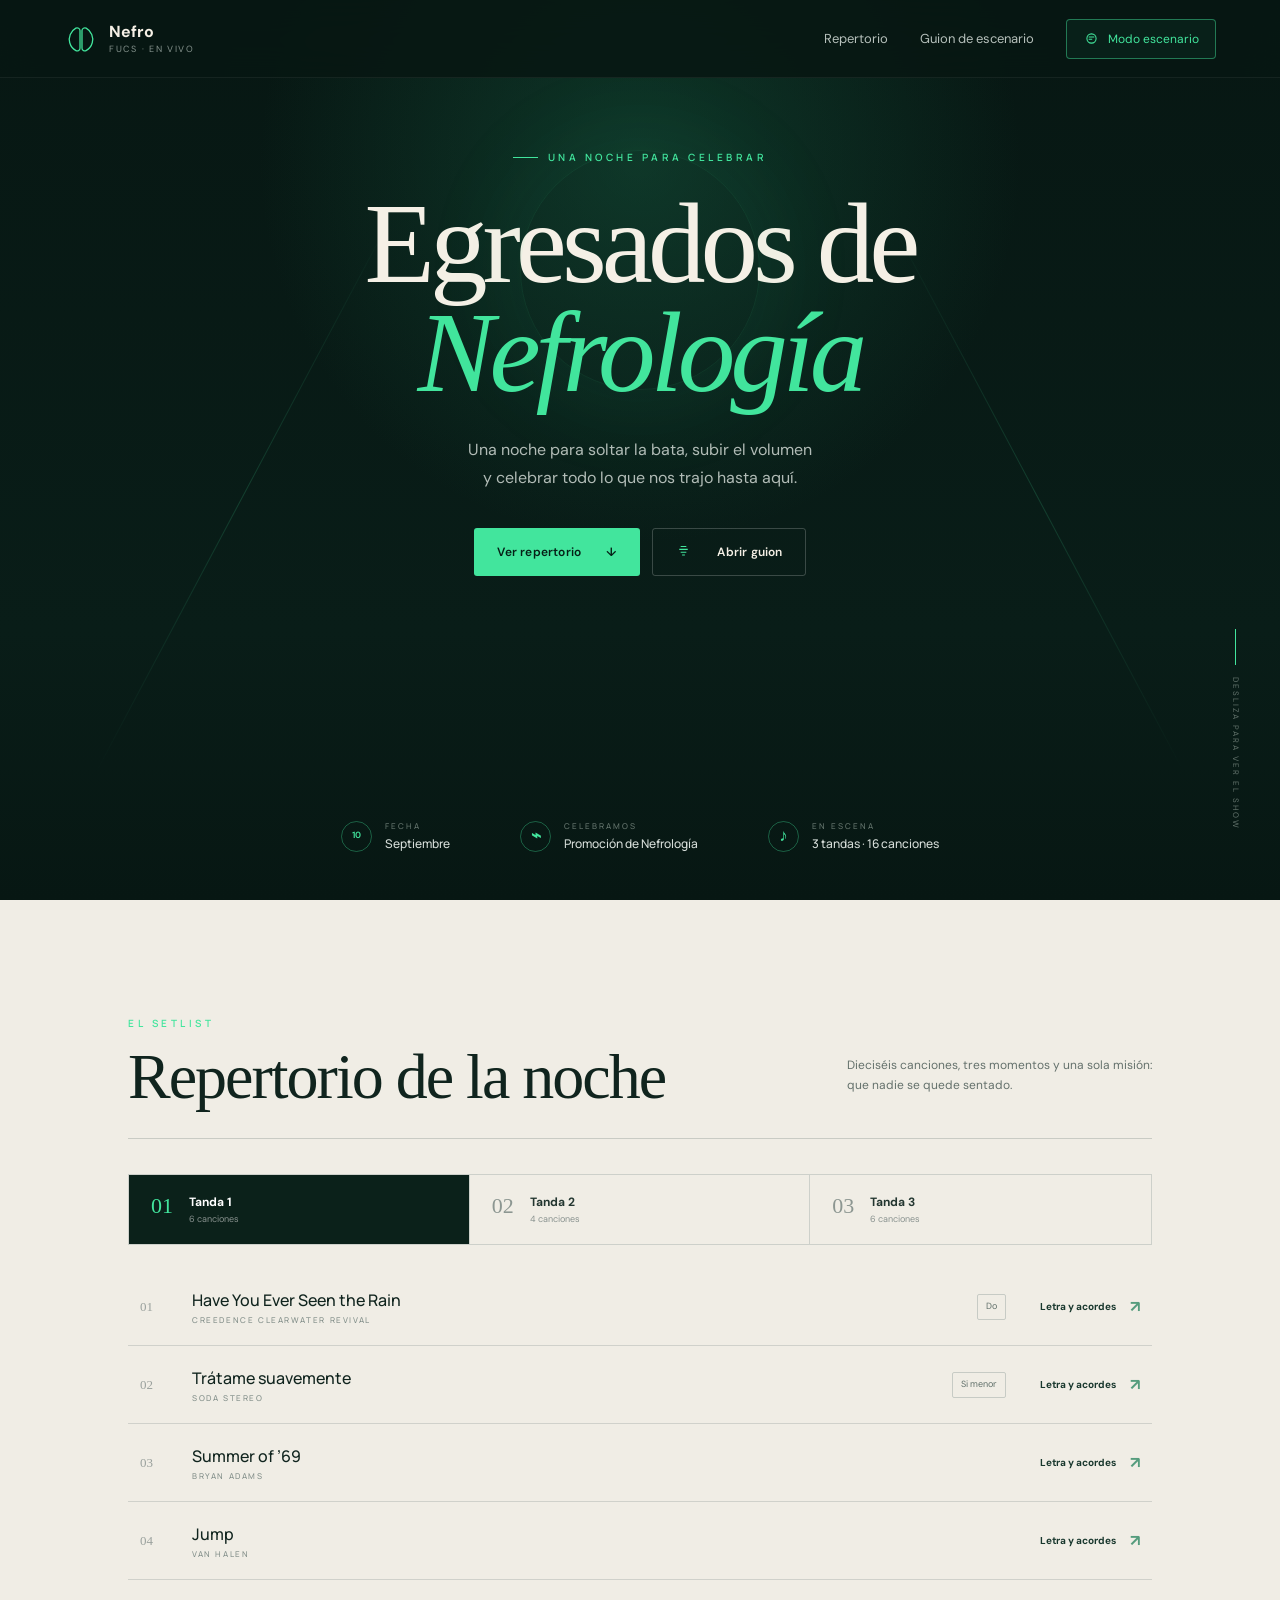
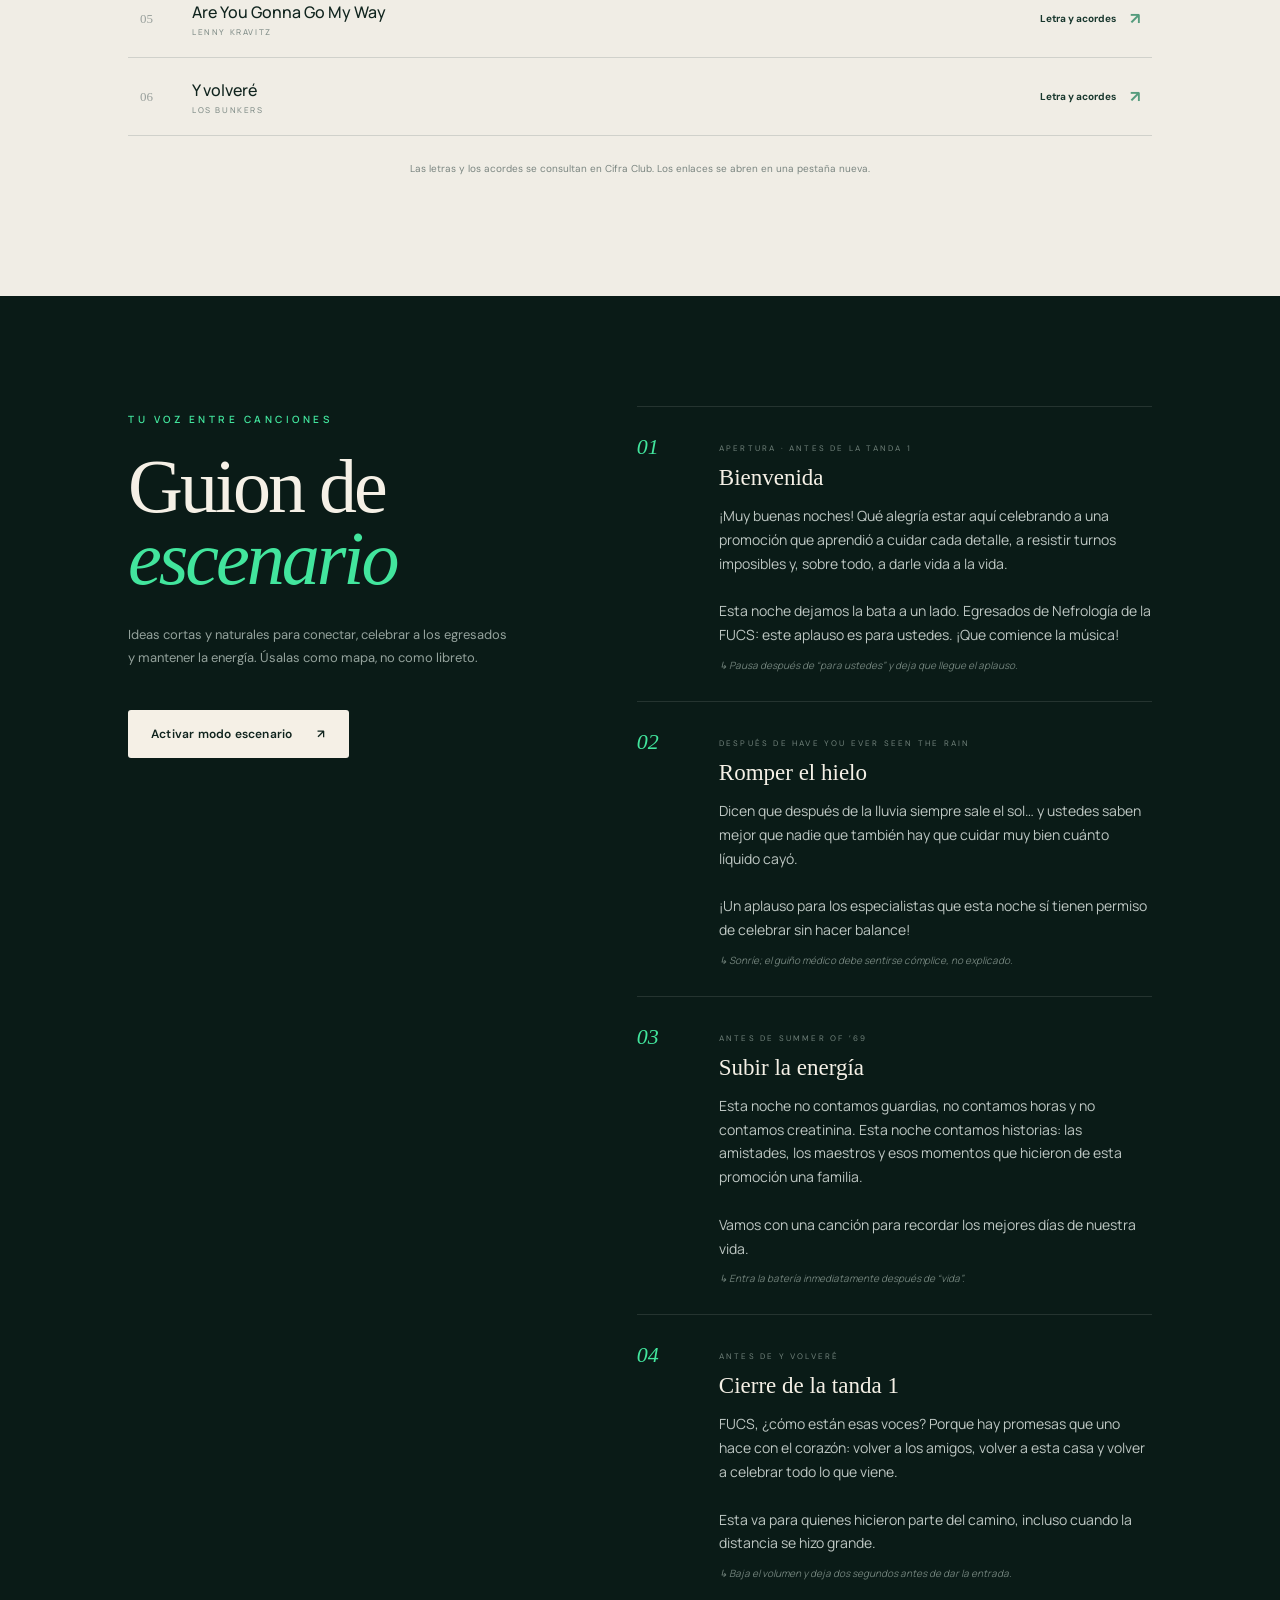
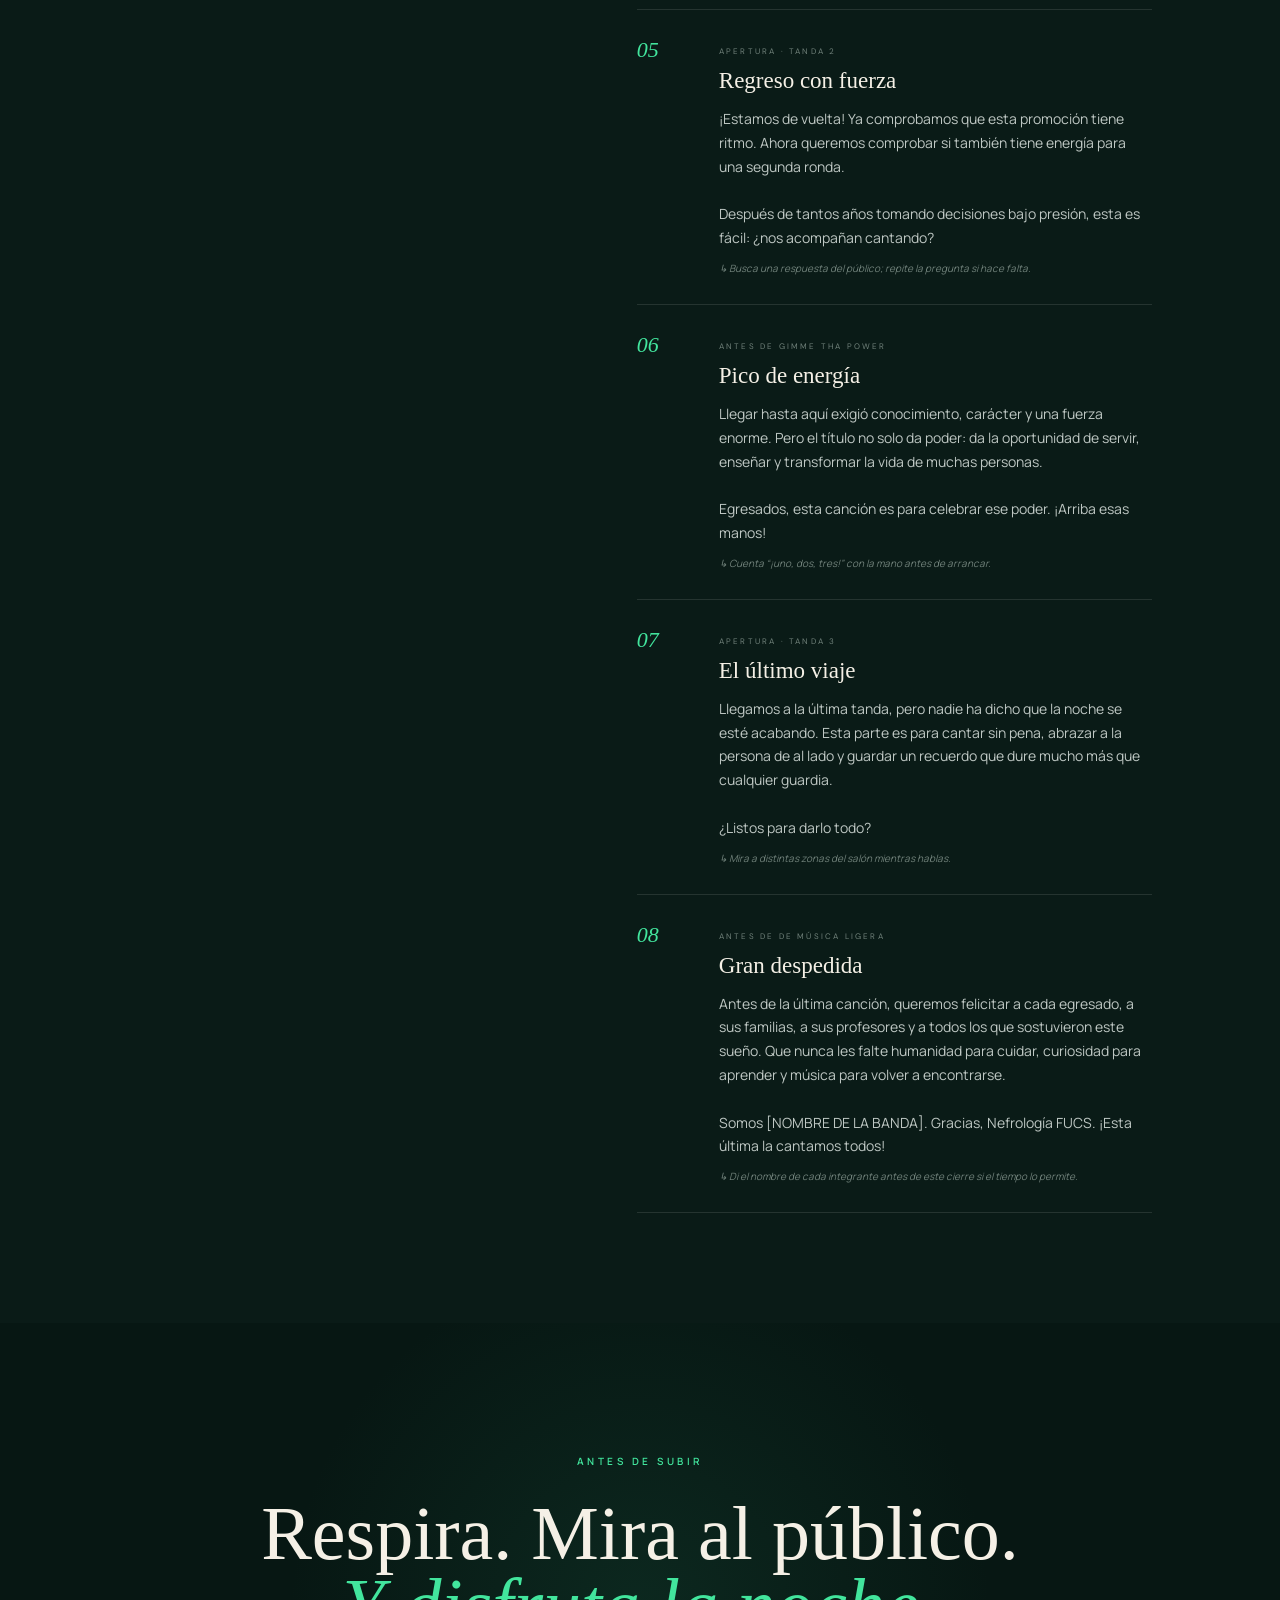
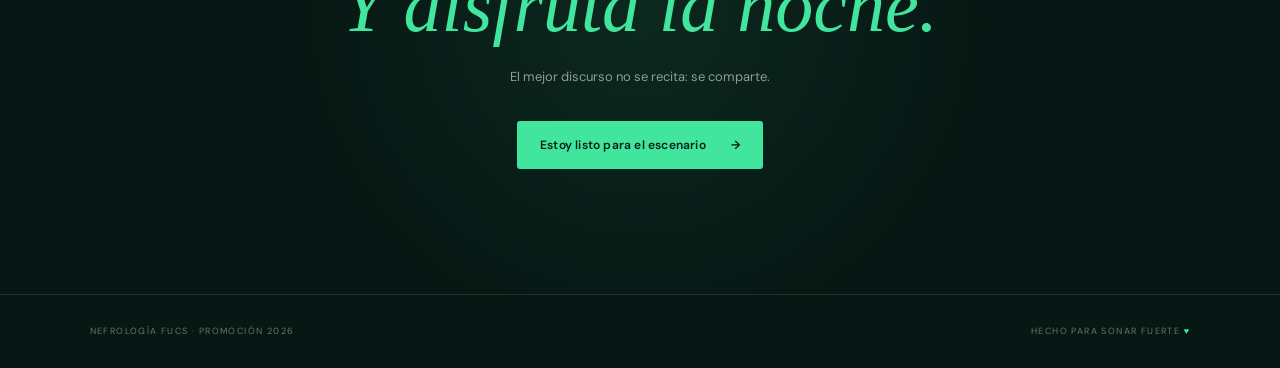
==== index.html @ 01a9471c "Build FUCS nephrology concert companion" ====
<!doctype html>
<html lang="es">
  <head>
    <meta charset="UTF-8" />
    <meta name="viewport" content="width=device-width, initial-scale=1.0" />
    <meta name="theme-color" content="#071713" />
    <meta name="description" content="Cancionero y guion de escenario para la celebración de egresados de Nefrología FUCS." />
    <title>Noche de egresados · Nefrología FUCS</title>
    <link rel="preconnect" href="https://fonts.googleapis.com" />
    <link rel="preconnect" href="https://fonts.gstatic.com" crossorigin />
    <link href="https://fonts.googleapis.com/css2?family=DM+Sans:wght@400;500;600;700&amp;family=Manrope:wght@400;500;600;700&amp;display=swap" rel="stylesheet" />
    <link rel="stylesheet" href="styles.css" />
  </head>
  <body>
    <header class="topbar">
      <a class="brand" href="#inicio" aria-label="Ir al inicio">
        <span class="brand-mark" aria-hidden="true">
          <svg viewBox="0 0 48 48" role="img"><path d="M16.7 8.7c-7.3 4.1-10.8 12.6-8.6 20.6 1.3 4.8 4.5 8.7 8.8 11.1 2.6 1.4 5.7-.5 5.7-3.5V12.1c0-3-3.3-4.8-5.9-3.4Z"/><path d="M31.3 8.7c7.3 4.1 10.8 12.6 8.6 20.6-1.3 4.8-4.5 8.7-8.8 11.1-2.6 1.4-5.7-.5-5.7-3.5V12.1c0-3 3.3-4.8 5.9-3.4Z"/></svg>
        </span>
        <span><b>Nefro</b><small>FUCS · en vivo</small></span>
      </a>
      <button class="icon-button" id="menuButton" aria-label="Abrir menú" aria-expanded="false">
        <svg viewBox="0 0 24 24"><path d="M4 7h16M4 12h16M4 17h16"/></svg>
      </button>
      <nav id="mainNav" aria-label="Navegación principal">
        <a href="#repertorio">Repertorio</a>
        <a href="#guion">Guion de escenario</a>
        <button class="nav-cta" data-open-teleprompter>
          <svg viewBox="0 0 24 24"><path d="M12 18.5a6.5 6.5 0 1 0 0-13 6.5 6.5 0 0 0 0 13Z"/><path d="M8 10h8M8 13h5"/></svg>
          Modo escenario
        </button>
      </nav>
    </header>

    <main>
      <section class="hero" id="inicio">
        <div class="hero-glow"></div>
        <div class="eyebrow"><span></span> UNA NOCHE PARA CELEBRAR</div>
        <h1>Egresados de<br /><em>Nefrología</em></h1>
        <p class="hero-copy">Una noche para soltar la bata, subir el volumen<br class="desktop" /> y celebrar todo lo que nos trajo hasta aquí.</p>
        <div class="hero-actions">
          <a class="button primary" href="#repertorio">Ver repertorio <span>↓</span></a>
          <button class="button ghost" data-open-teleprompter>
            <svg viewBox="0 0 24 24"><path d="M8 5h8M6 9h12M8 13h8M10 17h4"/></svg>
            Abrir guion
          </button>
        </div>
        <div class="event-meta">
          <div><span class="meta-icon">10</span><p><small>FECHA</small>Septiembre</p></div>
          <div><span class="meta-icon pin">⌁</span><p><small>CELEBRAMOS</small>Promoción de Nefrología</p></div>
          <div><span class="meta-icon note">♪</span><p><small>EN ESCENA</small>3 tandas · 16 canciones</p></div>
        </div>
        <div class="scroll-cue"><span></span>DESLIZA PARA VER EL SHOW</div>
      </section>

      <section class="section repertoire" id="repertorio">
        <div class="section-heading">
          <div><span class="kicker">EL SETLIST</span><h2>Repertorio de la noche</h2></div>
          <p>Dieciséis canciones, tres momentos y una sola misión:<br />que nadie se quede sentado.</p>
        </div>

        <div class="set-tabs" role="tablist" aria-label="Seleccionar tanda">
          <button class="tab active" role="tab" aria-selected="true" data-set="1"><span>01</span><b>Tanda 1</b><small>6 canciones</small></button>
          <button class="tab" role="tab" aria-selected="false" data-set="2"><span>02</span><b>Tanda 2</b><small>4 canciones</small></button>
          <button class="tab" role="tab" aria-selected="false" data-set="3"><span>03</span><b>Tanda 3</b><small>6 canciones</small></button>
        </div>

        <div id="songList" class="song-list" aria-live="polite"></div>
        <p class="source-note">Las letras y los acordes se consultan en Cifra Club. Los enlaces se abren en una pestaña nueva.</p>
      </section>

      <section class="section script-section" id="guion">
        <div class="script-intro">
          <span class="kicker">TU VOZ ENTRE CANCIONES</span>
          <h2>Guion de<br /><em>escenario</em></h2>
          <p>Ideas cortas y naturales para conectar, celebrar a los egresados y mantener la energía. Úsalas como mapa, no como libreto.</p>
          <button class="button light" data-open-teleprompter>Activar modo escenario <span>↗</span></button>
        </div>
        <div class="script-cards" id="scriptCards"></div>
      </section>

      <section class="final-call">
        <span class="kicker">ANTES DE SUBIR</span>
        <h2>Respira. Mira al público.<br /><em>Y disfruta la noche.</em></h2>
        <p>El mejor discurso no se recita: se comparte.</p>
        <button class="button primary" data-open-teleprompter>Estoy listo para el escenario <span>→</span></button>
      </section>
    </main>

    <footer><span>Nefrología FUCS · Promoción 2026</span><span>Hecho para sonar fuerte <b>♥</b></span></footer>

    <dialog id="teleprompter" class="teleprompter">
      <div class="teleprompter-bar">
        <div><span class="live-dot"></span><b>MODO ESCENARIO</b><small id="promptPosition">1 de 8</small></div>
        <div class="prompt-tools">
          <button id="fontDown" aria-label="Reducir texto">A−</button><button id="fontUp" aria-label="Aumentar texto">A+</button>
          <button id="closePrompt" aria-label="Cerrar modo escenario">×</button>
        </div>
      </div>
      <div class="prompt-body">
        <span class="prompt-label" id="promptLabel"></span>
        <div class="prompt-text" id="promptText"></div>
        <p class="prompt-tip" id="promptTip"></p>
      </div>
      <div class="prompt-nav">
        <button id="promptPrev">← Anterior</button>
        <div id="promptDots"></div>
        <button id="promptNext">Siguiente →</button>
      </div>
    </dialog>

    <script src="app.js"></script>
  </body>
</html>
---- styles.css ----
:root{--ink:#f5f0e6;--muted:#a9b3ad;--green:#42e59d;--deep:#071713;--panel:#0e241e;--line:rgba(255,255,255,.11);--orange:#ff7448;--serif:Georgia,'Times New Roman',serif}*{box-sizing:border-box}html{scroll-behavior:smooth}body{margin:0;background:var(--deep);color:var(--ink);font-family:'DM Sans',sans-serif;line-height:1.5}button,a{font:inherit}button{color:inherit}.topbar{height:78px;padding:0 max(5vw,24px);display:flex;align-items:center;justify-content:space-between;position:fixed;z-index:20;top:0;width:100%;background:rgba(7,23,19,.88);backdrop-filter:blur(18px);border-bottom:1px solid rgba(255,255,255,.06)}.brand{display:flex;gap:11px;align-items:center;color:var(--ink);text-decoration:none}.brand-mark{width:34px;height:34px}.brand-mark svg{fill:none;stroke:var(--green);stroke-width:1.8}.brand span:last-child{display:flex;line-height:1;flex-direction:column;font-size:16px}.brand small{margin-top:5px;color:#85938e;font-size:9px;letter-spacing:1.7px;text-transform:uppercase}.topbar nav{display:flex;align-items:center;gap:32px}.topbar nav a{color:#b7c1bc;text-decoration:none;font-size:13px}.nav-cta{display:flex;align-items:center;gap:8px;padding:10px 16px;border:1px solid rgba(66,229,157,.45);color:var(--green);background:rgba(66,229,157,.05);border-radius:4px;font-size:12px;cursor:pointer}.nav-cta svg{width:17px;fill:none;stroke:currentColor;stroke-width:1.5}.icon-button{display:none;background:none;border:0}.hero{min-height:100vh;padding:150px 7vw 48px;display:flex;flex-direction:column;align-items:center;text-align:center;position:relative;overflow:hidden;background:radial-gradient(circle at 50% 18%,rgba(25,102,72,.4),transparent 39%),linear-gradient(180deg,#071713 0%,#091d18 70%,#071713 100%)}.hero:before,.hero:after{content:"";position:absolute;width:1px;height:70%;top:20%;background:linear-gradient(transparent,rgba(66,229,157,.18),transparent);transform:rotate(28deg)}.hero:before{left:19%}.hero:after{right:19%;transform:rotate(-28deg)}.hero-glow{position:absolute;width:240px;height:240px;border-radius:50%;border:1px solid rgba(66,229,157,.08);box-shadow:0 0 120px rgba(66,229,157,.08)}.eyebrow,.kicker{color:var(--green);font:600 10px 'Manrope';letter-spacing:3.5px}.eyebrow{display:flex;align-items:center;gap:10px}.eyebrow span{width:25px;height:1px;background:var(--green)}h1,h2{font-family:var(--serif);font-weight:400;margin:0;line-height:.95}h1{font-size:clamp(64px,9vw,124px);margin:25px 0 28px;letter-spacing:-5px}h1 em,h2 em{font-weight:400;color:var(--green)}.hero-copy{color:#b2bcb7;font-size:16px;line-height:1.75;margin:0}.hero-actions{display:flex;gap:12px;margin-top:36px}.button{border-radius:3px;padding:14px 22px;border:1px solid transparent;display:inline-flex;gap:25px;align-items:center;justify-content:center;text-decoration:none;font-weight:600;font-size:12px;letter-spacing:.2px;cursor:pointer}.button.primary{background:var(--green);color:#062017}.button.ghost{background:transparent;border-color:rgba(255,255,255,.2);color:var(--ink)}.button.ghost svg{width:17px;fill:none;stroke:var(--green);stroke-width:1.5}.event-meta{margin-top:auto;padding-top:60px;display:flex;gap:70px;position:relative;z-index:1}.event-meta>div{display:flex;gap:13px;align-items:center;text-align:left}.meta-icon{width:31px;height:31px;border:1px solid rgba(66,229,157,.35);color:var(--green);border-radius:50%;display:grid;place-items:center;font-weight:600;font-size:9px}.meta-icon.pin,.meta-icon.note{font-size:17px}.event-meta p{margin:0;font:500 12px 'Manrope';color:#d6ddd9}.event-meta small{display:block;color:#64746d;font-size:8px;letter-spacing:2px;margin-bottom:4px}.scroll-cue{position:absolute;right:3vw;bottom:70px;writing-mode:vertical-rl;font-size:8px;color:#63736c;letter-spacing:2px;display:flex;align-items:center;gap:12px}.scroll-cue span{height:36px;width:1px;background:var(--green)}.section{padding:110px 10vw}.repertoire{background:#f0ede5;color:#10241e}.section-heading{display:flex;justify-content:space-between;align-items:end;border-bottom:1px solid #c9cbc4;padding-bottom:30px}.section-heading h2{font-size:clamp(40px,5vw,66px);letter-spacing:-2px;margin-top:13px}.section-heading p{font-size:12px;color:#64716c;line-height:1.7}.set-tabs{display:grid;grid-template-columns:repeat(3,1fr);margin-top:35px;border:1px solid #cdd0ca}.tab{border:0;border-right:1px solid #cdd0ca;background:transparent;color:#233630;padding:18px 22px;text-align:left;display:grid;grid-template-columns:38px 1fr;cursor:pointer}.tab:last-child{border:0}.tab span{grid-row:1/3;font:400 22px var(--serif);color:#8c9691}.tab b{font-size:12px}.tab small{color:#89928f;font-size:9px;margin-top:2px}.tab.active{background:#0b211a;color:white}.tab.active span{color:var(--green)}.song-list{margin-top:23px}.song-row{display:grid;grid-template-columns:52px 1fr auto auto;align-items:center;border-bottom:1px solid #d0d1cb;min-height:78px;padding:0 12px;transition:.2s}.song-row:hover{background:#e8e5dd}.song-number{font:400 13px var(--serif);color:#9aa19d}.song-title{font:500 16px 'Manrope'}.song-title small{display:block;text-transform:uppercase;color:#84908b;font-size:8px;letter-spacing:1.6px;margin-top:3px}.key{border:1px solid #c7cbc5;padding:5px 8px;border-radius:2px;font-size:9px;color:#60706a;margin-right:34px}.chord-link{color:#18372d;text-decoration:none;font-size:10px;font-weight:700;display:flex;align-items:center;gap:14px}.chord-link span{font-size:16px;color:#559c7d}.source-note{font-size:10px;color:#7b8681;text-align:center;margin-top:25px}.script-section{display:grid;grid-template-columns:.85fr 1.15fr;gap:10vw;background:#0a1b17;position:relative}.script-intro{position:sticky;top:120px;height:max-content}.script-intro h2{font-size:clamp(52px,6vw,76px);letter-spacing:-3px;margin:20px 0 28px}.script-intro p{max-width:390px;color:#94a29c;font-size:13px;line-height:1.8}.button.light{margin-top:28px;background:var(--ink);color:#10241e}.script-card{border-top:1px solid var(--line);padding:27px 0;display:grid;grid-template-columns:70px 1fr;gap:12px}.script-card:last-child{border-bottom:1px solid var(--line)}.script-index{font:italic 22px var(--serif);color:var(--green)}.script-content small{font-size:8px;letter-spacing:2.2px;color:#70817a}.script-content h3{font:400 23px var(--serif);margin:7px 0 13px}.script-content p{font:400 14px/1.7 'Manrope';color:#bec7c3;margin:0}.script-content .stage-note{color:#70817a;font-size:10px;margin-top:10px;font-style:italic}.final-call{padding:125px 20px;text-align:center;background:radial-gradient(circle at center,rgba(28,94,69,.24),transparent 50%),#071713}.final-call h2{font-size:clamp(48px,6vw,76px);margin:25px 0}.final-call p{color:#8f9c96;font-size:13px;margin-bottom:35px}footer{min-height:74px;border-top:1px solid var(--line);display:flex;align-items:center;justify-content:space-between;padding:0 7vw;color:#65766f;font-size:9px;letter-spacing:1.4px;text-transform:uppercase}footer b{color:var(--green)}.teleprompter{width:100vw;height:100vh;max-width:none;max-height:none;border:0;margin:0;padding:0;background:#030907;color:white}.teleprompter::backdrop{background:#030907}.teleprompter-bar{height:70px;border-bottom:1px solid #1a2723;padding:0 28px;display:flex;align-items:center;justify-content:space-between}.teleprompter-bar>div{display:flex;align-items:center;gap:10px}.teleprompter-bar b{font-size:10px;letter-spacing:2px}.teleprompter-bar small{color:#718079;font-size:10px}.live-dot{width:8px;height:8px;border-radius:50%;background:var(--green);box-shadow:0 0 12px var(--green)}.prompt-tools button{border:1px solid #26332f;background:#0b1512;border-radius:3px;padding:7px 10px;cursor:pointer}.prompt-tools #closePrompt{font-size:19px;line-height:17px}.prompt-body{height:calc(100vh - 140px);overflow:auto;padding:10vh 14vw;display:flex;flex-direction:column;justify-content:center}.prompt-label{color:var(--green);font-size:10px;letter-spacing:3px}.prompt-text{font:400 42px/1.45 var(--serif);max-width:1100px;margin-top:25px;white-space:pre-line}.prompt-tip{color:#718079;font-size:12px;font-style:italic}.prompt-nav{height:70px;border-top:1px solid #1a2723;display:flex;align-items:center;justify-content:space-between;padding:0 28px}.prompt-nav button{border:0;background:none;font-size:11px;color:#b7c1bc;cursor:pointer}.prompt-nav button:disabled{opacity:.25}.prompt-nav>div{display:flex;gap:7px}.prompt-nav i{width:5px;height:5px;background:#3b4944;border-radius:50%}.prompt-nav i.active{background:var(--green)}
@media(max-width:760px){.topbar{height:64px}.icon-button{display:block}.icon-button svg{width:24px;fill:none;stroke:white;stroke-width:1.5}.topbar nav{display:none;position:absolute;top:64px;left:0;right:0;background:#091a16;padding:22px;flex-direction:column;align-items:stretch}.topbar nav.open{display:flex}.hero{padding:120px 22px 45px;min-height:820px}.desktop{display:none}h1{font-size:60px;letter-spacing:-3px}.hero-copy{font-size:14px}.event-meta{display:grid;grid-template-columns:1fr 1fr;gap:22px;width:100%;padding-top:55px}.event-meta>div:last-child{grid-column:1/3}.scroll-cue{display:none}.section{padding:75px 20px}.section-heading{display:block}.section-heading p{margin-top:22px}.set-tabs{grid-template-columns:1fr}.tab{border-right:0;border-bottom:1px solid #cdd0ca}.song-row{grid-template-columns:35px 1fr auto;padding:12px 3px}.key{margin-right:0}.chord-link{grid-column:2/4;margin-top:10px;justify-self:start}.script-section{grid-template-columns:1fr}.script-intro{position:static}.script-card{grid-template-columns:43px 1fr}.prompt-body{padding:7vh 7vw}.prompt-text{font-size:30px}.prompt-nav{padding:0 12px}.prompt-nav>div{display:none}footer{flex-direction:column;justify-content:center;gap:8px}.hero-actions{flex-direction:column;width:100%;max-width:320px}.button{width:100%}}
@media(prefers-reduced-motion:reduce){html{scroll-behavior:auto}*{transition:none!important}}
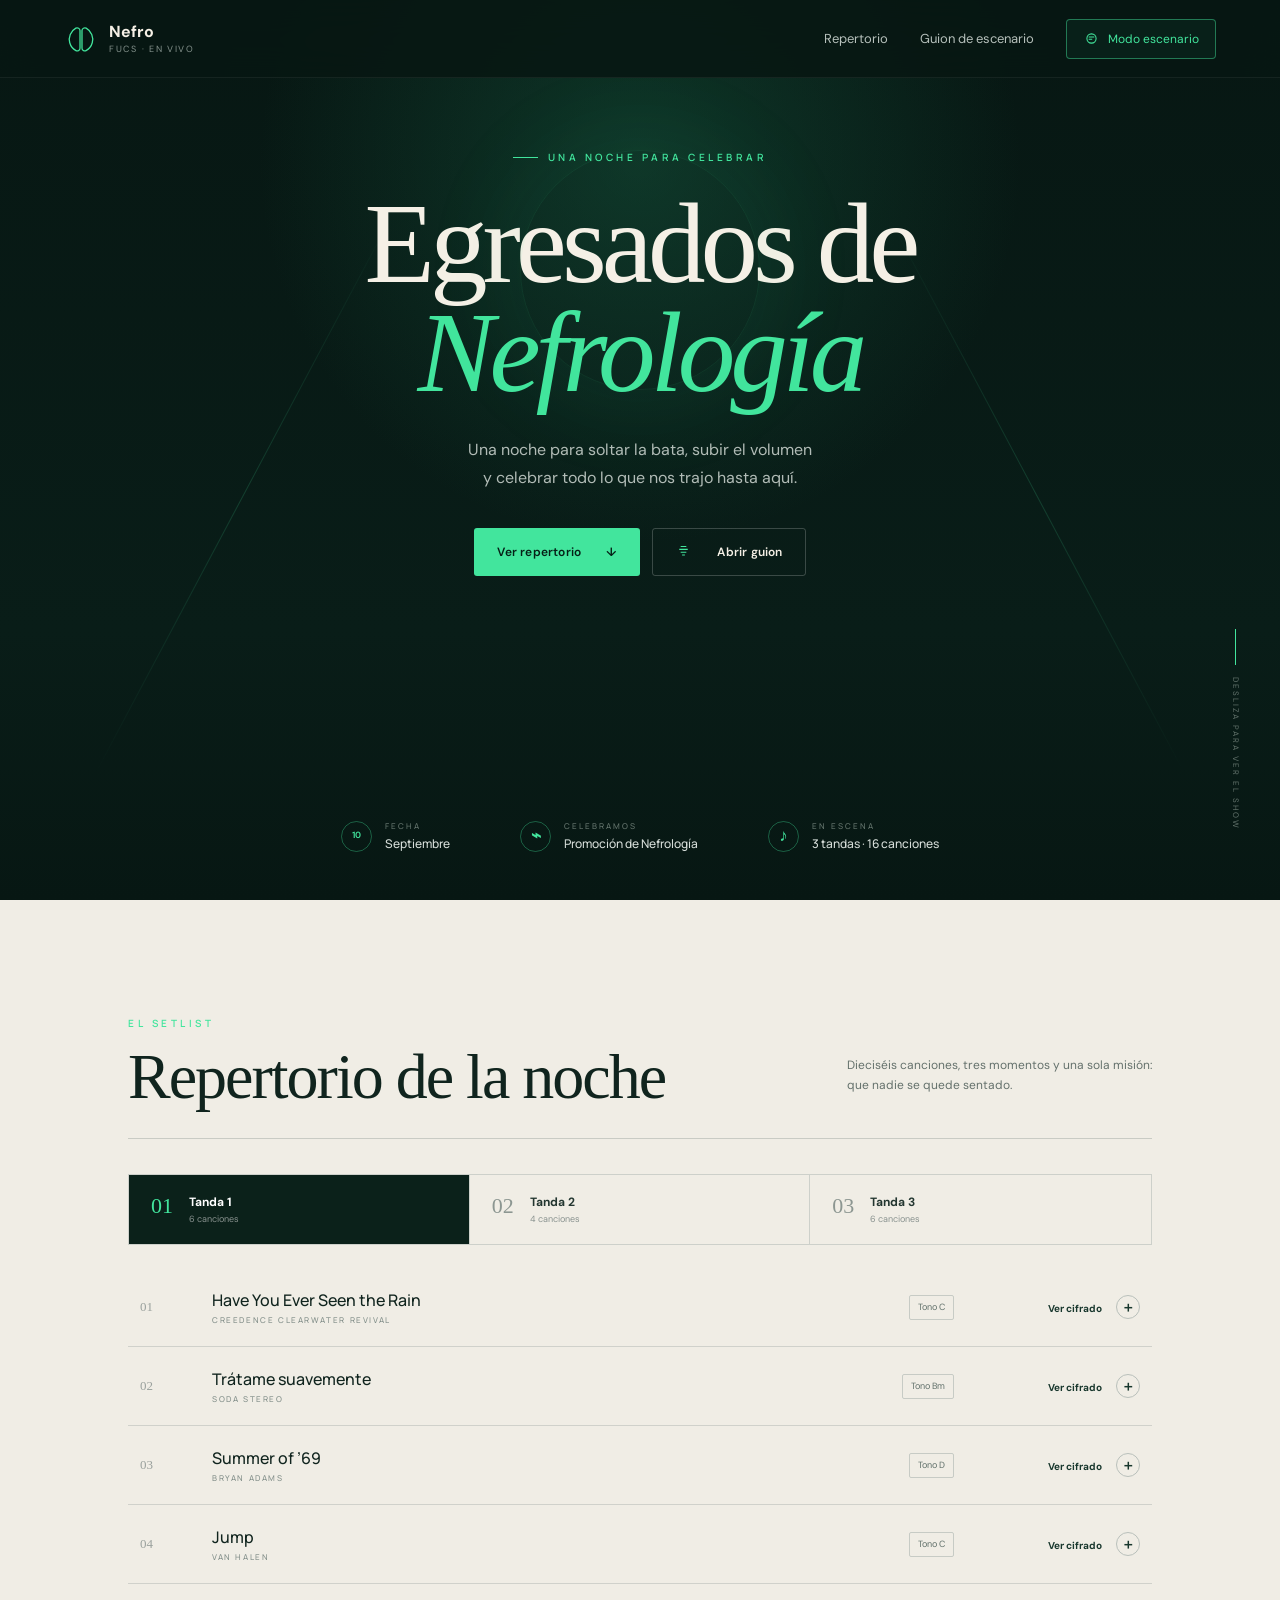
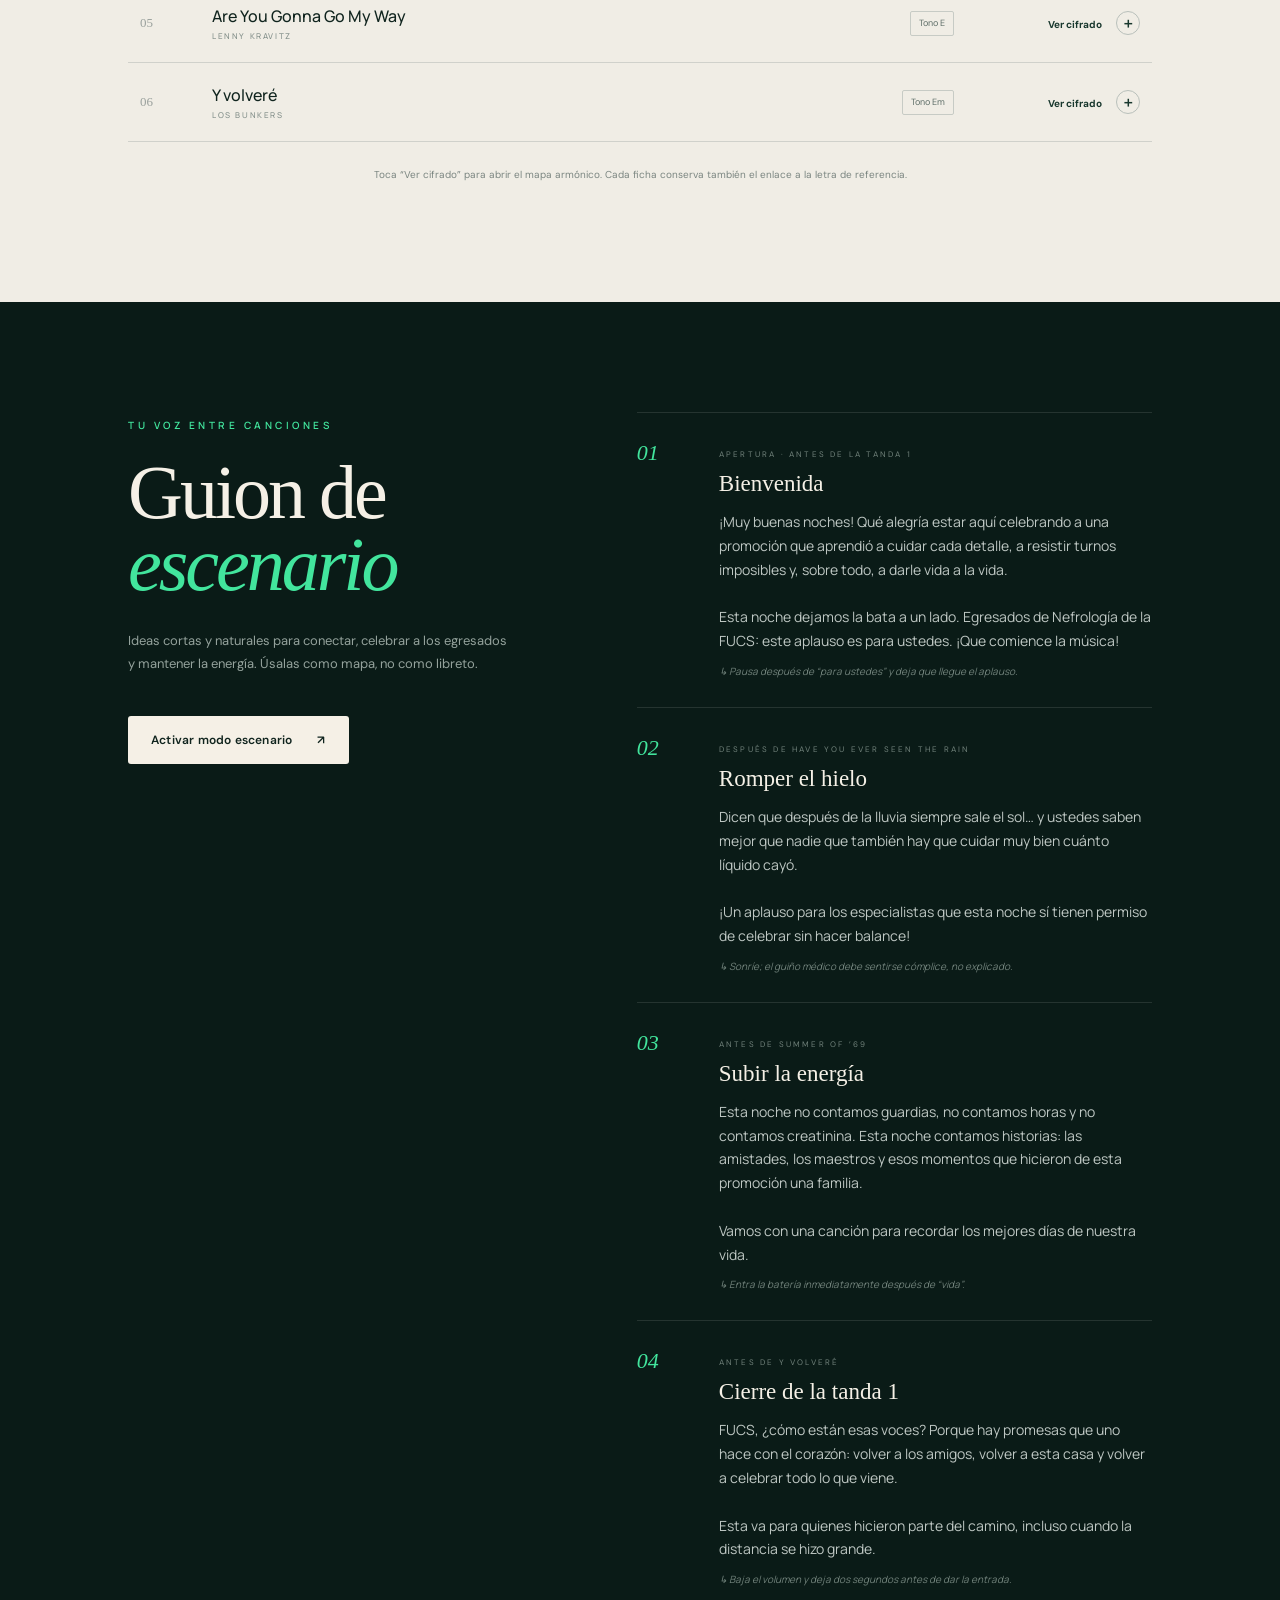
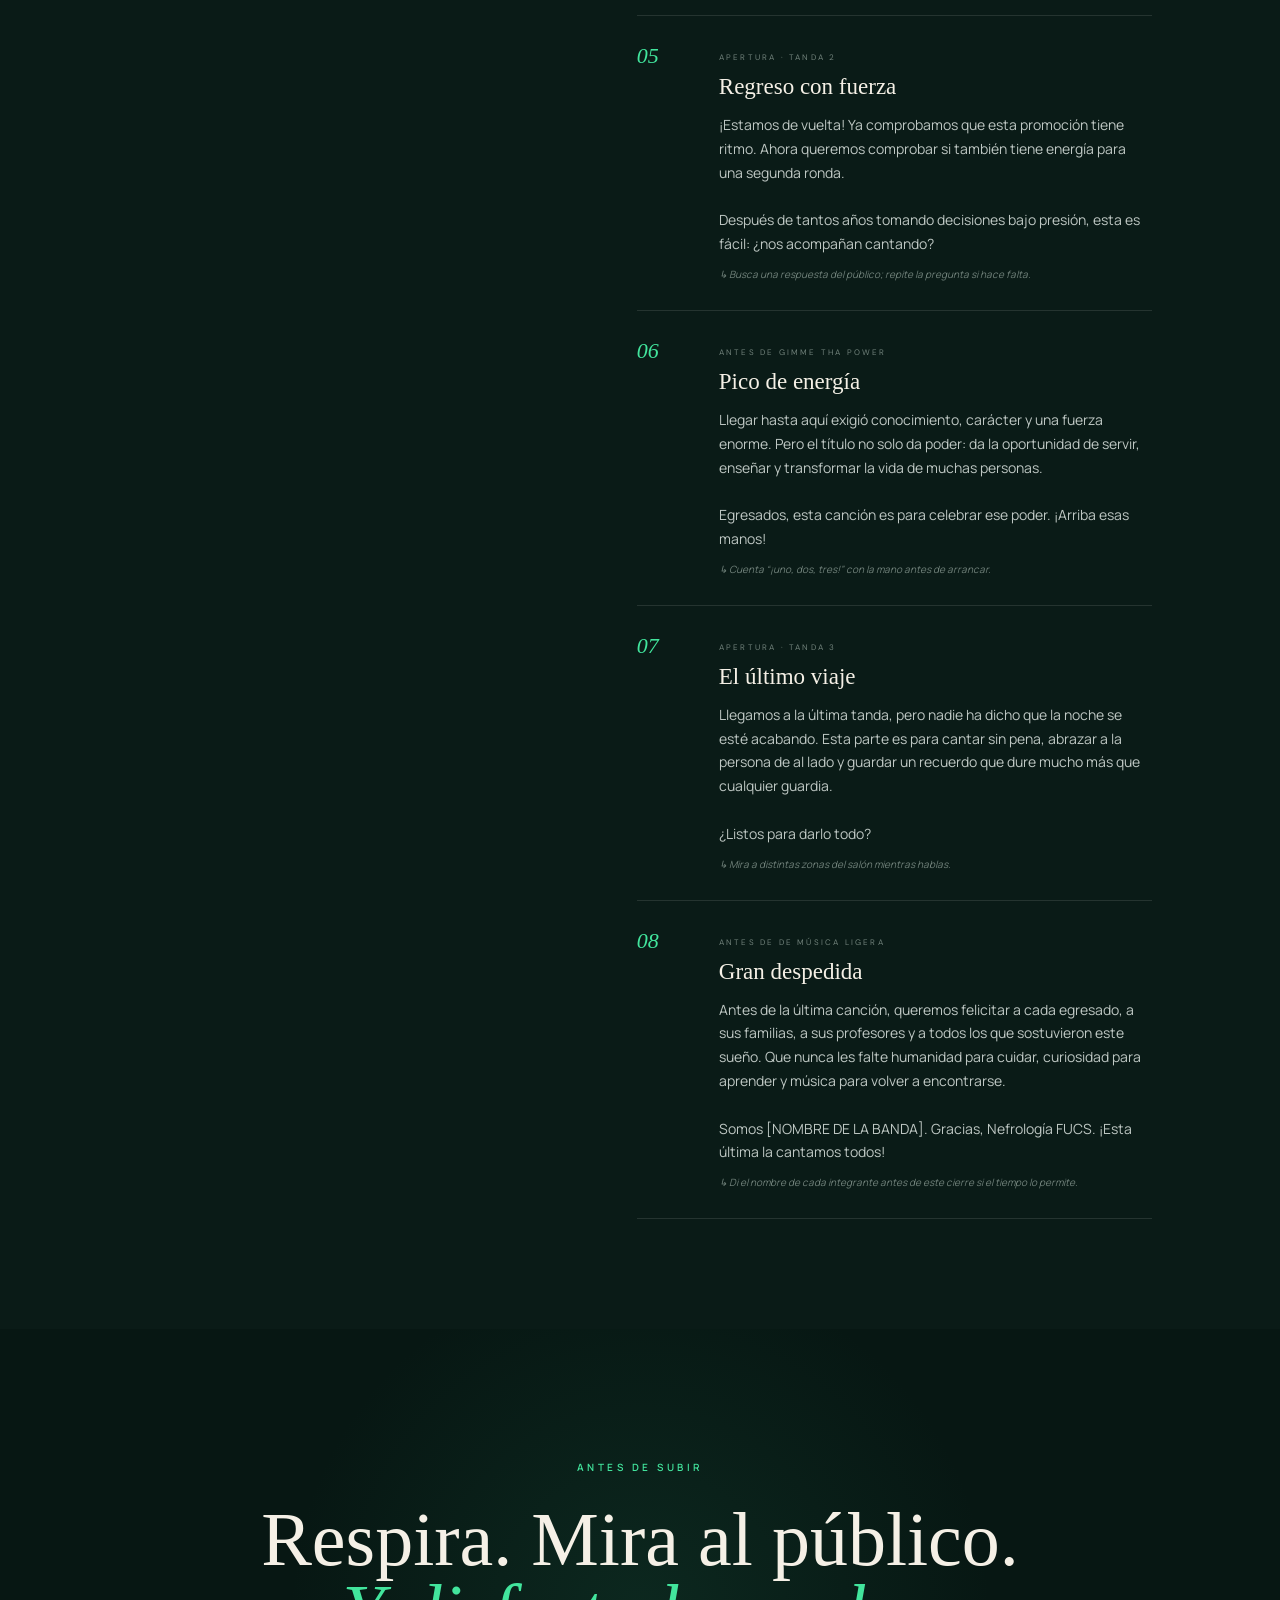
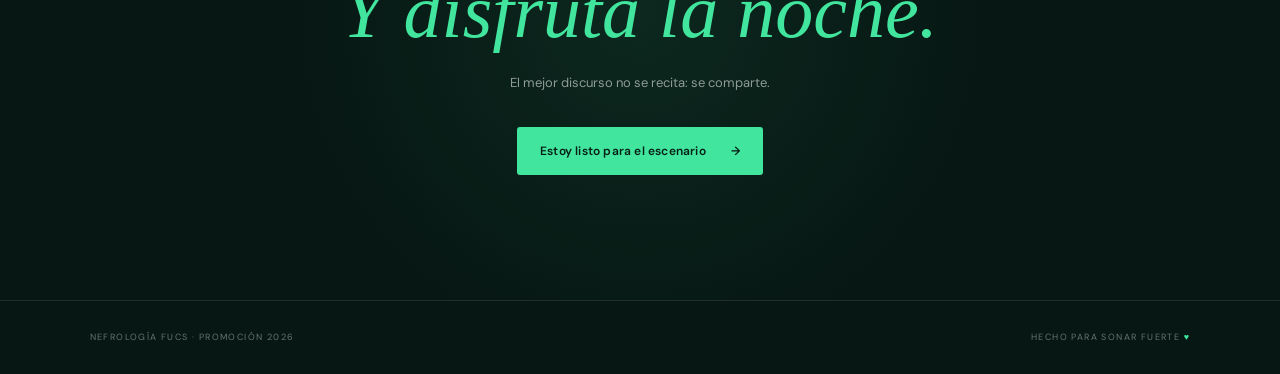
==== commit 9e88f2f4: "Add integrated chord sheets to setlist" ====
--- a/index.html
+++ b/index.html
@@ -66,7 +66,7 @@
         </div>
 
         <div id="songList" class="song-list" aria-live="polite"></div>
-        <p class="source-note">Las letras y los acordes se consultan en Cifra Club. Los enlaces se abren en una pestaña nueva.</p>
+        <p class="source-note">Toca “Ver cifrado” para abrir el mapa armónico. Cada ficha conserva también el enlace a la letra de referencia.</p>
       </section>
 
       <section class="section script-section" id="guion">
--- a/styles.css
+++ b/styles.css
@@ -1,3 +1,39 @@
 :root{--ink:#f5f0e6;--muted:#a9b3ad;--green:#42e59d;--deep:#071713;--panel:#0e241e;--line:rgba(255,255,255,.11);--orange:#ff7448;--serif:Georgia,'Times New Roman',serif}*{box-sizing:border-box}html{scroll-behavior:smooth}body{margin:0;background:var(--deep);color:var(--ink);font-family:'DM Sans',sans-serif;line-height:1.5}button,a{font:inherit}button{color:inherit}.topbar{height:78px;padding:0 max(5vw,24px);display:flex;align-items:center;justify-content:space-between;position:fixed;z-index:20;top:0;width:100%;background:rgba(7,23,19,.88);backdrop-filter:blur(18px);border-bottom:1px solid rgba(255,255,255,.06)}.brand{display:flex;gap:11px;align-items:center;color:var(--ink);text-decoration:none}.brand-mark{width:34px;height:34px}.brand-mark svg{fill:none;stroke:var(--green);stroke-width:1.8}.brand span:last-child{display:flex;line-height:1;flex-direction:column;font-size:16px}.brand small{margin-top:5px;color:#85938e;font-size:9px;letter-spacing:1.7px;text-transform:uppercase}.topbar nav{display:flex;align-items:center;gap:32px}.topbar nav a{color:#b7c1bc;text-decoration:none;font-size:13px}.nav-cta{display:flex;align-items:center;gap:8px;padding:10px 16px;border:1px solid rgba(66,229,157,.45);color:var(--green);background:rgba(66,229,157,.05);border-radius:4px;font-size:12px;cursor:pointer}.nav-cta svg{width:17px;fill:none;stroke:currentColor;stroke-width:1.5}.icon-button{display:none;background:none;border:0}.hero{min-height:100vh;padding:150px 7vw 48px;display:flex;flex-direction:column;align-items:center;text-align:center;position:relative;overflow:hidden;background:radial-gradient(circle at 50% 18%,rgba(25,102,72,.4),transparent 39%),linear-gradient(180deg,#071713 0%,#091d18 70%,#071713 100%)}.hero:before,.hero:after{content:"";position:absolute;width:1px;height:70%;top:20%;background:linear-gradient(transparent,rgba(66,229,157,.18),transparent);transform:rotate(28deg)}.hero:before{left:19%}.hero:after{right:19%;transform:rotate(-28deg)}.hero-glow{position:absolute;width:240px;height:240px;border-radius:50%;border:1px solid rgba(66,229,157,.08);box-shadow:0 0 120px rgba(66,229,157,.08)}.eyebrow,.kicker{color:var(--green);font:600 10px 'Manrope';letter-spacing:3.5px}.eyebrow{display:flex;align-items:center;gap:10px}.eyebrow span{width:25px;height:1px;background:var(--green)}h1,h2{font-family:var(--serif);font-weight:400;margin:0;line-height:.95}h1{font-size:clamp(64px,9vw,124px);margin:25px 0 28px;letter-spacing:-5px}h1 em,h2 em{font-weight:400;color:var(--green)}.hero-copy{color:#b2bcb7;font-size:16px;line-height:1.75;margin:0}.hero-actions{display:flex;gap:12px;margin-top:36px}.button{border-radius:3px;padding:14px 22px;border:1px solid transparent;display:inline-flex;gap:25px;align-items:center;justify-content:center;text-decoration:none;font-weight:600;font-size:12px;letter-spacing:.2px;cursor:pointer}.button.primary{background:var(--green);color:#062017}.button.ghost{background:transparent;border-color:rgba(255,255,255,.2);color:var(--ink)}.button.ghost svg{width:17px;fill:none;stroke:var(--green);stroke-width:1.5}.event-meta{margin-top:auto;padding-top:60px;display:flex;gap:70px;position:relative;z-index:1}.event-meta>div{display:flex;gap:13px;align-items:center;text-align:left}.meta-icon{width:31px;height:31px;border:1px solid rgba(66,229,157,.35);color:var(--green);border-radius:50%;display:grid;place-items:center;font-weight:600;font-size:9px}.meta-icon.pin,.meta-icon.note{font-size:17px}.event-meta p{margin:0;font:500 12px 'Manrope';color:#d6ddd9}.event-meta small{display:block;color:#64746d;font-size:8px;letter-spacing:2px;margin-bottom:4px}.scroll-cue{position:absolute;right:3vw;bottom:70px;writing-mode:vertical-rl;font-size:8px;color:#63736c;letter-spacing:2px;display:flex;align-items:center;gap:12px}.scroll-cue span{height:36px;width:1px;background:var(--green)}.section{padding:110px 10vw}.repertoire{background:#f0ede5;color:#10241e}.section-heading{display:flex;justify-content:space-between;align-items:end;border-bottom:1px solid #c9cbc4;padding-bottom:30px}.section-heading h2{font-size:clamp(40px,5vw,66px);letter-spacing:-2px;margin-top:13px}.section-heading p{font-size:12px;color:#64716c;line-height:1.7}.set-tabs{display:grid;grid-template-columns:repeat(3,1fr);margin-top:35px;border:1px solid #cdd0ca}.tab{border:0;border-right:1px solid #cdd0ca;background:transparent;color:#233630;padding:18px 22px;text-align:left;display:grid;grid-template-columns:38px 1fr;cursor:pointer}.tab:last-child{border:0}.tab span{grid-row:1/3;font:400 22px var(--serif);color:#8c9691}.tab b{font-size:12px}.tab small{color:#89928f;font-size:9px;margin-top:2px}.tab.active{background:#0b211a;color:white}.tab.active span{color:var(--green)}.song-list{margin-top:23px}.song-row{display:grid;grid-template-columns:52px 1fr auto auto;align-items:center;border-bottom:1px solid #d0d1cb;min-height:78px;padding:0 12px;transition:.2s}.song-row:hover{background:#e8e5dd}.song-number{font:400 13px var(--serif);color:#9aa19d}.song-title{font:500 16px 'Manrope'}.song-title small{display:block;text-transform:uppercase;color:#84908b;font-size:8px;letter-spacing:1.6px;margin-top:3px}.key{border:1px solid #c7cbc5;padding:5px 8px;border-radius:2px;font-size:9px;color:#60706a;margin-right:34px}.chord-link{color:#18372d;text-decoration:none;font-size:10px;font-weight:700;display:flex;align-items:center;gap:14px}.chord-link span{font-size:16px;color:#559c7d}.source-note{font-size:10px;color:#7b8681;text-align:center;margin-top:25px}.script-section{display:grid;grid-template-columns:.85fr 1.15fr;gap:10vw;background:#0a1b17;position:relative}.script-intro{position:sticky;top:120px;height:max-content}.script-intro h2{font-size:clamp(52px,6vw,76px);letter-spacing:-3px;margin:20px 0 28px}.script-intro p{max-width:390px;color:#94a29c;font-size:13px;line-height:1.8}.button.light{margin-top:28px;background:var(--ink);color:#10241e}.script-card{border-top:1px solid var(--line);padding:27px 0;display:grid;grid-template-columns:70px 1fr;gap:12px}.script-card:last-child{border-bottom:1px solid var(--line)}.script-index{font:italic 22px var(--serif);color:var(--green)}.script-content small{font-size:8px;letter-spacing:2.2px;color:#70817a}.script-content h3{font:400 23px var(--serif);margin:7px 0 13px}.script-content p{font:400 14px/1.7 'Manrope';color:#bec7c3;margin:0}.script-content .stage-note{color:#70817a;font-size:10px;margin-top:10px;font-style:italic}.final-call{padding:125px 20px;text-align:center;background:radial-gradient(circle at center,rgba(28,94,69,.24),transparent 50%),#071713}.final-call h2{font-size:clamp(48px,6vw,76px);margin:25px 0}.final-call p{color:#8f9c96;font-size:13px;margin-bottom:35px}footer{min-height:74px;border-top:1px solid var(--line);display:flex;align-items:center;justify-content:space-between;padding:0 7vw;color:#65766f;font-size:9px;letter-spacing:1.4px;text-transform:uppercase}footer b{color:var(--green)}.teleprompter{width:100vw;height:100vh;max-width:none;max-height:none;border:0;margin:0;padding:0;background:#030907;color:white}.teleprompter::backdrop{background:#030907}.teleprompter-bar{height:70px;border-bottom:1px solid #1a2723;padding:0 28px;display:flex;align-items:center;justify-content:space-between}.teleprompter-bar>div{display:flex;align-items:center;gap:10px}.teleprompter-bar b{font-size:10px;letter-spacing:2px}.teleprompter-bar small{color:#718079;font-size:10px}.live-dot{width:8px;height:8px;border-radius:50%;background:var(--green);box-shadow:0 0 12px var(--green)}.prompt-tools button{border:1px solid #26332f;background:#0b1512;border-radius:3px;padding:7px 10px;cursor:pointer}.prompt-tools #closePrompt{font-size:19px;line-height:17px}.prompt-body{height:calc(100vh - 140px);overflow:auto;padding:10vh 14vw;display:flex;flex-direction:column;justify-content:center}.prompt-label{color:var(--green);font-size:10px;letter-spacing:3px}.prompt-text{font:400 42px/1.45 var(--serif);max-width:1100px;margin-top:25px;white-space:pre-line}.prompt-tip{color:#718079;font-size:12px;font-style:italic}.prompt-nav{height:70px;border-top:1px solid #1a2723;display:flex;align-items:center;justify-content:space-between;padding:0 28px}.prompt-nav button{border:0;background:none;font-size:11px;color:#b7c1bc;cursor:pointer}.prompt-nav button:disabled{opacity:.25}.prompt-nav>div{display:flex;gap:7px}.prompt-nav i{width:5px;height:5px;background:#3b4944;border-radius:50%}.prompt-nav i.active{background:var(--green)}
 @media(max-width:760px){.topbar{height:64px}.icon-button{display:block}.icon-button svg{width:24px;fill:none;stroke:white;stroke-width:1.5}.topbar nav{display:none;position:absolute;top:64px;left:0;right:0;background:#091a16;padding:22px;flex-direction:column;align-items:stretch}.topbar nav.open{display:flex}.hero{padding:120px 22px 45px;min-height:820px}.desktop{display:none}h1{font-size:60px;letter-spacing:-3px}.hero-copy{font-size:14px}.event-meta{display:grid;grid-template-columns:1fr 1fr;gap:22px;width:100%;padding-top:55px}.event-meta>div:last-child{grid-column:1/3}.scroll-cue{display:none}.section{padding:75px 20px}.section-heading{display:block}.section-heading p{margin-top:22px}.set-tabs{grid-template-columns:1fr}.tab{border-right:0;border-bottom:1px solid #cdd0ca}.song-row{grid-template-columns:35px 1fr auto;padding:12px 3px}.key{margin-right:0}.chord-link{grid-column:2/4;margin-top:10px;justify-self:start}.script-section{grid-template-columns:1fr}.script-intro{position:static}.script-card{grid-template-columns:43px 1fr}.prompt-body{padding:7vh 7vw}.prompt-text{font-size:30px}.prompt-nav{padding:0 12px}.prompt-nav>div{display:none}footer{flex-direction:column;justify-content:center;gap:8px}.hero-actions{flex-direction:column;width:100%;max-width:320px}.button{width:100%}}
 @media(prefers-reduced-motion:reduce){html{scroll-behavior:auto}*{transition:none!important}}
+
+/* Cifrado desplegable: mantiene todo el material musical dentro de la página. */
+.song-row{display:block;padding:0;min-height:0}
+.song-row>summary{min-height:78px;padding:0 12px;display:grid;grid-template-columns:52px 1fr auto 132px;gap:20px;align-items:center;cursor:pointer;list-style:none}
+.song-row>summary::-webkit-details-marker{display:none}
+.song-row[open]{background:#e8e5dd}
+.expand-label{font-size:10px;font-weight:700;text-align:right;color:#18372d}
+.expand-label b{display:inline-grid;place-items:center;margin-left:12px;width:24px;height:24px;border:1px solid #b9c0bb;border-radius:50%;font-size:14px;transition:transform .2s}
+.song-row[open] .expand-label b{transform:rotate(45deg)}
+.chord-sheet{margin:0 12px 18px 64px;padding:22px 24px;background:#10241e;color:#f5f0e6;border-radius:3px}
+.sheet-head{display:flex;justify-content:space-between;gap:20px;padding-bottom:15px;border-bottom:1px solid rgba(255,255,255,.12);font-size:8px;letter-spacing:1.7px;color:#7f948b}
+.sheet-head a{color:#42e59d;text-decoration:none;letter-spacing:0;font-size:9px}
+.chord-parts{display:grid;grid-template-columns:repeat(auto-fit,minmax(170px,1fr));gap:1px;margin-top:1px;background:rgba(255,255,255,.1)}
+.chord-parts>div{background:#10241e;padding:18px 14px;min-height:76px}
+.chord-parts small{display:block;text-transform:uppercase;color:#7f948b;font-size:8px;letter-spacing:1.4px;margin-bottom:8px}
+.chord-parts code{color:#f5f0e6;font:600 13px/1.7 'DM Sans',sans-serif}
+.chord-sheet>p{margin:14px 0 0;color:#7f948b;font-size:9px;font-style:italic}
+
+@media(max-width:760px){
+  .song-row>summary{grid-template-columns:35px 1fr auto;gap:8px;padding:13px 3px}
+  .song-row .key{grid-column:2;margin-top:5px;justify-self:start}
+  .expand-label{grid-column:3;grid-row:1/3;font-size:0}
+  .expand-label b{font-size:14px;margin:0}
+  .chord-sheet{margin:0 0 14px;padding:18px 14px}
+  .sheet-head{display:block;line-height:1.8}
+  .sheet-head a{display:block;margin-top:8px}
+  .chord-parts{grid-template-columns:1fr}
+}
+
+@media print{
+  .topbar,.hero,.script-section,.final-call,footer,.source-note{display:none!important}
+  body,.repertoire{background:#fff;color:#111}
+  .section{padding:20px}
+  .set-tabs{display:none}
+  .song-row{break-inside:avoid}
+}
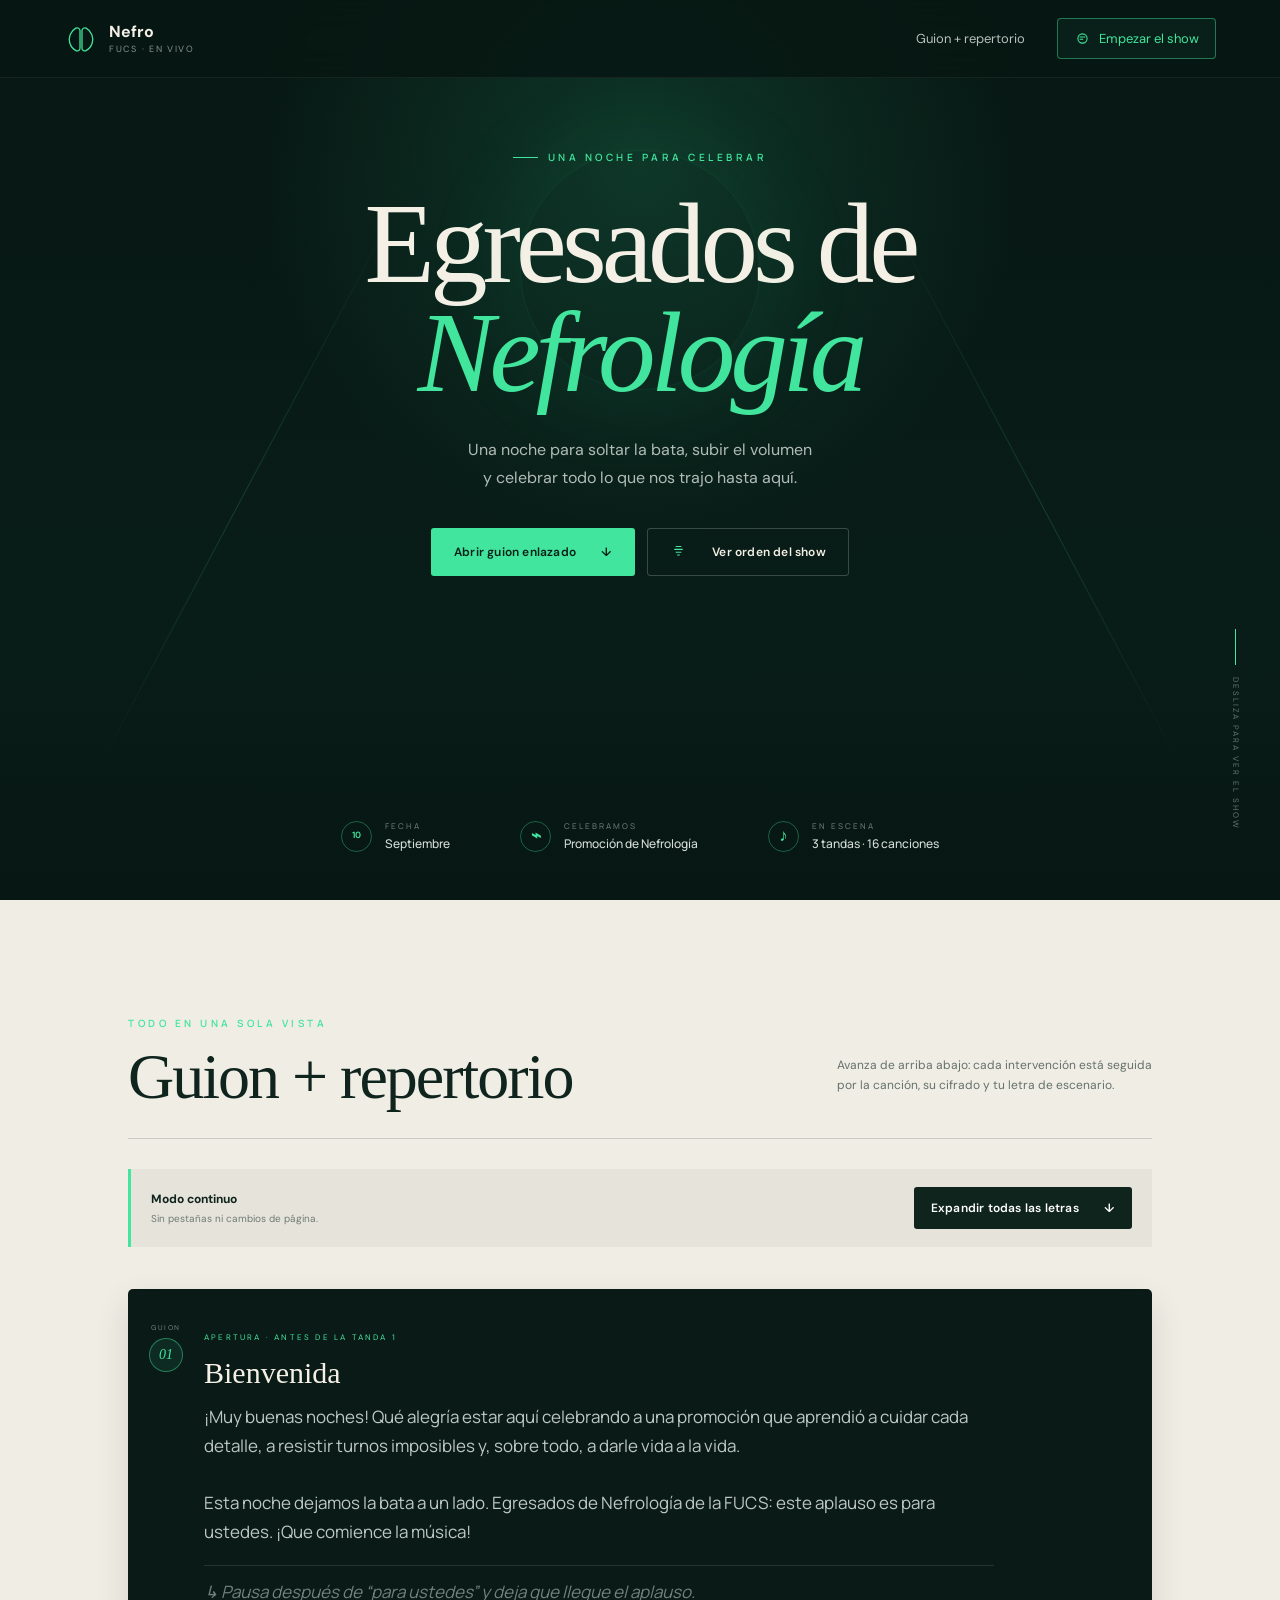
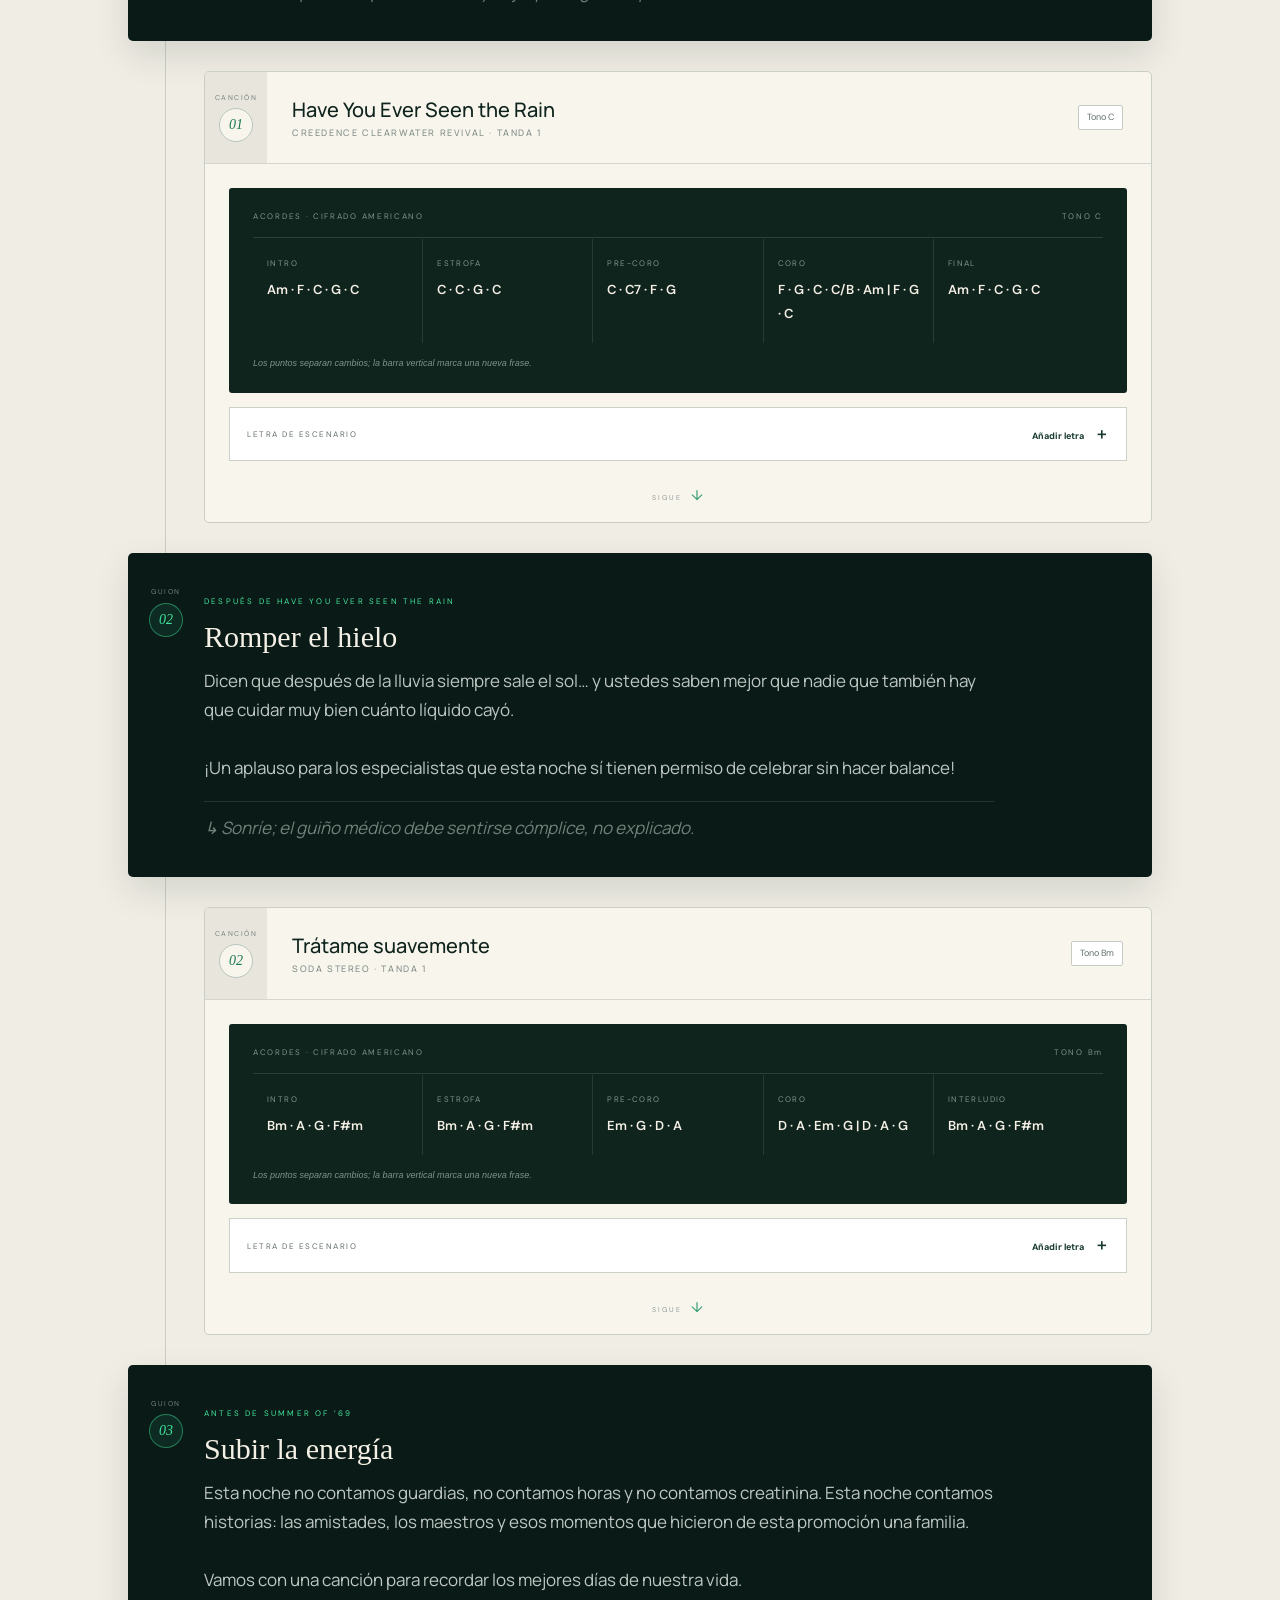
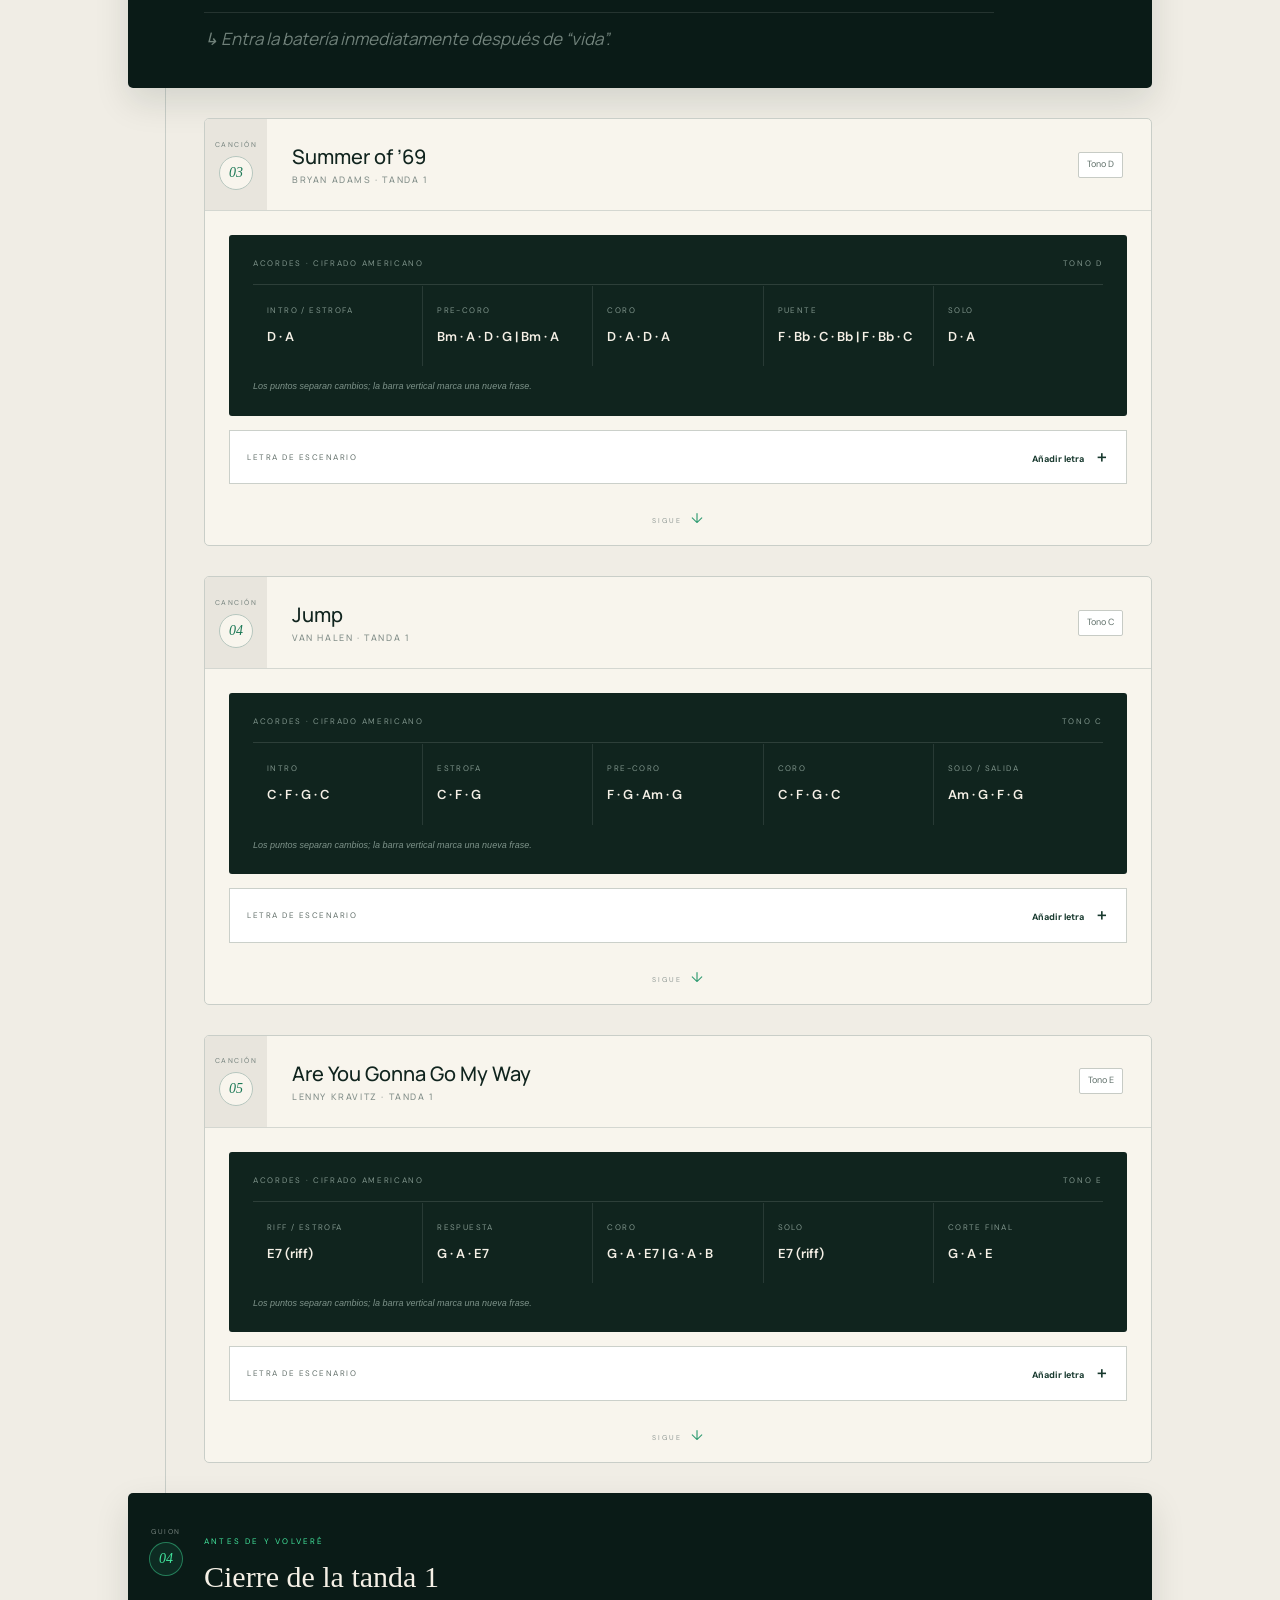
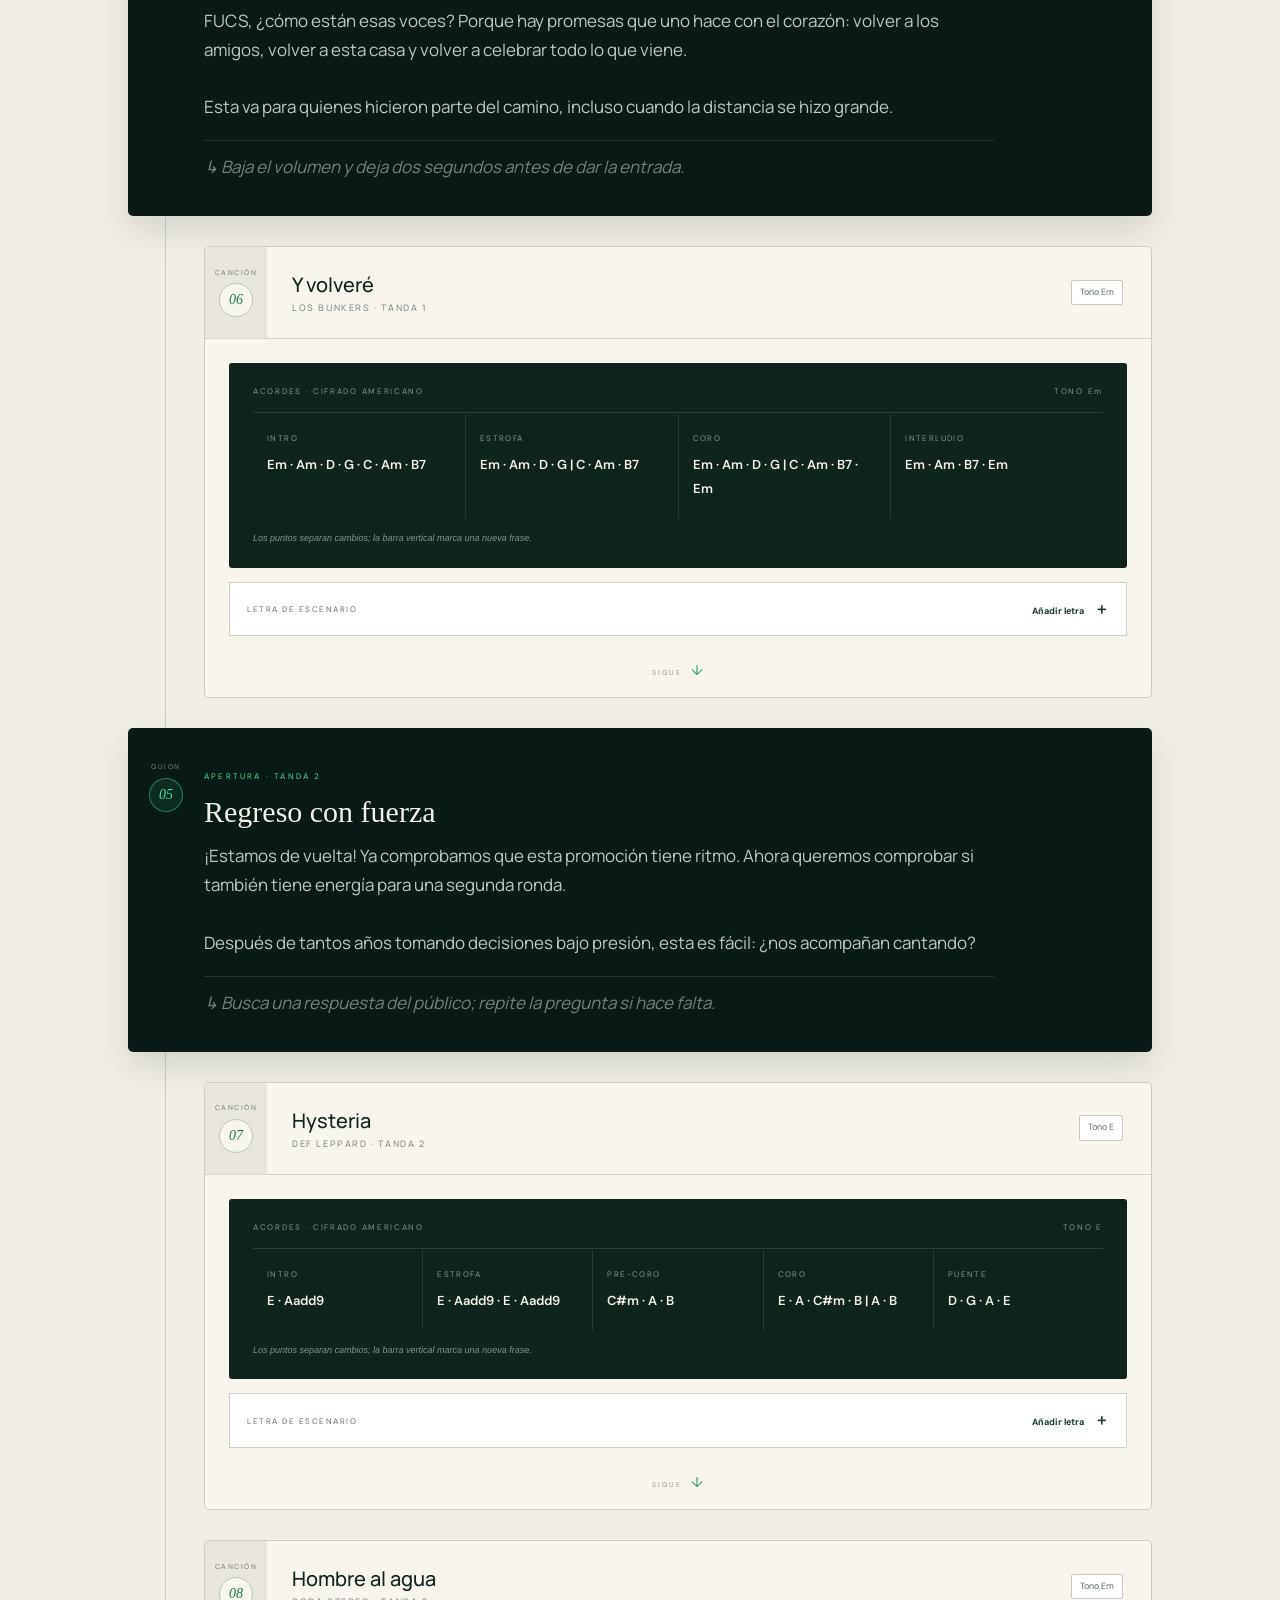
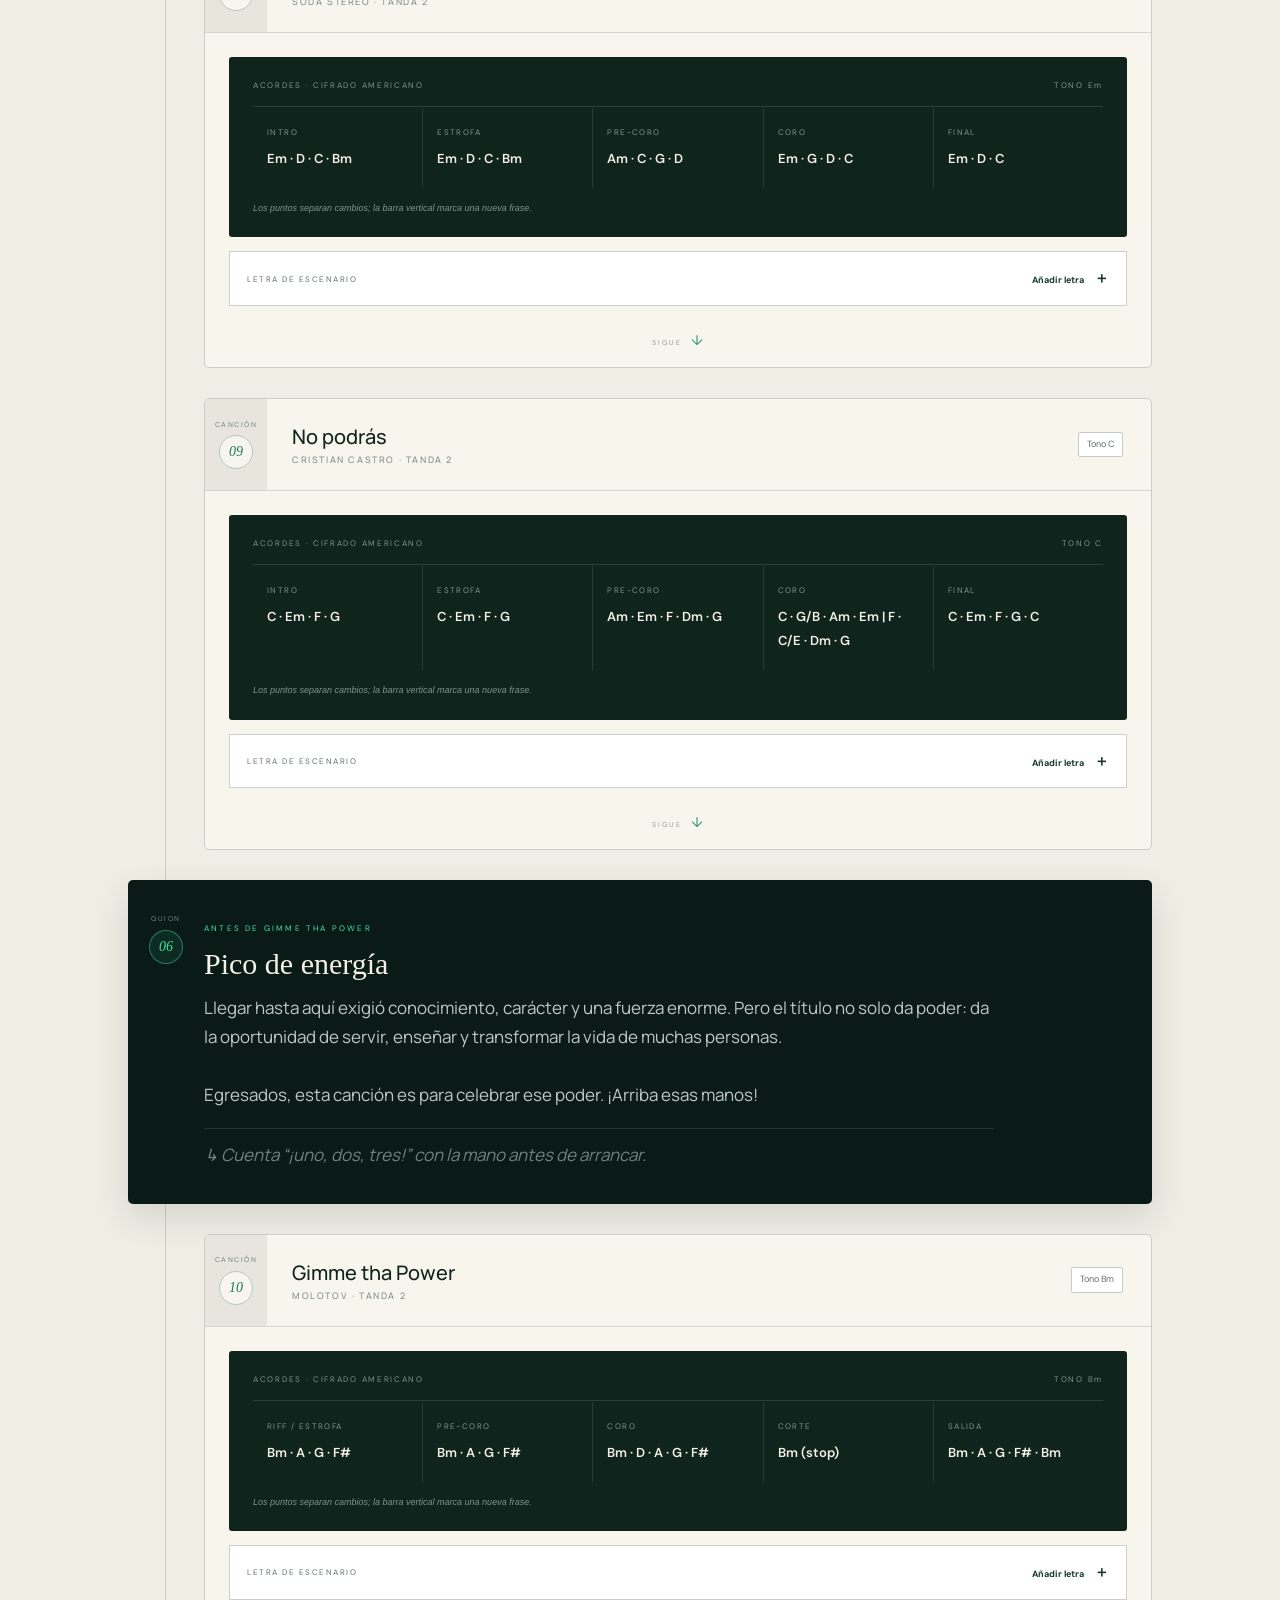
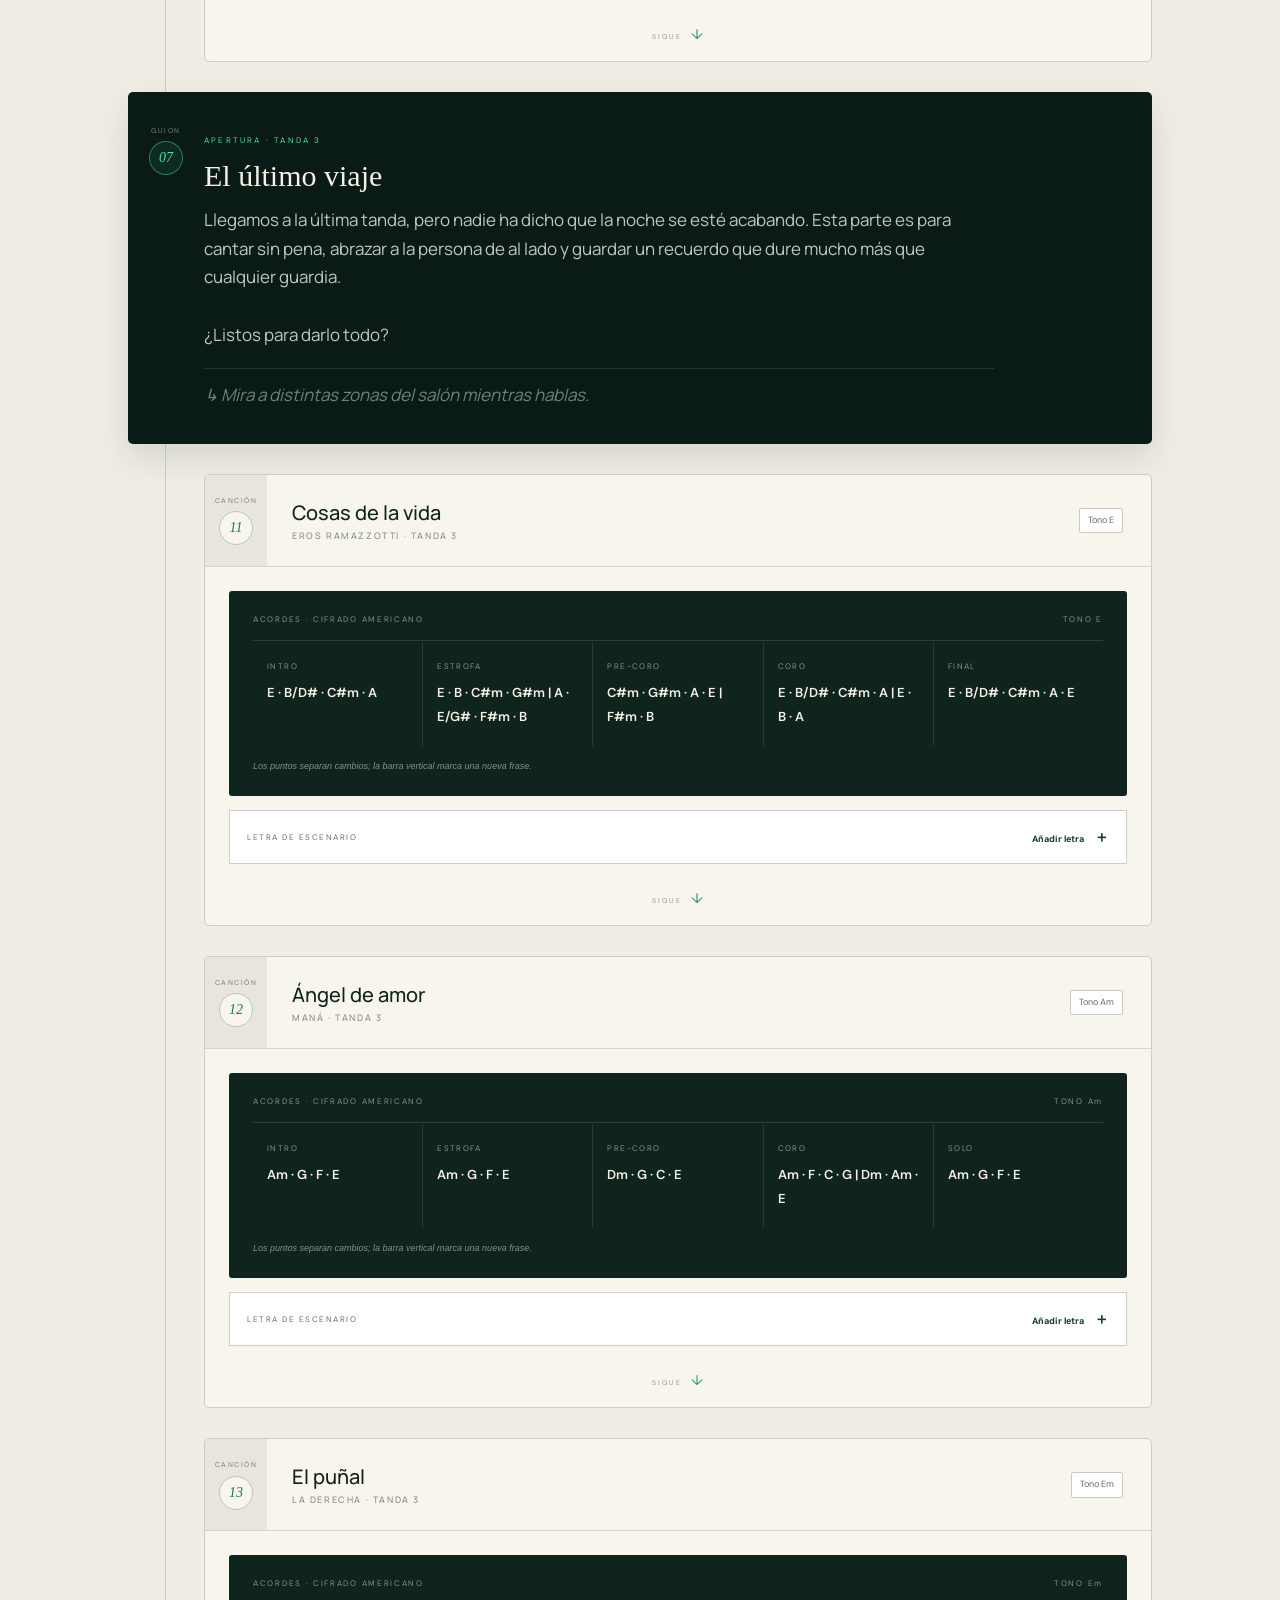
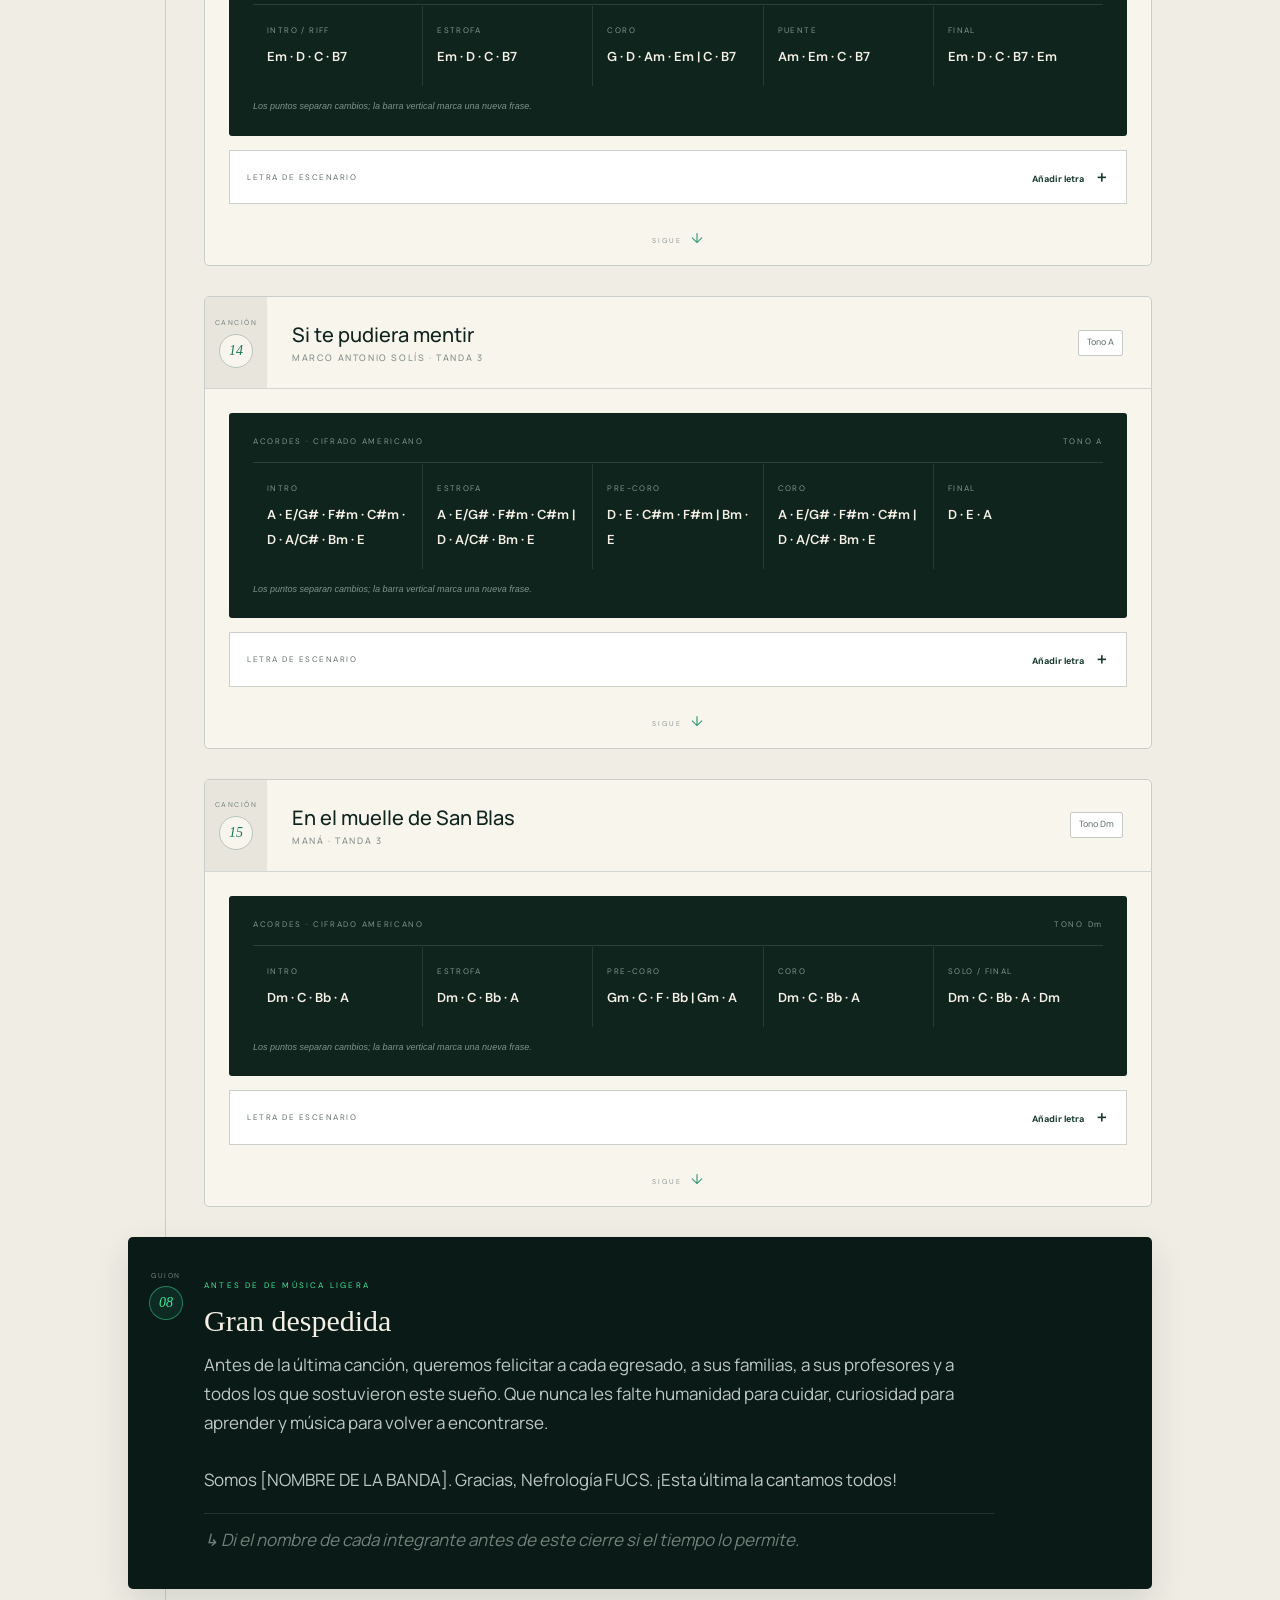
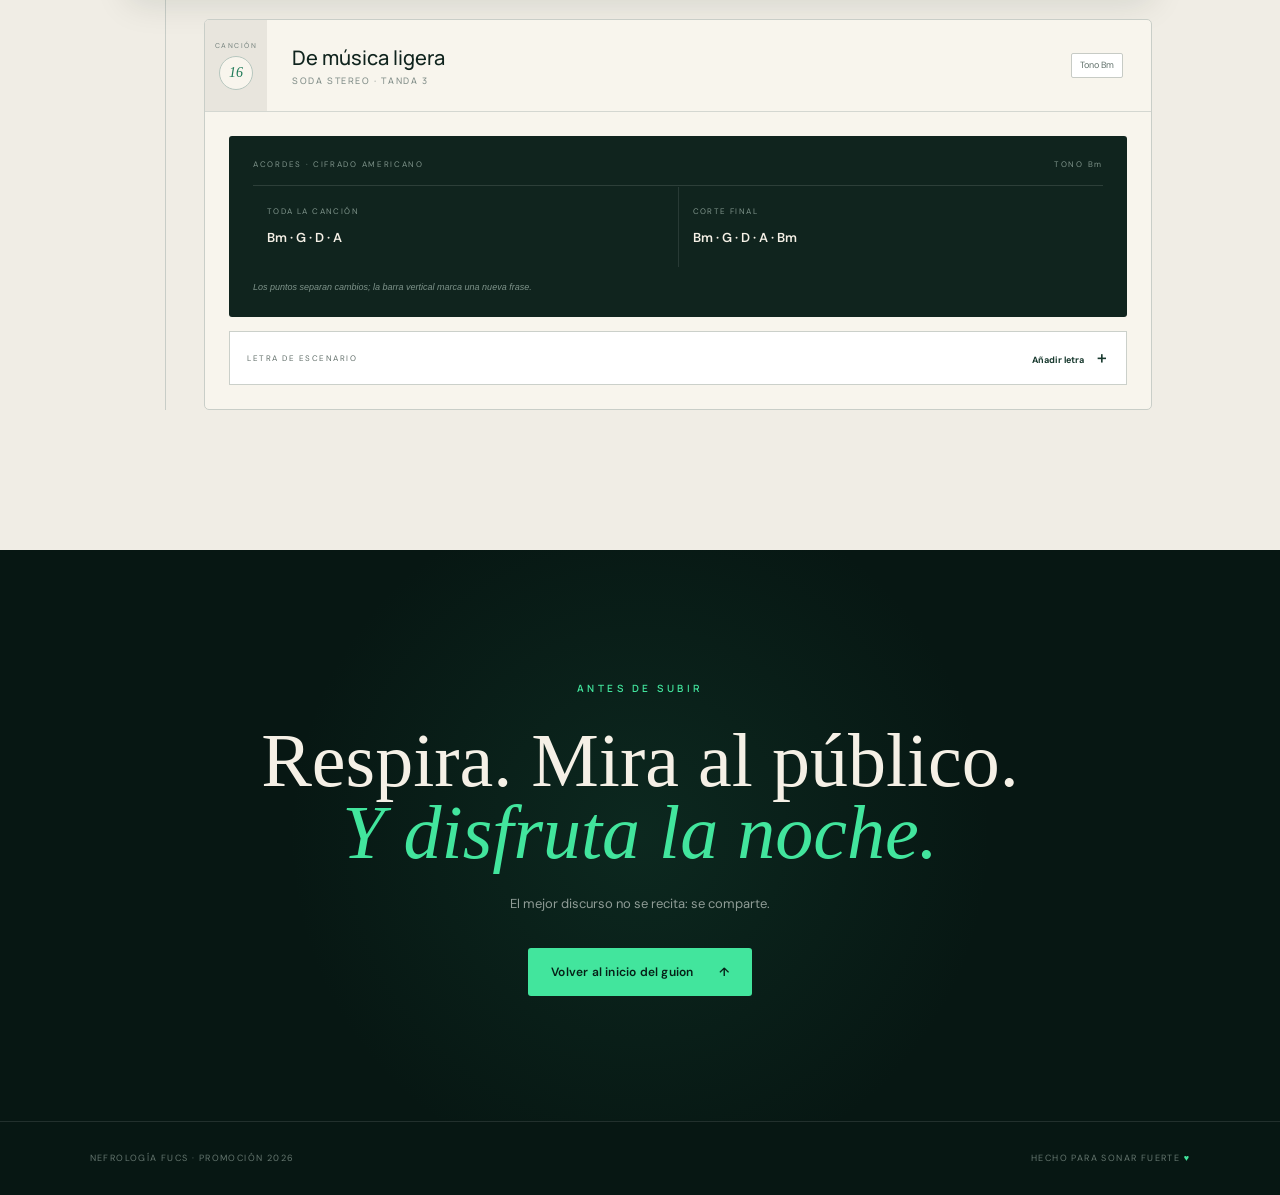
==== commit 01cbf75d: "Link script and setlist in continuous show flow" ====
--- a/index.html
+++ b/index.html
@@ -23,12 +23,11 @@
         <svg viewBox="0 0 24 24"><path d="M4 7h16M4 12h16M4 17h16"/></svg>
       </button>
       <nav id="mainNav" aria-label="Navegación principal">
-        <a href="#repertorio">Repertorio</a>
-        <a href="#guion">Guion de escenario</a>
-        <button class="nav-cta" data-open-teleprompter>
+        <a href="#showFlow">Guion + repertorio</a>
+        <a class="nav-cta" href="#showFlow">
           <svg viewBox="0 0 24 24"><path d="M12 18.5a6.5 6.5 0 1 0 0-13 6.5 6.5 0 0 0 0 13Z"/><path d="M8 10h8M8 13h5"/></svg>
-          Modo escenario
-        </button>
+          Empezar el show
+        </a>
       </nav>
     </header>
 
@@ -39,11 +38,11 @@
         <h1>Egresados de<br /><em>Nefrología</em></h1>
         <p class="hero-copy">Una noche para soltar la bata, subir el volumen<br class="desktop" /> y celebrar todo lo que nos trajo hasta aquí.</p>
         <div class="hero-actions">
-          <a class="button primary" href="#repertorio">Ver repertorio <span>↓</span></a>
-          <button class="button ghost" data-open-teleprompter>
+          <a class="button primary" href="#showFlow">Abrir guion enlazado <span>↓</span></a>
+          <a class="button ghost" href="#showFlow">
             <svg viewBox="0 0 24 24"><path d="M8 5h8M6 9h12M8 13h8M10 17h4"/></svg>
-            Abrir guion
-          </button>
+            Ver orden del show
+          </a>
         </div>
         <div class="event-meta">
           <div><span class="meta-icon">10</span><p><small>FECHA</small>Septiembre</p></div>
@@ -53,62 +52,28 @@
         <div class="scroll-cue"><span></span>DESLIZA PARA VER EL SHOW</div>
       </section>
 
-      <section class="section repertoire" id="repertorio">
+      <section class="section show-flow" id="showFlow">
         <div class="section-heading">
-          <div><span class="kicker">EL SETLIST</span><h2>Repertorio de la noche</h2></div>
-          <p>Dieciséis canciones, tres momentos y una sola misión:<br />que nadie se quede sentado.</p>
+          <div><span class="kicker">TODO EN UNA SOLA VISTA</span><h2>Guion + repertorio</h2></div>
+          <p>Avanza de arriba abajo: cada intervención está seguida<br />por la canción, su cifrado y tu letra de escenario.</p>
         </div>
-
-        <div class="set-tabs" role="tablist" aria-label="Seleccionar tanda">
-          <button class="tab active" role="tab" aria-selected="true" data-set="1"><span>01</span><b>Tanda 1</b><small>6 canciones</small></button>
-          <button class="tab" role="tab" aria-selected="false" data-set="2"><span>02</span><b>Tanda 2</b><small>4 canciones</small></button>
-          <button class="tab" role="tab" aria-selected="false" data-set="3"><span>03</span><b>Tanda 3</b><small>6 canciones</small></button>
+        <div class="flow-toolbar">
+          <p><b>Modo continuo</b><span>Sin pestañas ni cambios de página.</span></p>
+          <button class="button flow-button" id="expandLyrics">Expandir todas las letras <span>↓</span></button>
         </div>
-
-        <div id="songList" class="song-list" aria-live="polite"></div>
-        <p class="source-note">Toca “Ver cifrado” para abrir el mapa armónico. Cada ficha conserva también el enlace a la letra de referencia.</p>
-      </section>
-
-      <section class="section script-section" id="guion">
-        <div class="script-intro">
-          <span class="kicker">TU VOZ ENTRE CANCIONES</span>
-          <h2>Guion de<br /><em>escenario</em></h2>
-          <p>Ideas cortas y naturales para conectar, celebrar a los egresados y mantener la energía. Úsalas como mapa, no como libreto.</p>
-          <button class="button light" data-open-teleprompter>Activar modo escenario <span>↗</span></button>
-        </div>
-        <div class="script-cards" id="scriptCards"></div>
+        <div id="showTimeline" class="show-timeline" aria-live="polite"></div>
       </section>
 
       <section class="final-call">
         <span class="kicker">ANTES DE SUBIR</span>
         <h2>Respira. Mira al público.<br /><em>Y disfruta la noche.</em></h2>
         <p>El mejor discurso no se recita: se comparte.</p>
-        <button class="button primary" data-open-teleprompter>Estoy listo para el escenario <span>→</span></button>
+        <a class="button primary" href="#showFlow">Volver al inicio del guion <span>↑</span></a>
       </section>
     </main>
 
     <footer><span>Nefrología FUCS · Promoción 2026</span><span>Hecho para sonar fuerte <b>♥</b></span></footer>
 
-    <dialog id="teleprompter" class="teleprompter">
-      <div class="teleprompter-bar">
-        <div><span class="live-dot"></span><b>MODO ESCENARIO</b><small id="promptPosition">1 de 8</small></div>
-        <div class="prompt-tools">
-          <button id="fontDown" aria-label="Reducir texto">A−</button><button id="fontUp" aria-label="Aumentar texto">A+</button>
-          <button id="closePrompt" aria-label="Cerrar modo escenario">×</button>
-        </div>
-      </div>
-      <div class="prompt-body">
-        <span class="prompt-label" id="promptLabel"></span>
-        <div class="prompt-text" id="promptText"></div>
-        <p class="prompt-tip" id="promptTip"></p>
-      </div>
-      <div class="prompt-nav">
-        <button id="promptPrev">← Anterior</button>
-        <div id="promptDots"></div>
-        <button id="promptNext">Siguiente →</button>
-      </div>
-    </dialog>
-
     <script src="app.js"></script>
   </body>
 </html>
--- a/styles.css
+++ b/styles.css
@@ -37,3 +37,35 @@
   .set-tabs{display:none}
   .song-row{break-inside:avoid}
 }
+
+/* Recorrido continuo: el discurso y el material musical comparten una sola página. */
+.topbar nav a.nav-cta{color:var(--green)}
+.show-flow{background:#f0ede5;color:#10241e;scroll-margin-top:70px}
+.flow-toolbar{display:flex;align-items:center;justify-content:space-between;margin:30px 0 42px;padding:18px 20px;background:#e6e3da;border-left:3px solid var(--green)}
+.flow-toolbar p{margin:0;display:flex;flex-direction:column;font-size:12px}.flow-toolbar p span{color:#6f7b76;font-size:10px;margin-top:3px}
+.flow-button{width:auto;background:#10241e;color:#fff;padding:11px 16px}
+.show-timeline{max-width:1040px;margin:0 auto;position:relative}
+.show-timeline:before{content:"";position:absolute;top:0;bottom:0;left:37px;width:1px;background:#c8cdc7}
+.flow-script,.flow-song{position:relative;margin-bottom:30px}
+.flow-script{display:grid;grid-template-columns:76px 1fr;background:#0a1b17;color:var(--ink);padding:34px 38px 34px 0;border-radius:5px;box-shadow:0 14px 35px rgba(12,32,26,.12)}
+.flow-marker{position:relative;z-index:1;text-align:center;display:flex;flex-direction:column;align-items:center;gap:5px}
+.flow-marker span{font-size:7px;letter-spacing:1.5px;color:#75827d}.flow-marker b{display:grid;place-items:center;width:34px;height:34px;background:#0d2b22;color:var(--green);border:1px solid rgba(66,229,157,.45);border-radius:50%;font:italic 14px var(--serif)}
+.flow-script .script-content small{color:var(--green)}.flow-script .script-content h3{font-size:30px;margin-top:9px}.flow-script .script-content p{font-size:17px;max-width:790px}.flow-script .stage-note{padding-top:12px;border-top:1px solid var(--line);margin-top:18px}
+.flow-song{margin-left:76px;border:1px solid #c9cec8;border-radius:5px;background:#f8f5ed;overflow:hidden}
+.song-head{display:grid;grid-template-columns:62px 1fr auto;align-items:center;min-height:92px;padding:0 28px 0 0;border-bottom:1px solid #d4d7d1}
+.song-head .flow-marker{align-self:stretch;justify-content:center;background:#e8e5dd}.song-head .flow-marker b{background:#f8f5ed;border-color:#b7c7bf;color:#1c7956}
+.song-head .song-title{padding-left:25px;font-size:20px}.song-head .song-title small{font-size:9px}.song-head .key{margin:0;background:#fff}
+.embedded-material{padding:24px}.flow-song .chord-sheet{margin:0;padding:22px 24px}.flow-song .chord-parts{grid-template-columns:repeat(auto-fit,minmax(145px,1fr))}
+.lyrics-sheet{margin-top:14px;border:1px solid #cbd0ca;background:#fff}.lyrics-sheet>summary{list-style:none;cursor:pointer;padding:15px 17px;display:flex;justify-content:space-between;align-items:center;color:#63706b;font-size:8px;letter-spacing:1.5px}.lyrics-sheet>summary::-webkit-details-marker{display:none}.lyrics-sheet>summary b{color:#17382d;font-size:9px;letter-spacing:0}.lyrics-sheet>summary i{display:inline-block;margin-left:8px;font-style:normal;font-size:15px;transition:transform .2s}.lyrics-sheet[open]>summary i{transform:rotate(45deg)}
+.lyrics-sheet label{display:block;margin:3px 17px 10px;color:#78847f;font-size:10px}.lyrics-sheet textarea{display:block;width:calc(100% - 34px);margin:0 17px;padding:18px;border:0;border-top:1px solid #e0e2de;background:#faf9f5;color:#1a2b25;resize:vertical;font:500 15px/1.75 'Manrope',sans-serif;min-height:230px}.lyrics-sheet textarea:focus{outline:2px solid var(--green);outline-offset:-2px}
+.lyrics-status{display:flex;justify-content:space-between;gap:12px;padding:10px 17px;color:#87918d;font-size:9px}.lyrics-status a{color:#297b5d;text-decoration:none}.next-cue{text-align:center;color:#929b97;font-size:7px;letter-spacing:2px;padding:0 0 16px}.next-cue span{color:#2d9a70;font-size:14px;margin-left:5px}
+
+@media(max-width:760px){
+  .show-flow{padding-left:14px;padding-right:14px}.flow-toolbar{align-items:stretch;gap:14px;flex-direction:column}.flow-button{width:100%}
+  .show-timeline:before{left:24px}.flow-script{grid-template-columns:48px 1fr;padding:25px 16px 25px 0}.flow-marker b{width:30px;height:30px}.flow-script .script-content h3{font-size:25px}.flow-script .script-content p{font-size:15px}
+  .flow-song{margin-left:48px}.song-head{grid-template-columns:48px 1fr;padding-right:12px}.song-head .song-title{padding:16px 12px;font-size:16px}.song-head .key{grid-column:2;margin:-10px 12px 14px;width:max-content}.embedded-material{padding:10px}.flow-song .chord-sheet{padding:17px 12px}.lyrics-status{flex-direction:column}.lyrics-sheet textarea{min-height:300px}
+}
+
+@media print{
+  .show-flow{display:block!important}.flow-toolbar,.next-cue{display:none}.flow-script,.flow-song{break-inside:avoid;box-shadow:none}.lyrics-sheet:not([open]){display:none}
+}
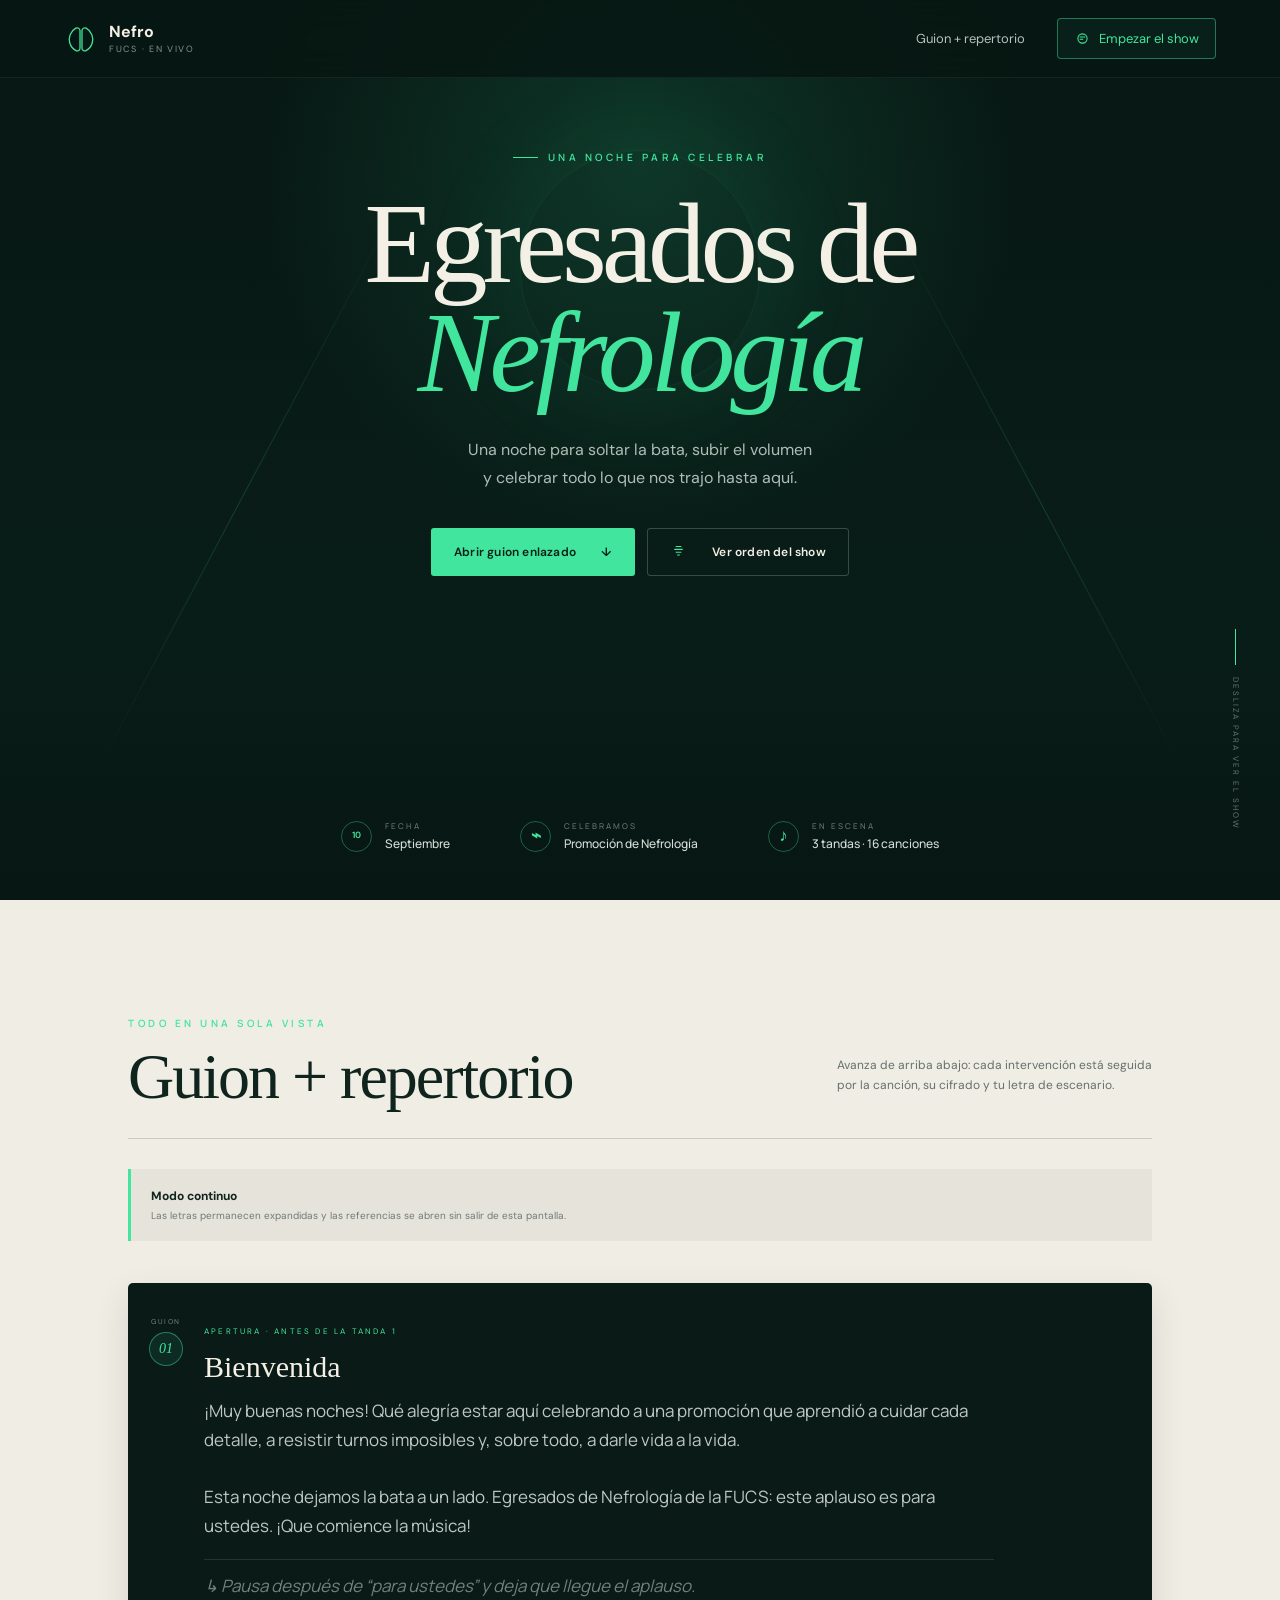
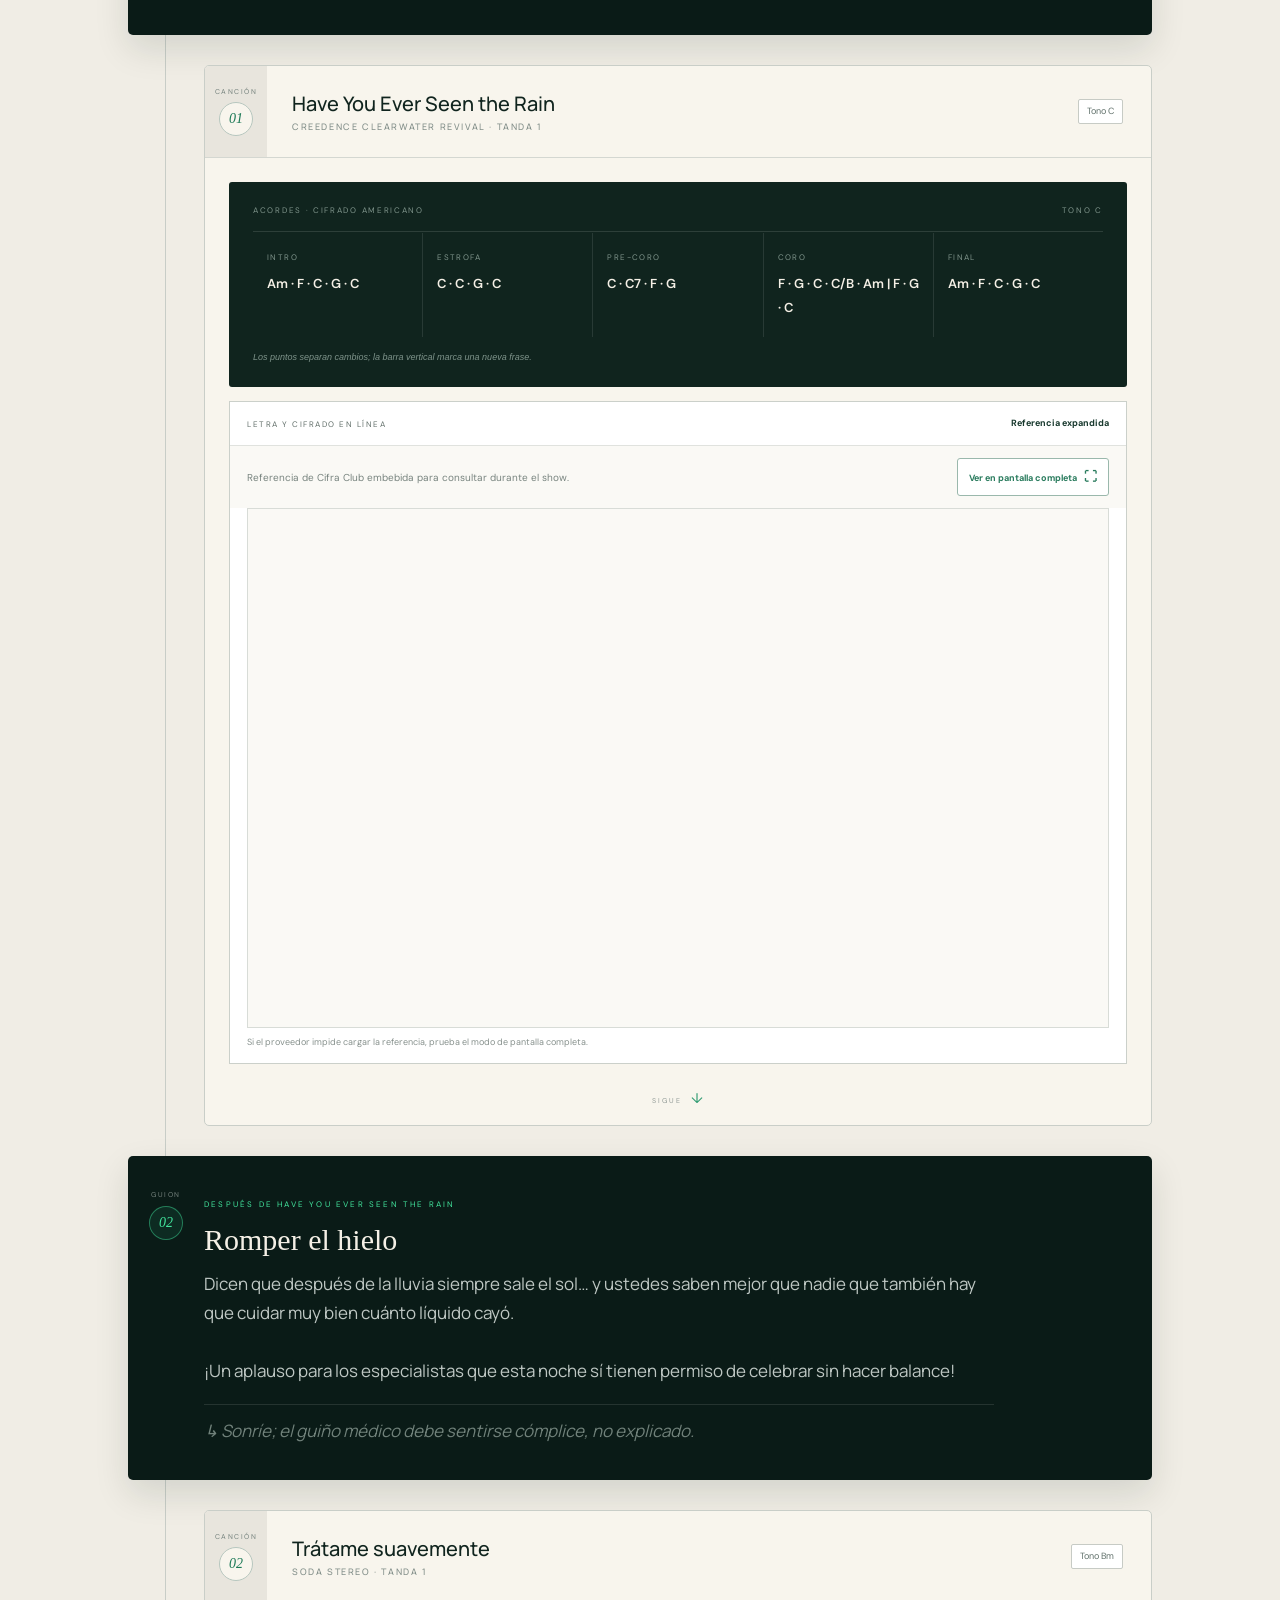
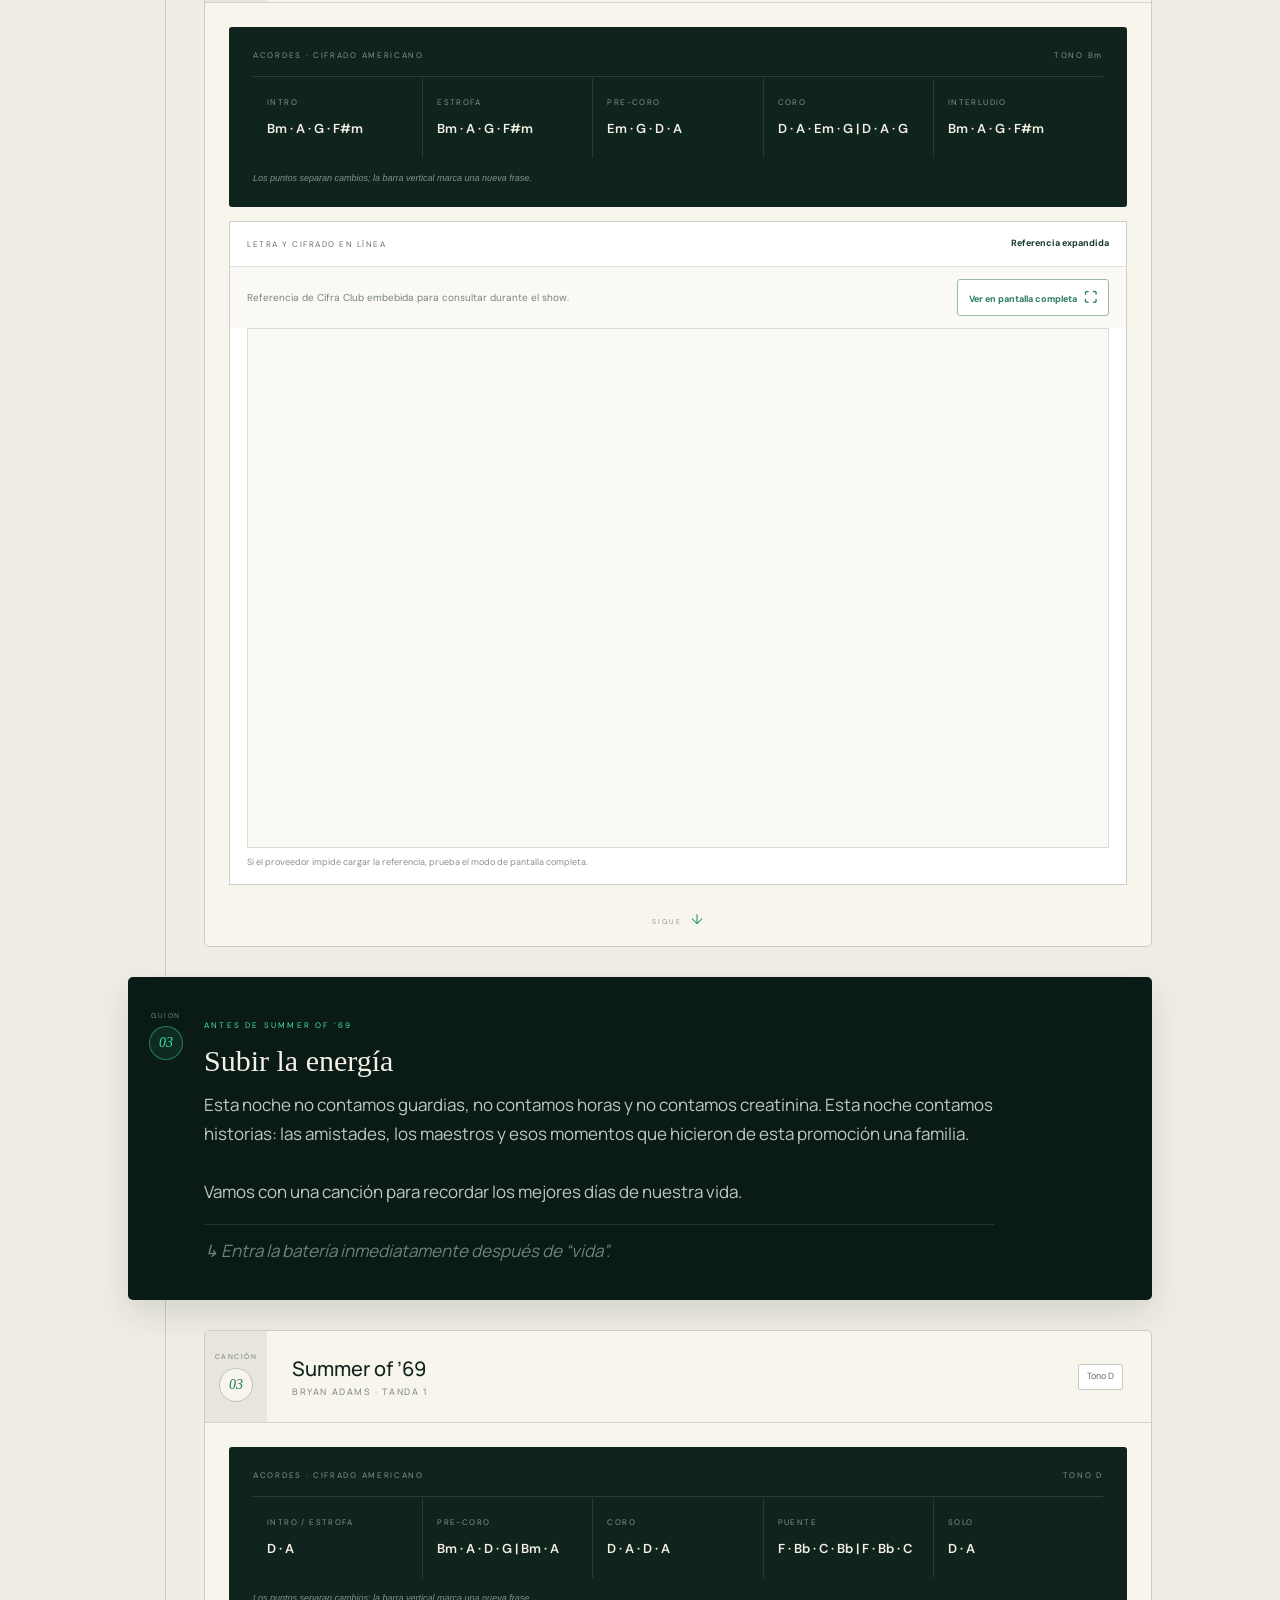
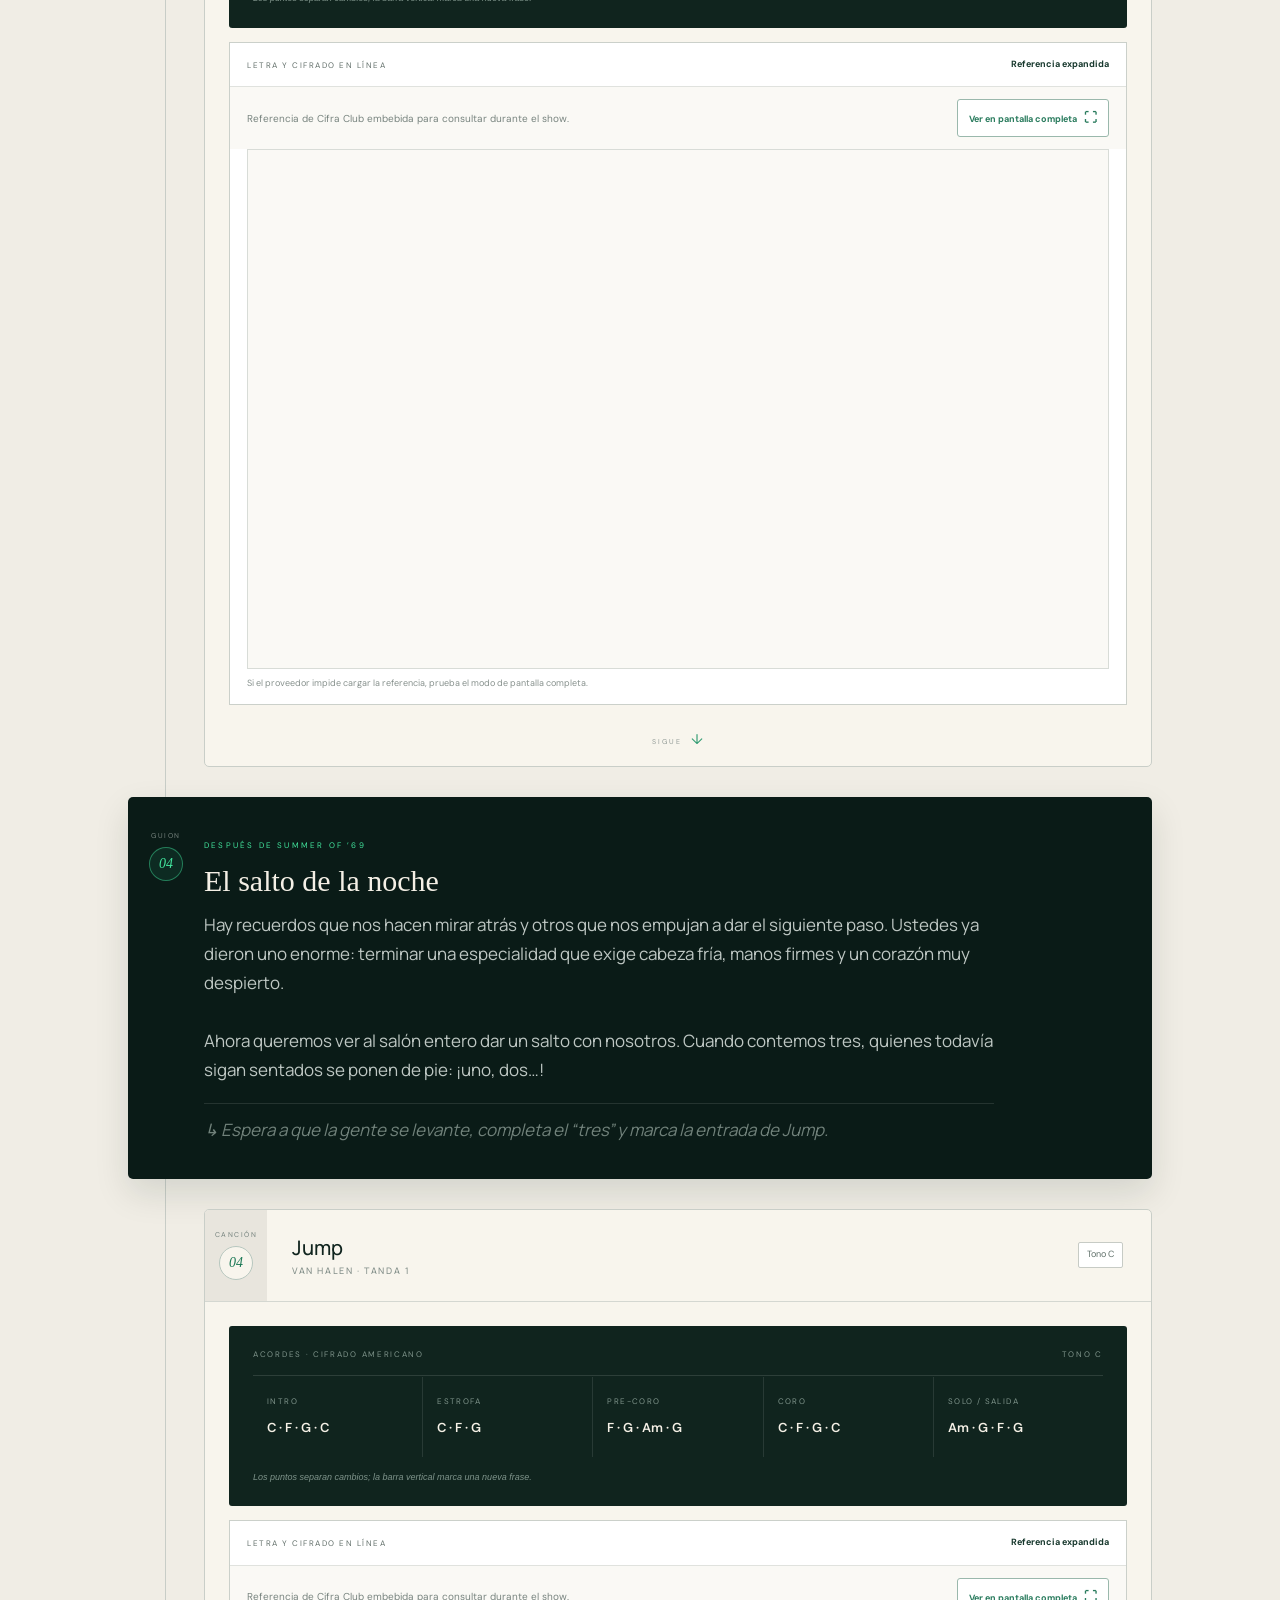
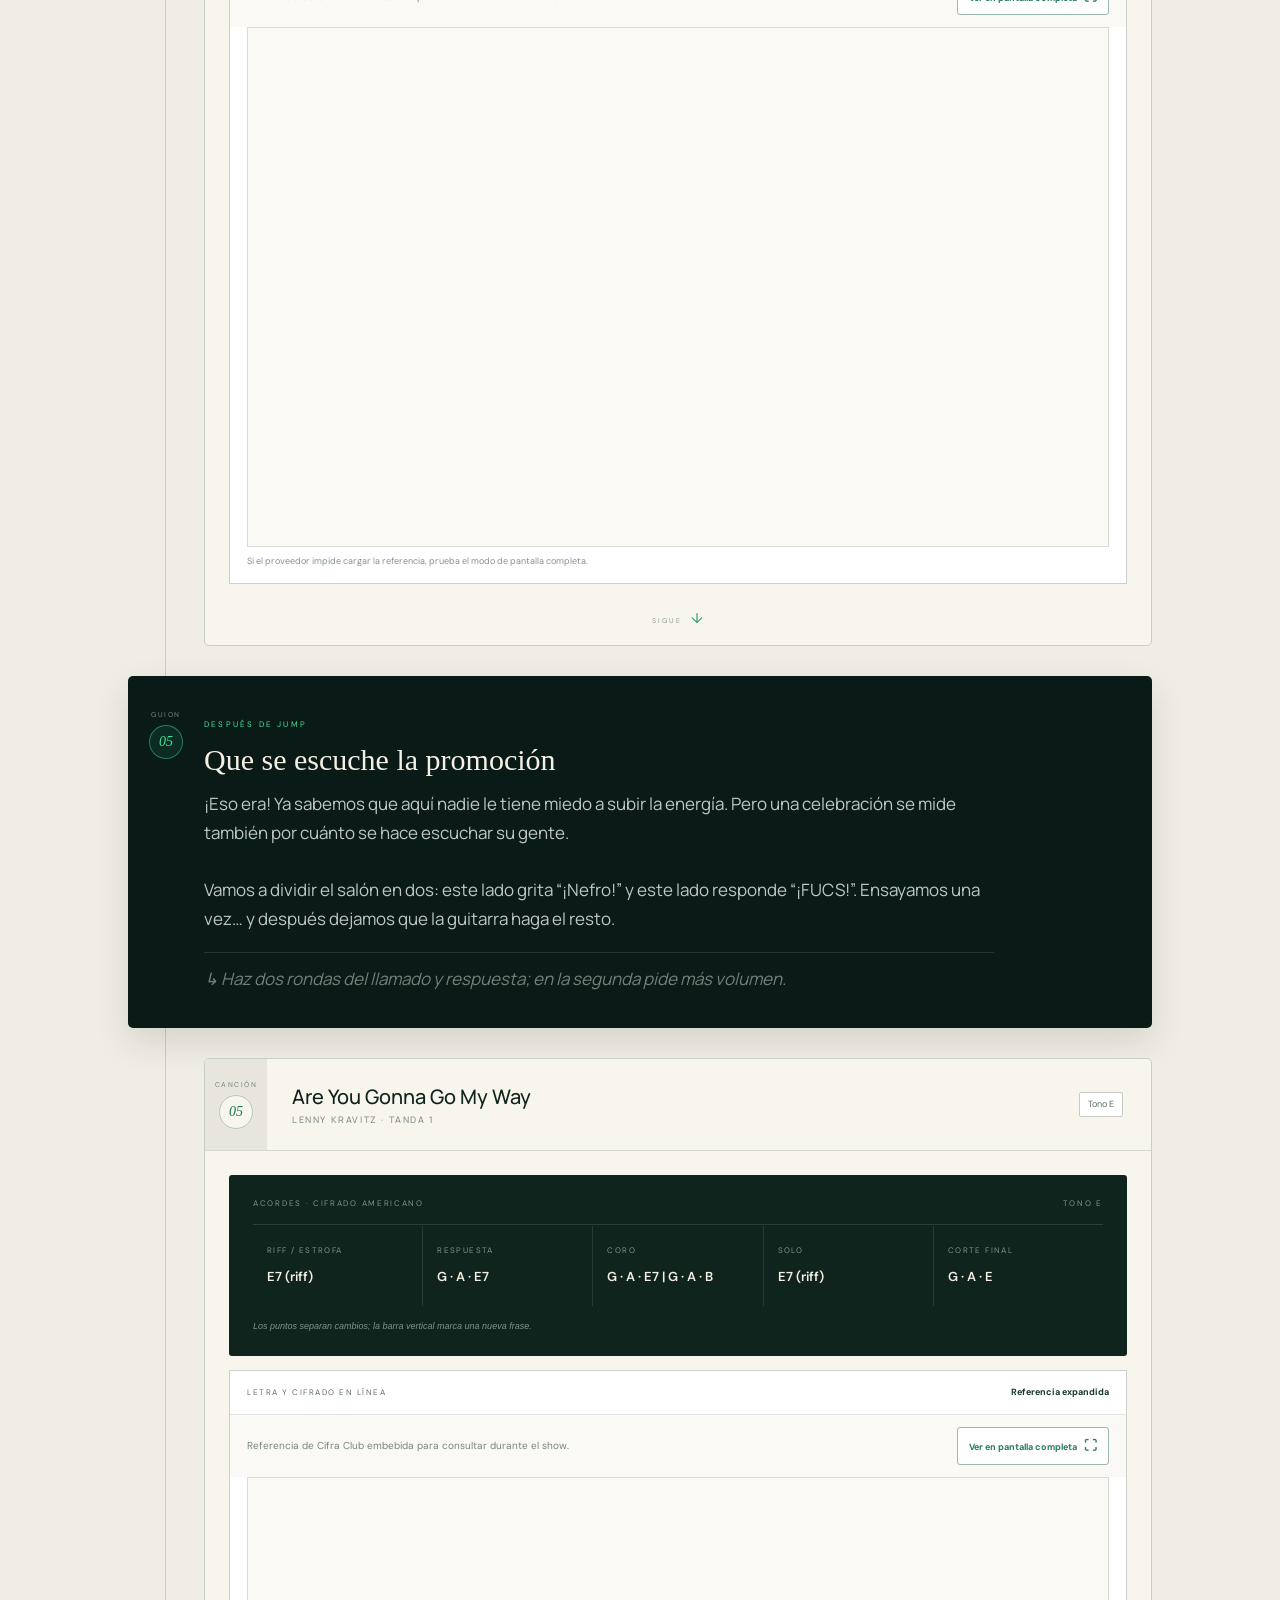
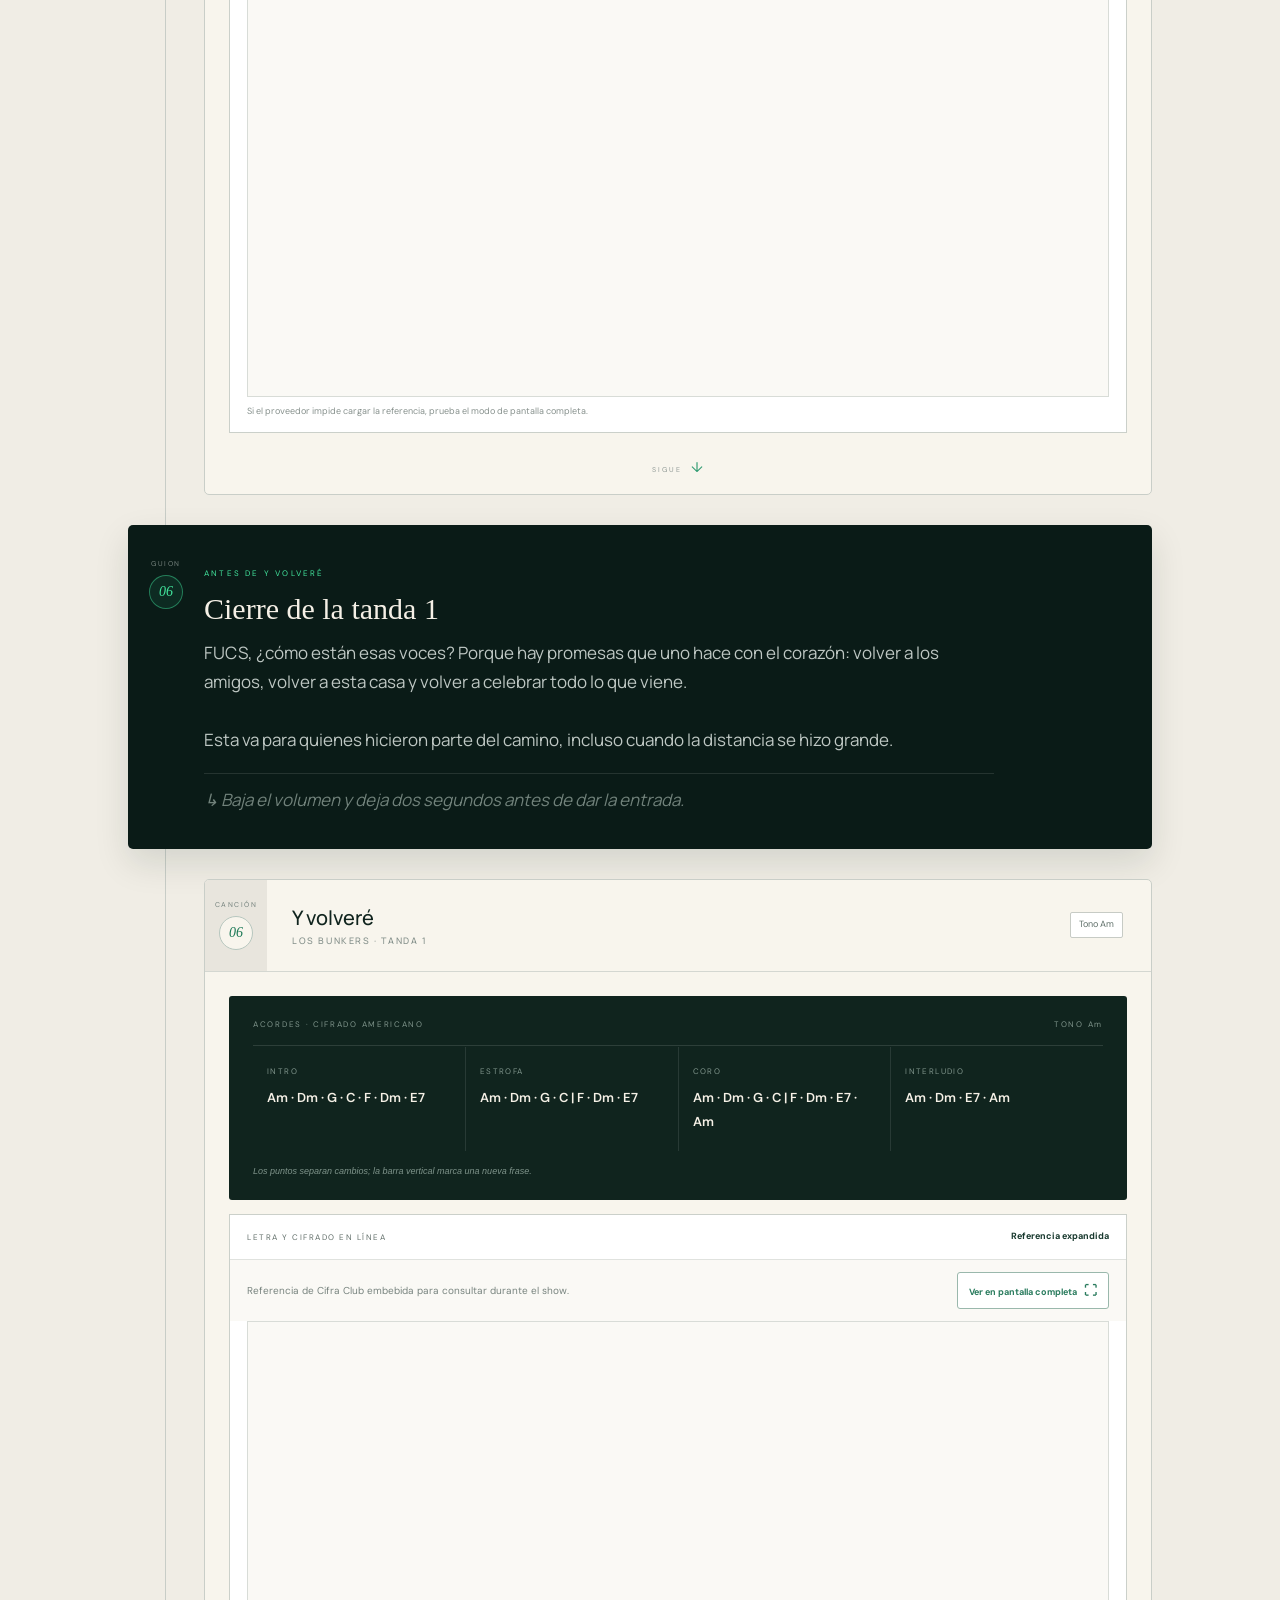
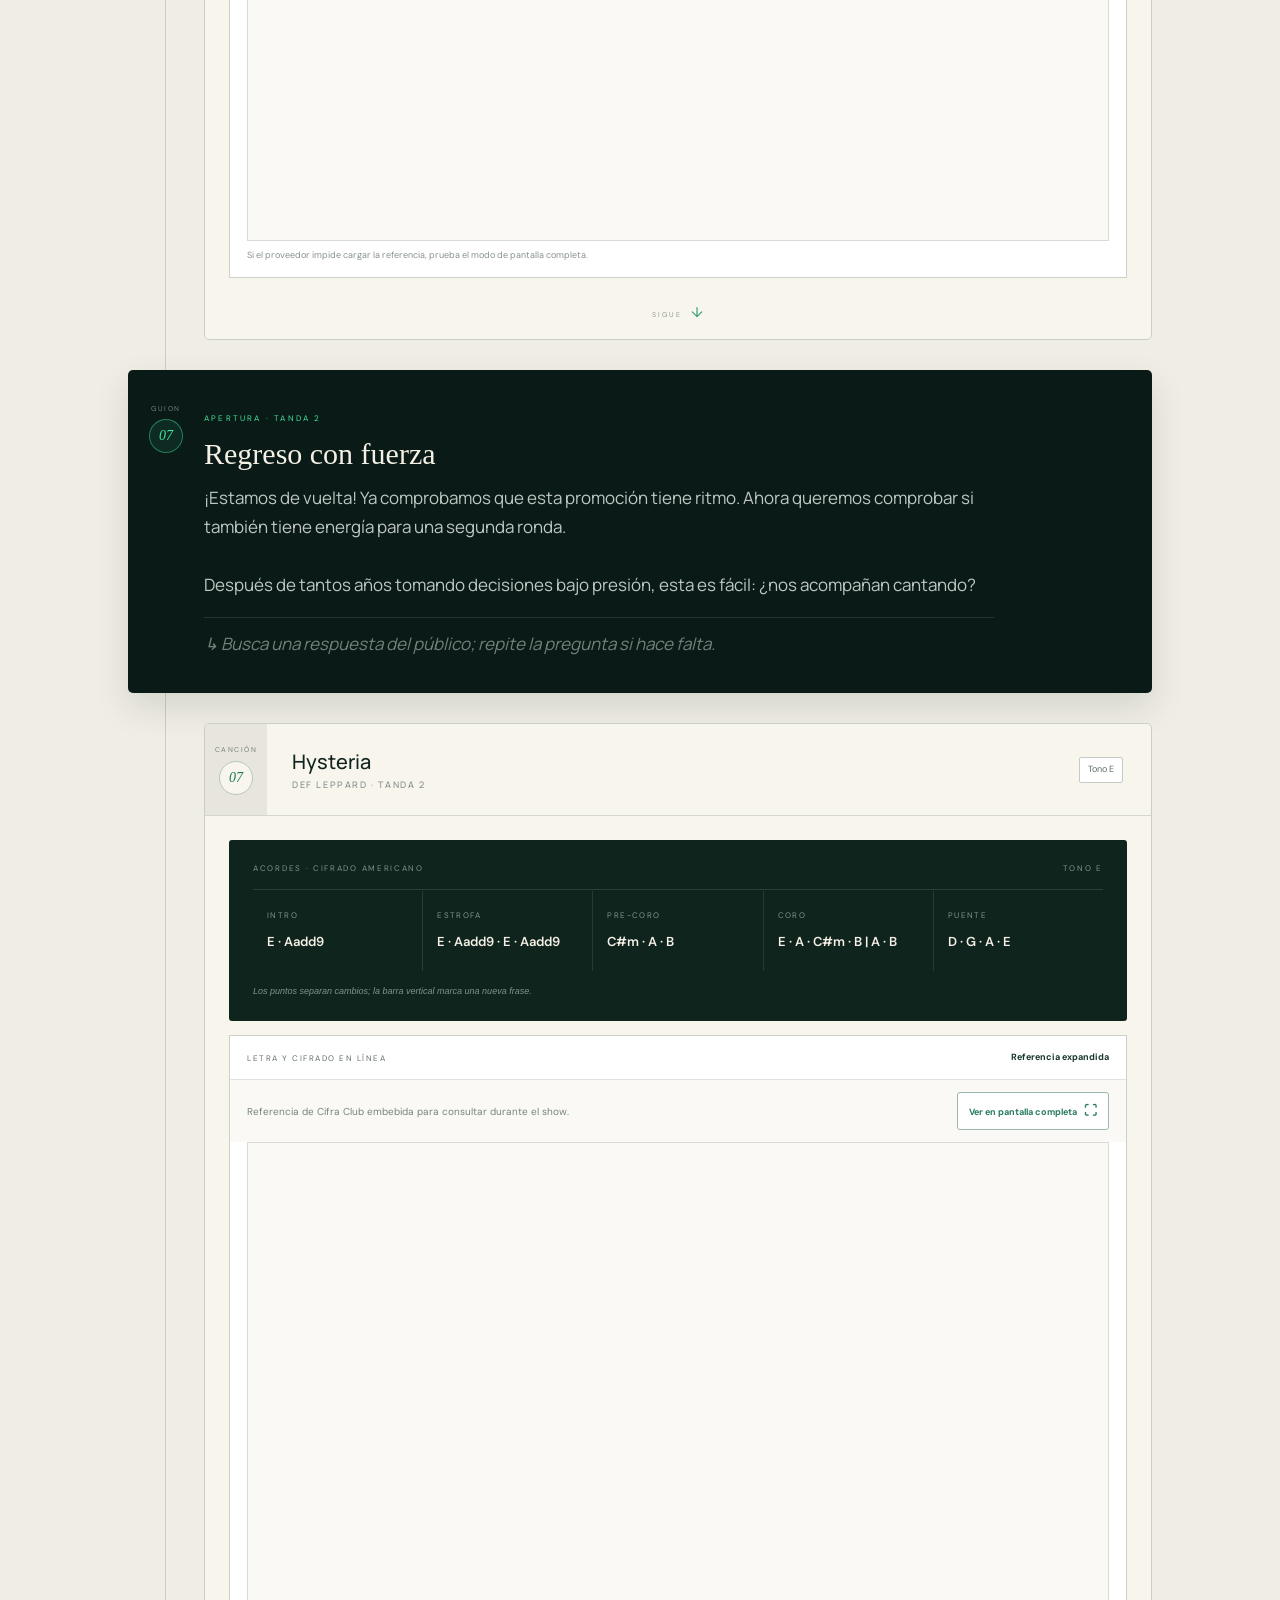
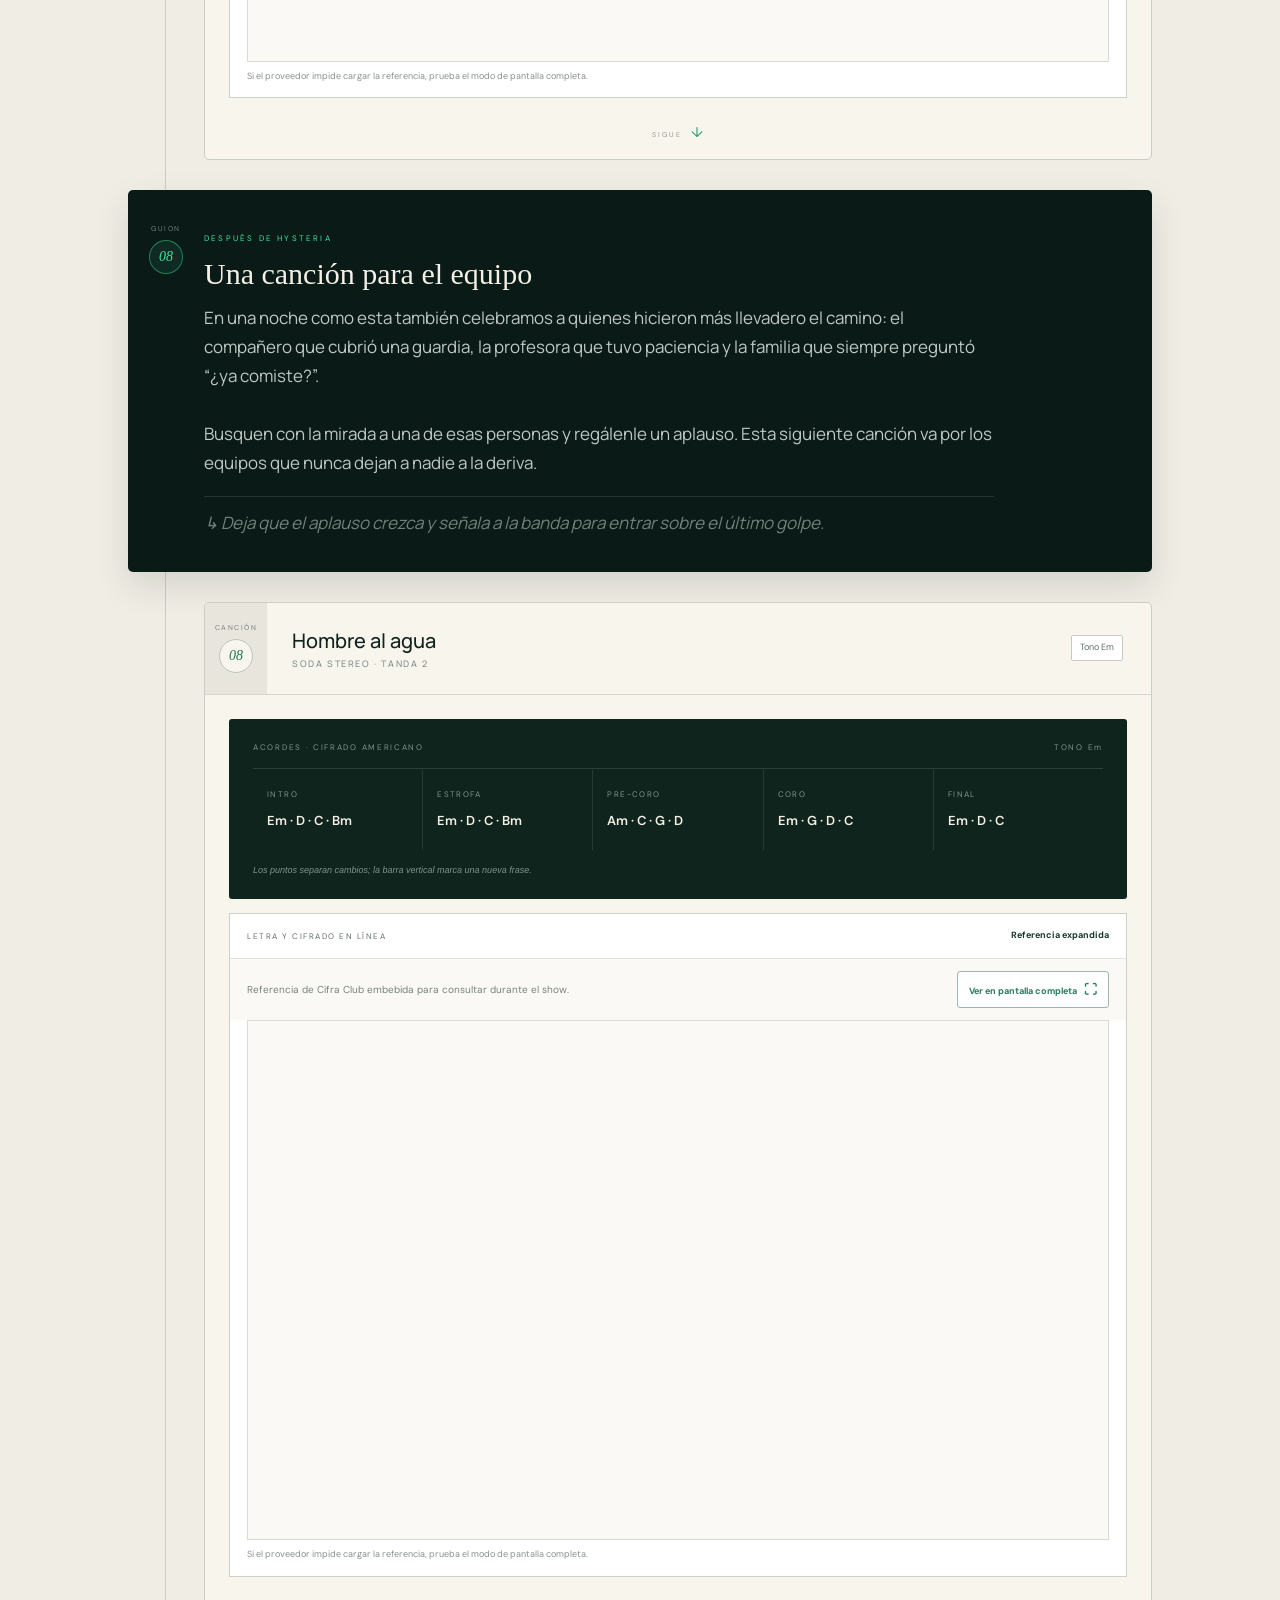
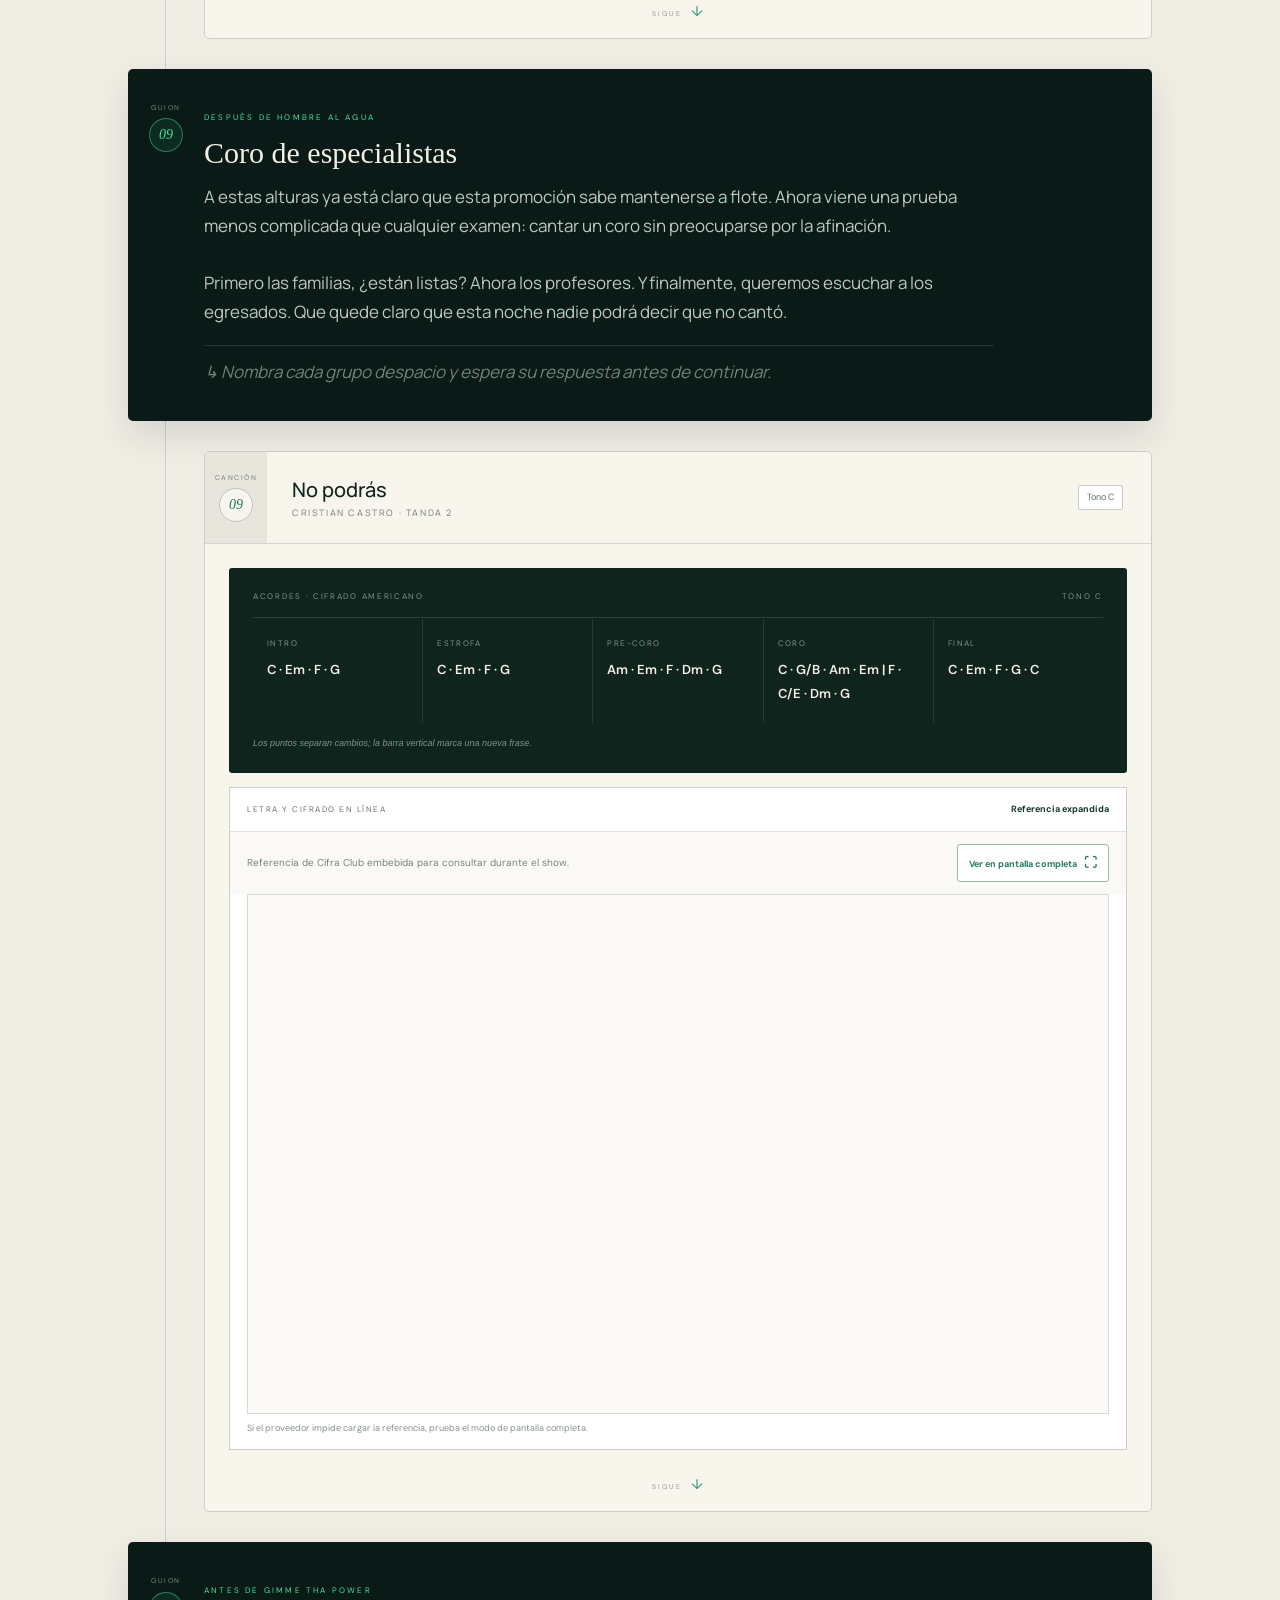
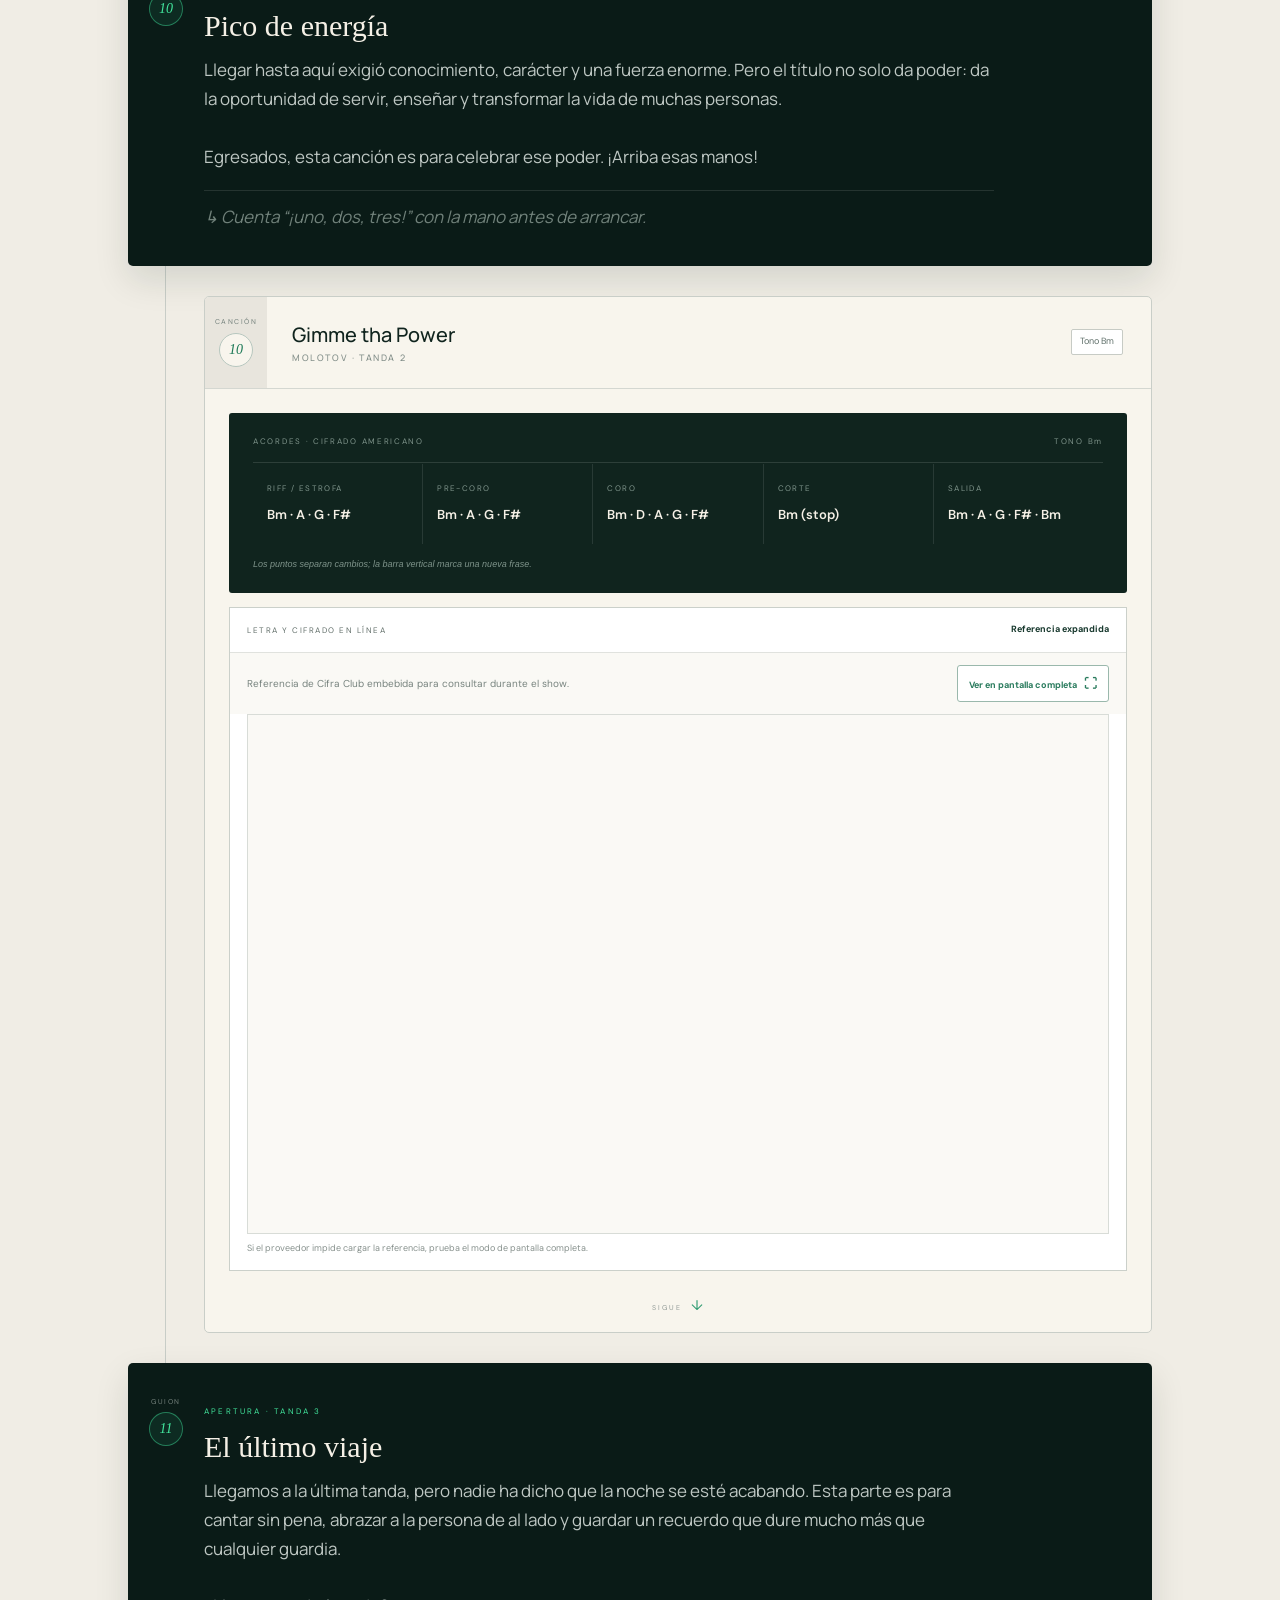
==== commit d1f7adca: "Mejora la consulta de letras en pantalla completa" ====
--- a/index.html
+++ b/index.html
@@ -58,8 +58,7 @@
           <p>Avanza de arriba abajo: cada intervención está seguida<br />por la canción, su cifrado y tu letra de escenario.</p>
         </div>
         <div class="flow-toolbar">
-          <p><b>Modo continuo</b><span>Sin pestañas ni cambios de página.</span></p>
-          <button class="button flow-button" id="expandLyrics">Expandir todas las letras <span>↓</span></button>
+          <p><b>Modo continuo</b><span>Las letras permanecen expandidas y las referencias se abren sin salir de esta pantalla.</span></p>
         </div>
         <div id="showTimeline" class="show-timeline" aria-live="polite"></div>
       </section>
@@ -74,6 +73,14 @@
 
     <footer><span>Nefrología FUCS · Promoción 2026</span><span>Hecho para sonar fuerte <b>♥</b></span></footer>
 
+    <dialog class="reference-viewer" id="referenceViewer" aria-labelledby="referenceViewerTitle">
+      <header>
+        <div><small>LETRA Y CIFRADO</small><h2 id="referenceViewerTitle">Referencia</h2></div>
+        <button id="closeReferenceViewer" type="button" aria-label="Cerrar pantalla completa">×</button>
+      </header>
+      <iframe id="fullscreenReference" title="Referencia de letra y cifrado en pantalla completa" referrerpolicy="strict-origin-when-cross-origin" allowfullscreen></iframe>
+    </dialog>
+
     <script src="app.js"></script>
   </body>
 </html>
--- a/styles.css
+++ b/styles.css
@@ -56,16 +56,15 @@
 .song-head .flow-marker{align-self:stretch;justify-content:center;background:#e8e5dd}.song-head .flow-marker b{background:#f8f5ed;border-color:#b7c7bf;color:#1c7956}
 .song-head .song-title{padding-left:25px;font-size:20px}.song-head .song-title small{font-size:9px}.song-head .key{margin:0;background:#fff}
 .embedded-material{padding:24px}.flow-song .chord-sheet{margin:0;padding:22px 24px}.flow-song .chord-parts{grid-template-columns:repeat(auto-fit,minmax(145px,1fr))}
-.lyrics-sheet{margin-top:14px;border:1px solid #cbd0ca;background:#fff}.lyrics-sheet>summary{list-style:none;cursor:pointer;padding:15px 17px;display:flex;justify-content:space-between;align-items:center;color:#63706b;font-size:8px;letter-spacing:1.5px}.lyrics-sheet>summary::-webkit-details-marker{display:none}.lyrics-sheet>summary b{color:#17382d;font-size:9px;letter-spacing:0}.lyrics-sheet>summary i{display:inline-block;margin-left:8px;font-style:normal;font-size:15px;transition:transform .2s}.lyrics-sheet[open]>summary i{transform:rotate(45deg)}
-.lyrics-sheet label{display:block;margin:3px 17px 10px;color:#78847f;font-size:10px}.lyrics-sheet textarea{display:block;width:calc(100% - 34px);margin:0 17px;padding:18px;border:0;border-top:1px solid #e0e2de;background:#faf9f5;color:#1a2b25;resize:vertical;font:500 15px/1.75 'Manrope',sans-serif;min-height:230px}.lyrics-sheet textarea:focus{outline:2px solid var(--green);outline-offset:-2px}
-.lyrics-status{display:flex;justify-content:space-between;gap:12px;padding:10px 17px;color:#87918d;font-size:9px}.lyrics-status a{color:#297b5d;text-decoration:none}.next-cue{text-align:center;color:#929b97;font-size:7px;letter-spacing:2px;padding:0 0 16px}.next-cue span{color:#2d9a70;font-size:14px;margin-left:5px}
+.lyrics-sheet{margin-top:14px;border:1px solid #cbd0ca;background:#fff}.lyrics-heading{padding:15px 17px;display:flex;justify-content:space-between;align-items:center;color:#63706b;font-size:8px;letter-spacing:1.5px}.lyrics-heading b{color:#17382d;font-size:9px;letter-spacing:0}.reference-head{display:flex;align-items:center;justify-content:space-between;gap:18px;padding:12px 17px;border-top:1px solid #e0e2de;background:#faf9f5}.reference-head p{margin:0;color:#78847f;font-size:10px}.open-reference{flex:none;padding:8px 11px;border:1px solid #9ab8ac;border-radius:3px;background:#fff;color:#297b5d;font-size:9px;font-weight:700;cursor:pointer}.open-reference span{font-size:13px;margin-left:5px}.open-reference:hover,.open-reference:focus-visible{border-color:#297b5d;background:#eef8f3}.song-reference{display:block;width:calc(100% - 34px);height:520px;margin:0 17px;border:1px solid #d8dcd7;background:#faf9f5}.iframe-fallback{margin:8px 17px 14px;color:#87918d;font-size:9px}.next-cue{text-align:center;color:#929b97;font-size:7px;letter-spacing:2px;padding:0 0 16px}.next-cue span{color:#2d9a70;font-size:14px;margin-left:5px}
+.reference-viewer{width:100vw;height:100vh;max-width:none;max-height:none;margin:0;padding:0;border:0;background:#071713;color:var(--ink)}.reference-viewer::backdrop{background:rgba(0,0,0,.92)}.reference-viewer[open]{display:grid;grid-template-rows:auto 1fr}.reference-viewer header{min-height:70px;padding:12px 22px;display:flex;align-items:center;justify-content:space-between;gap:20px;border-bottom:1px solid var(--line)}.reference-viewer header small{display:block;color:var(--green);font-size:8px;letter-spacing:2px}.reference-viewer header h2{margin-top:4px;font:500 18px 'Manrope',sans-serif}.reference-viewer button{width:42px;height:42px;border:1px solid rgba(255,255,255,.2);border-radius:50%;background:#0e241e;color:#fff;font-size:25px;line-height:1;cursor:pointer}.reference-viewer iframe{display:block;width:100%;height:100%;border:0;background:#fff}
 
 @media(max-width:760px){
   .show-flow{padding-left:14px;padding-right:14px}.flow-toolbar{align-items:stretch;gap:14px;flex-direction:column}.flow-button{width:100%}
   .show-timeline:before{left:24px}.flow-script{grid-template-columns:48px 1fr;padding:25px 16px 25px 0}.flow-marker b{width:30px;height:30px}.flow-script .script-content h3{font-size:25px}.flow-script .script-content p{font-size:15px}
-  .flow-song{margin-left:48px}.song-head{grid-template-columns:48px 1fr;padding-right:12px}.song-head .song-title{padding:16px 12px;font-size:16px}.song-head .key{grid-column:2;margin:-10px 12px 14px;width:max-content}.embedded-material{padding:10px}.flow-song .chord-sheet{padding:17px 12px}.lyrics-status{flex-direction:column}.lyrics-sheet textarea{min-height:300px}
+  .flow-song{margin-left:48px}.song-head{grid-template-columns:48px 1fr;padding-right:12px}.song-head .song-title{padding:16px 12px;font-size:16px}.song-head .key{grid-column:2;margin:-10px 12px 14px;width:max-content}.embedded-material{padding:10px}.flow-song .chord-sheet{padding:17px 12px}.reference-head{align-items:flex-start;flex-direction:column}.open-reference{width:100%;height:auto;border-radius:3px;font-size:10px}.song-reference{height:70vh;min-height:460px}
 }
 
 @media print{
-  .show-flow{display:block!important}.flow-toolbar,.next-cue{display:none}.flow-script,.flow-song{break-inside:avoid;box-shadow:none}.lyrics-sheet:not([open]){display:none}
+  .show-flow{display:block!important}.flow-toolbar,.next-cue,.reference-viewer{display:none!important}.flow-script,.flow-song{break-inside:avoid;box-shadow:none}
 }
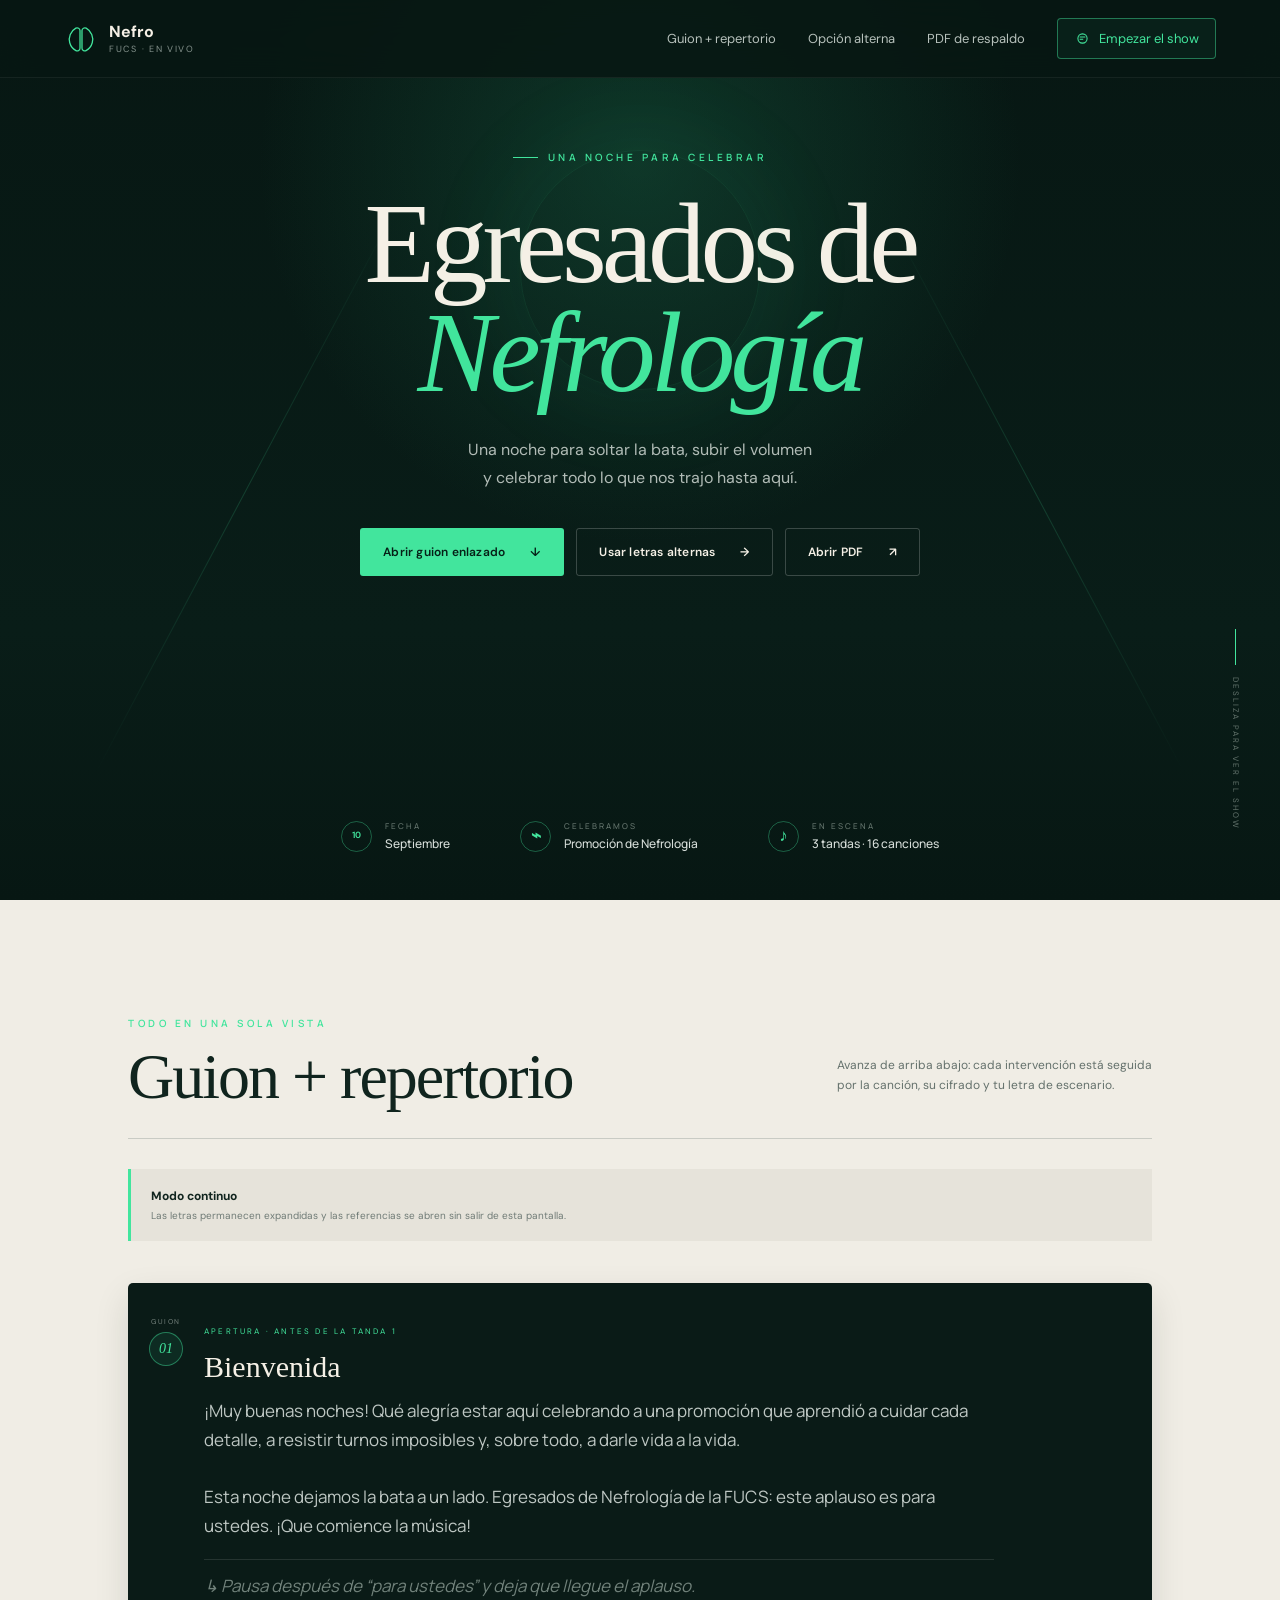
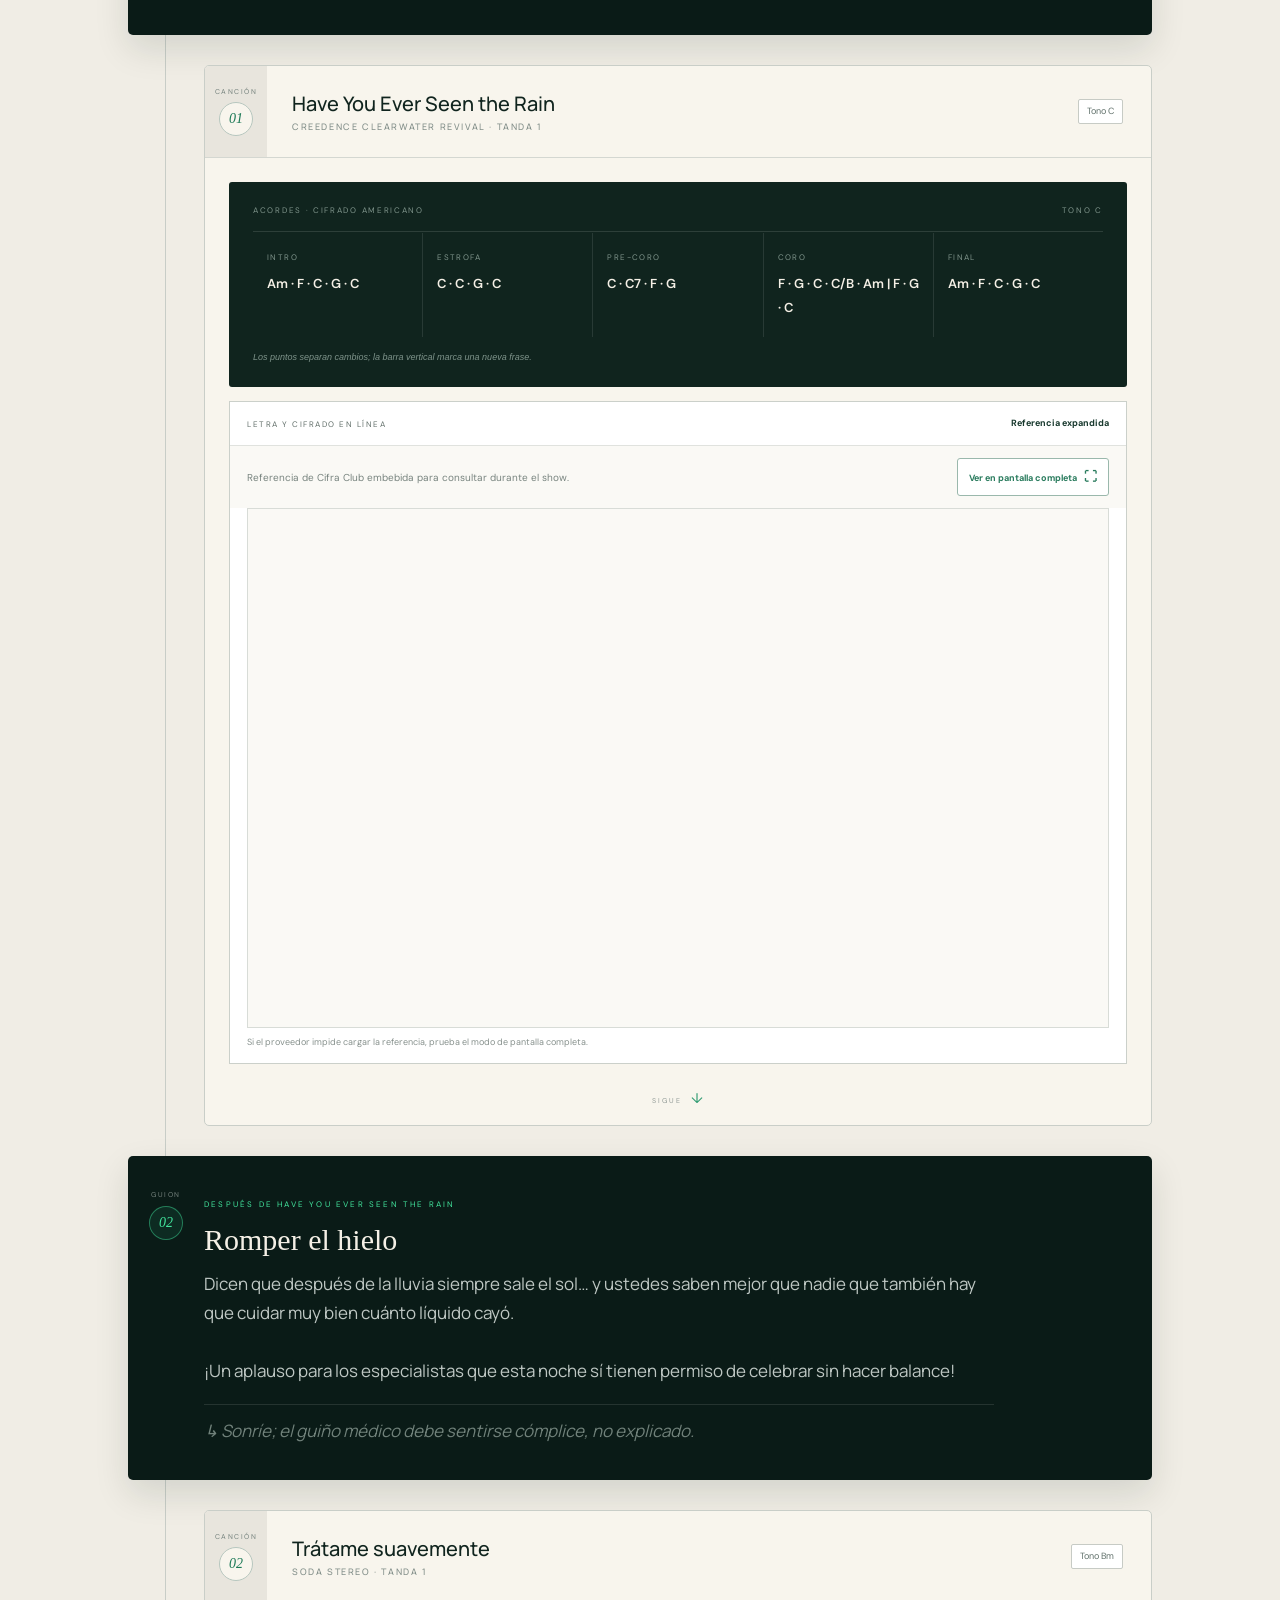
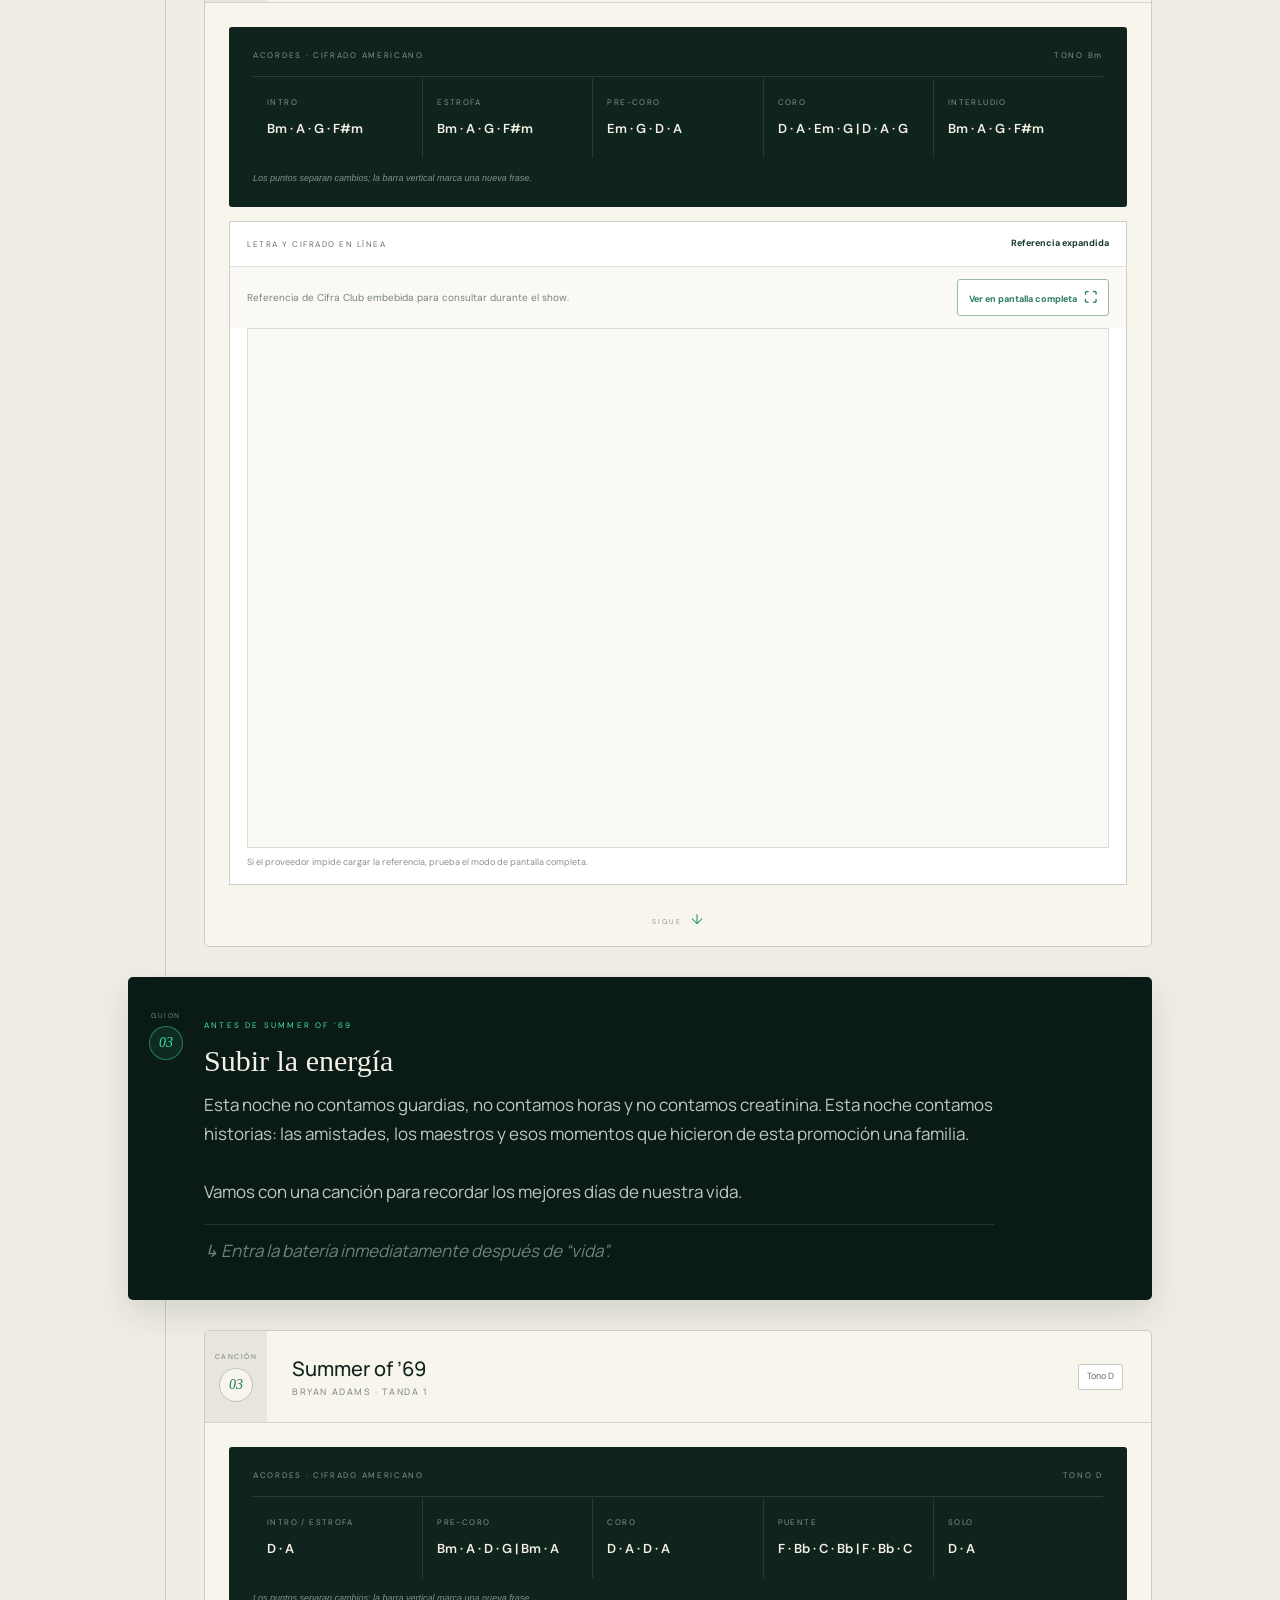
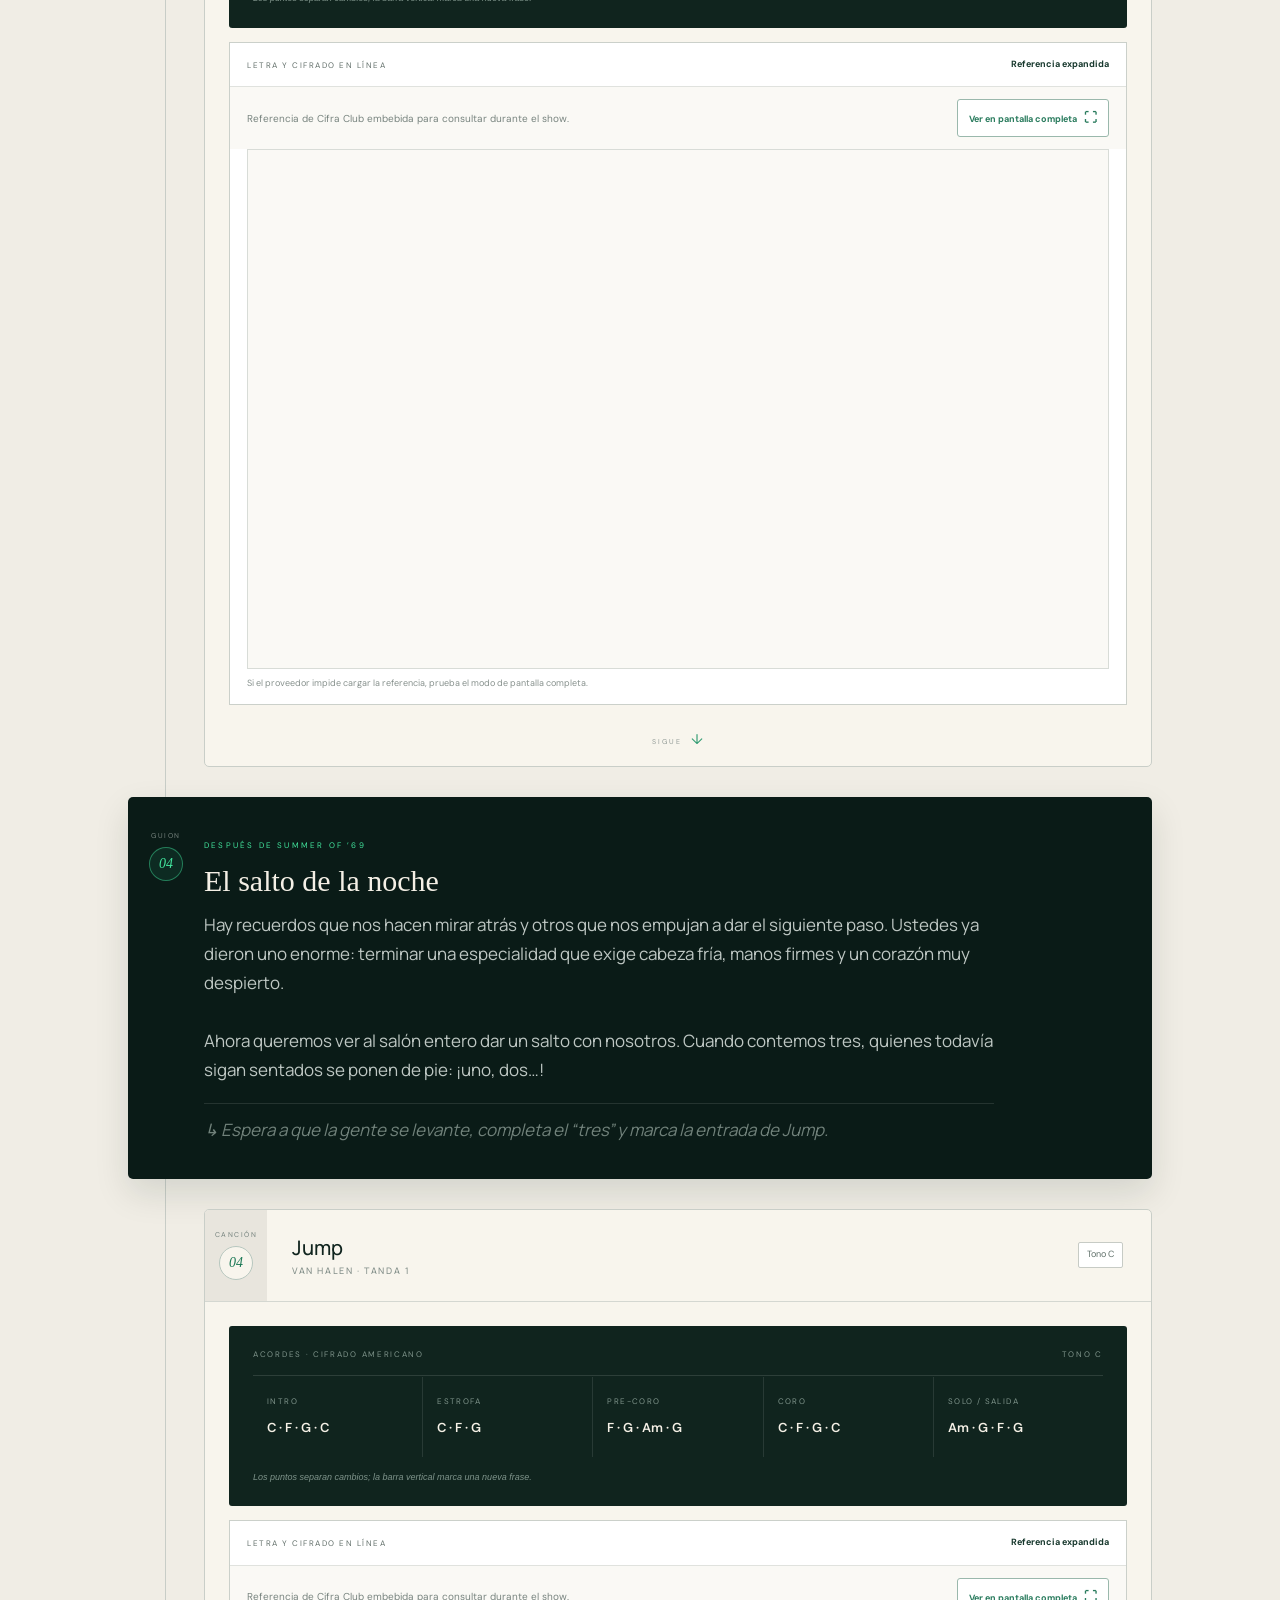
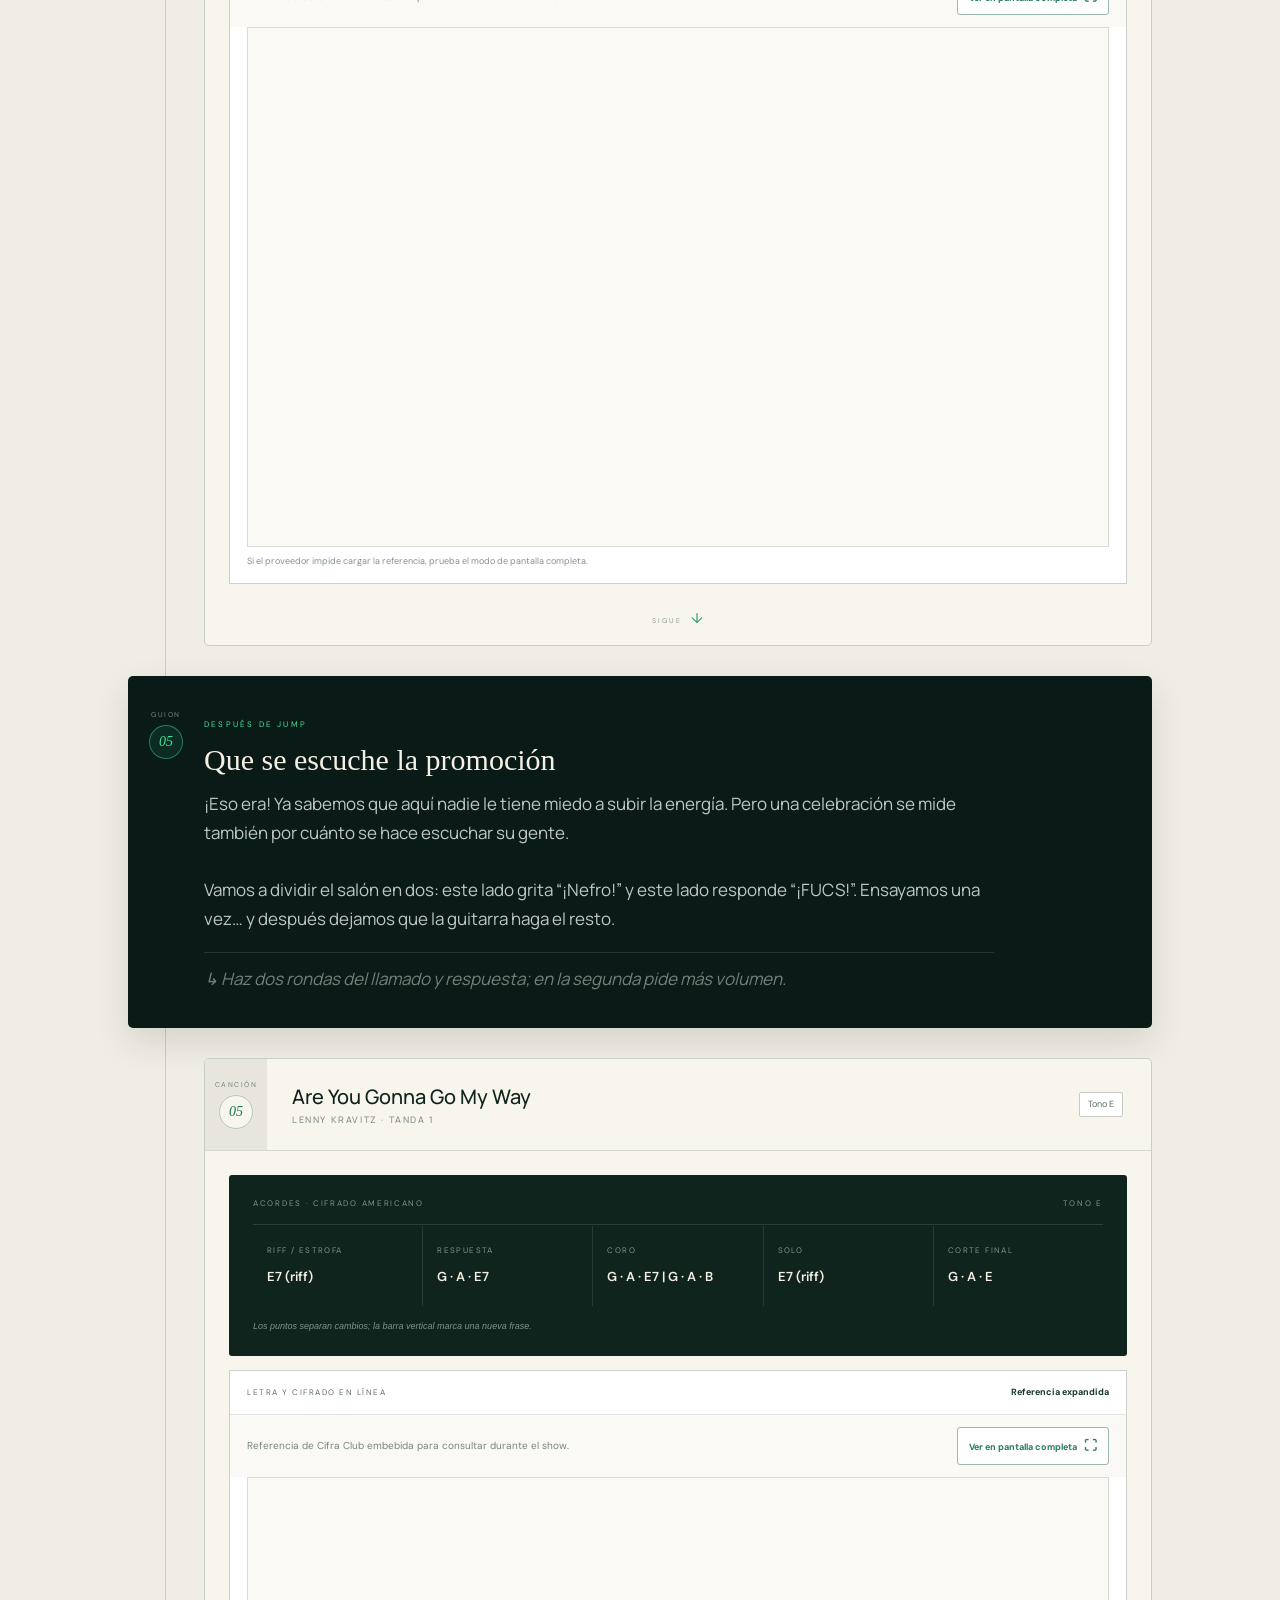
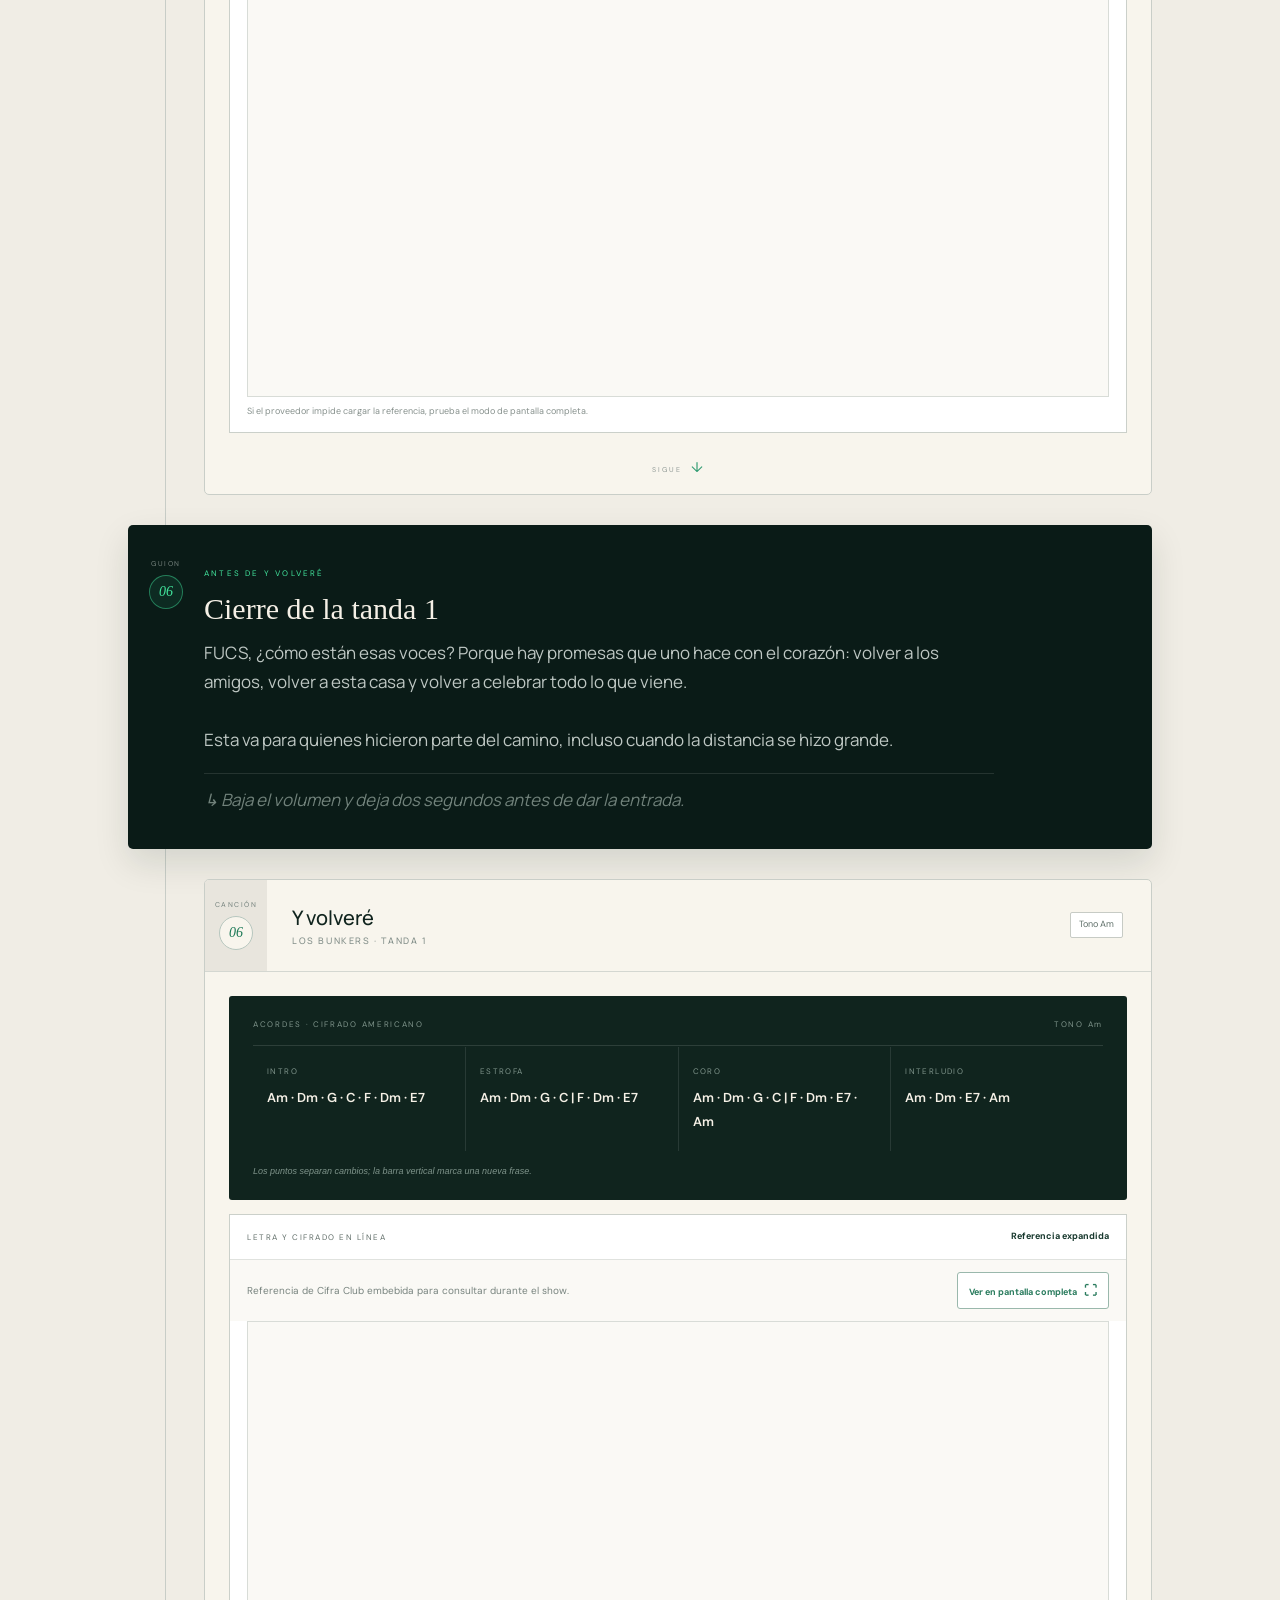
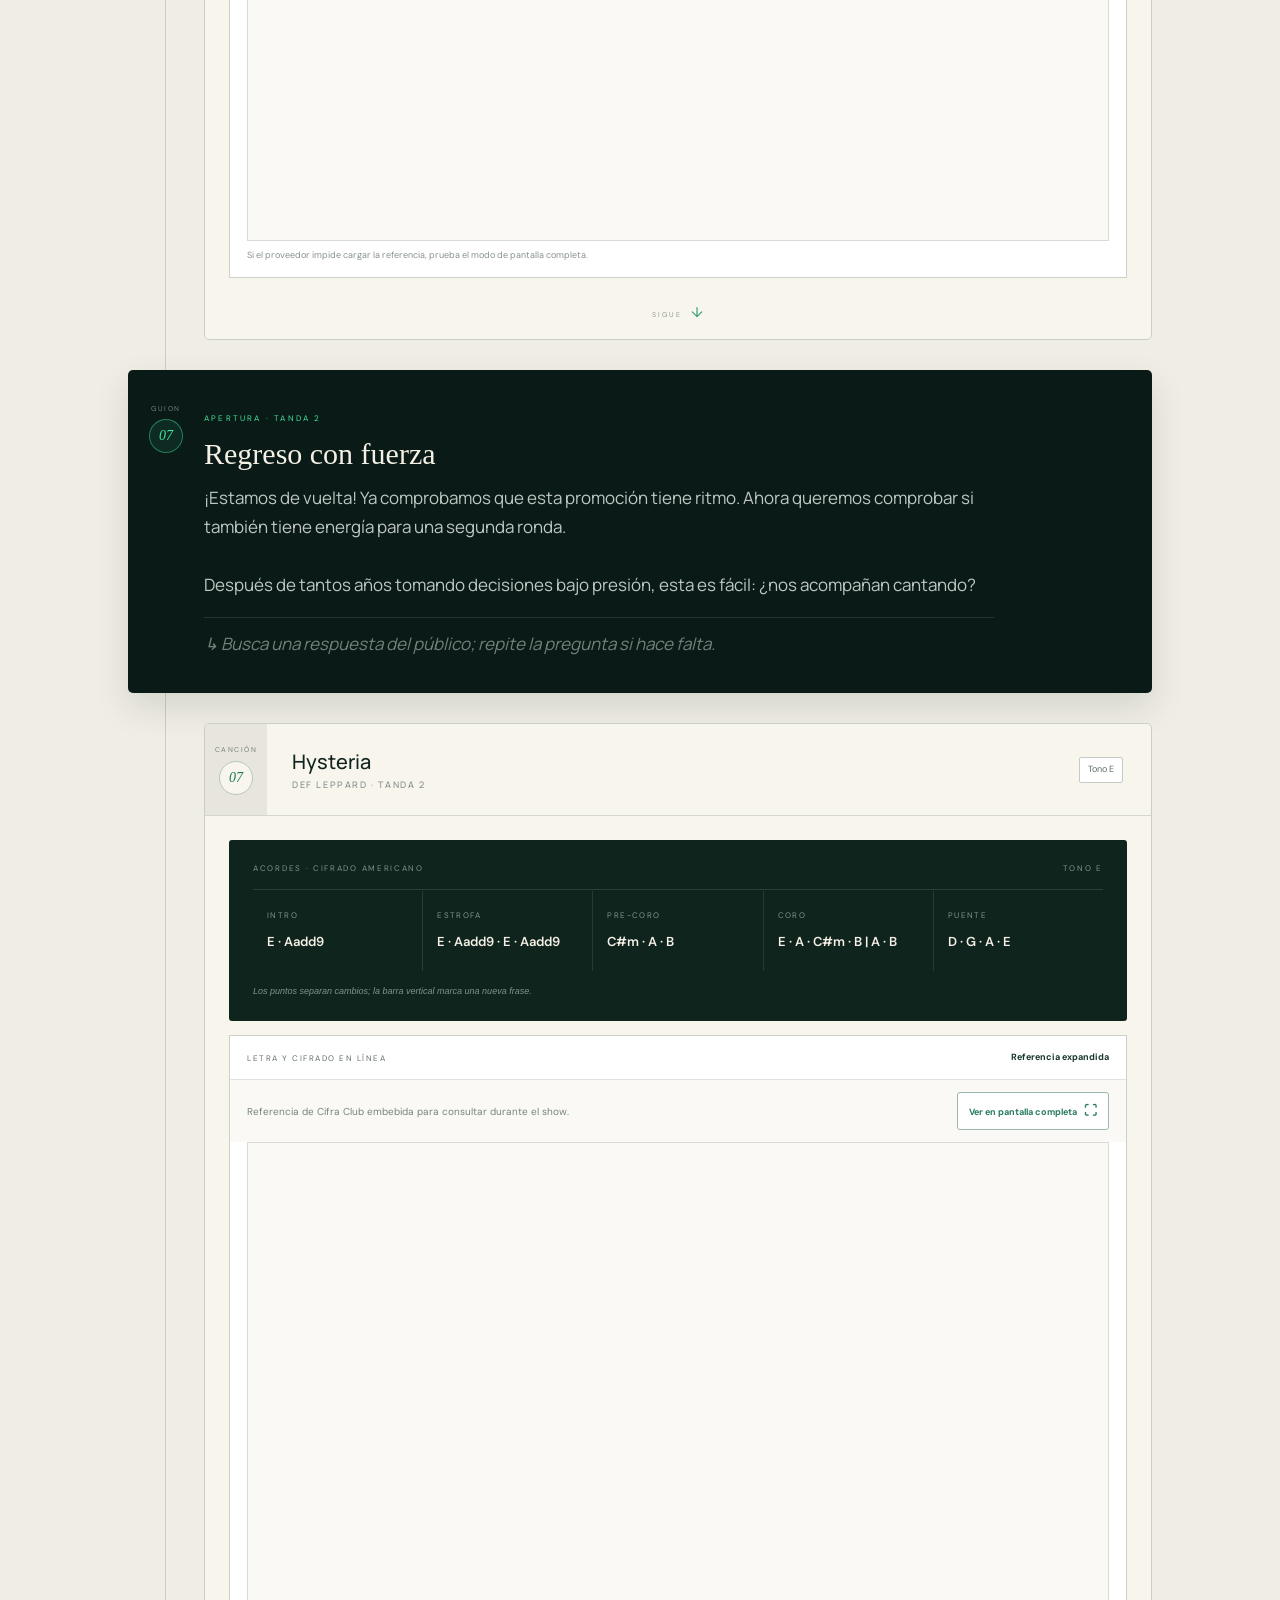
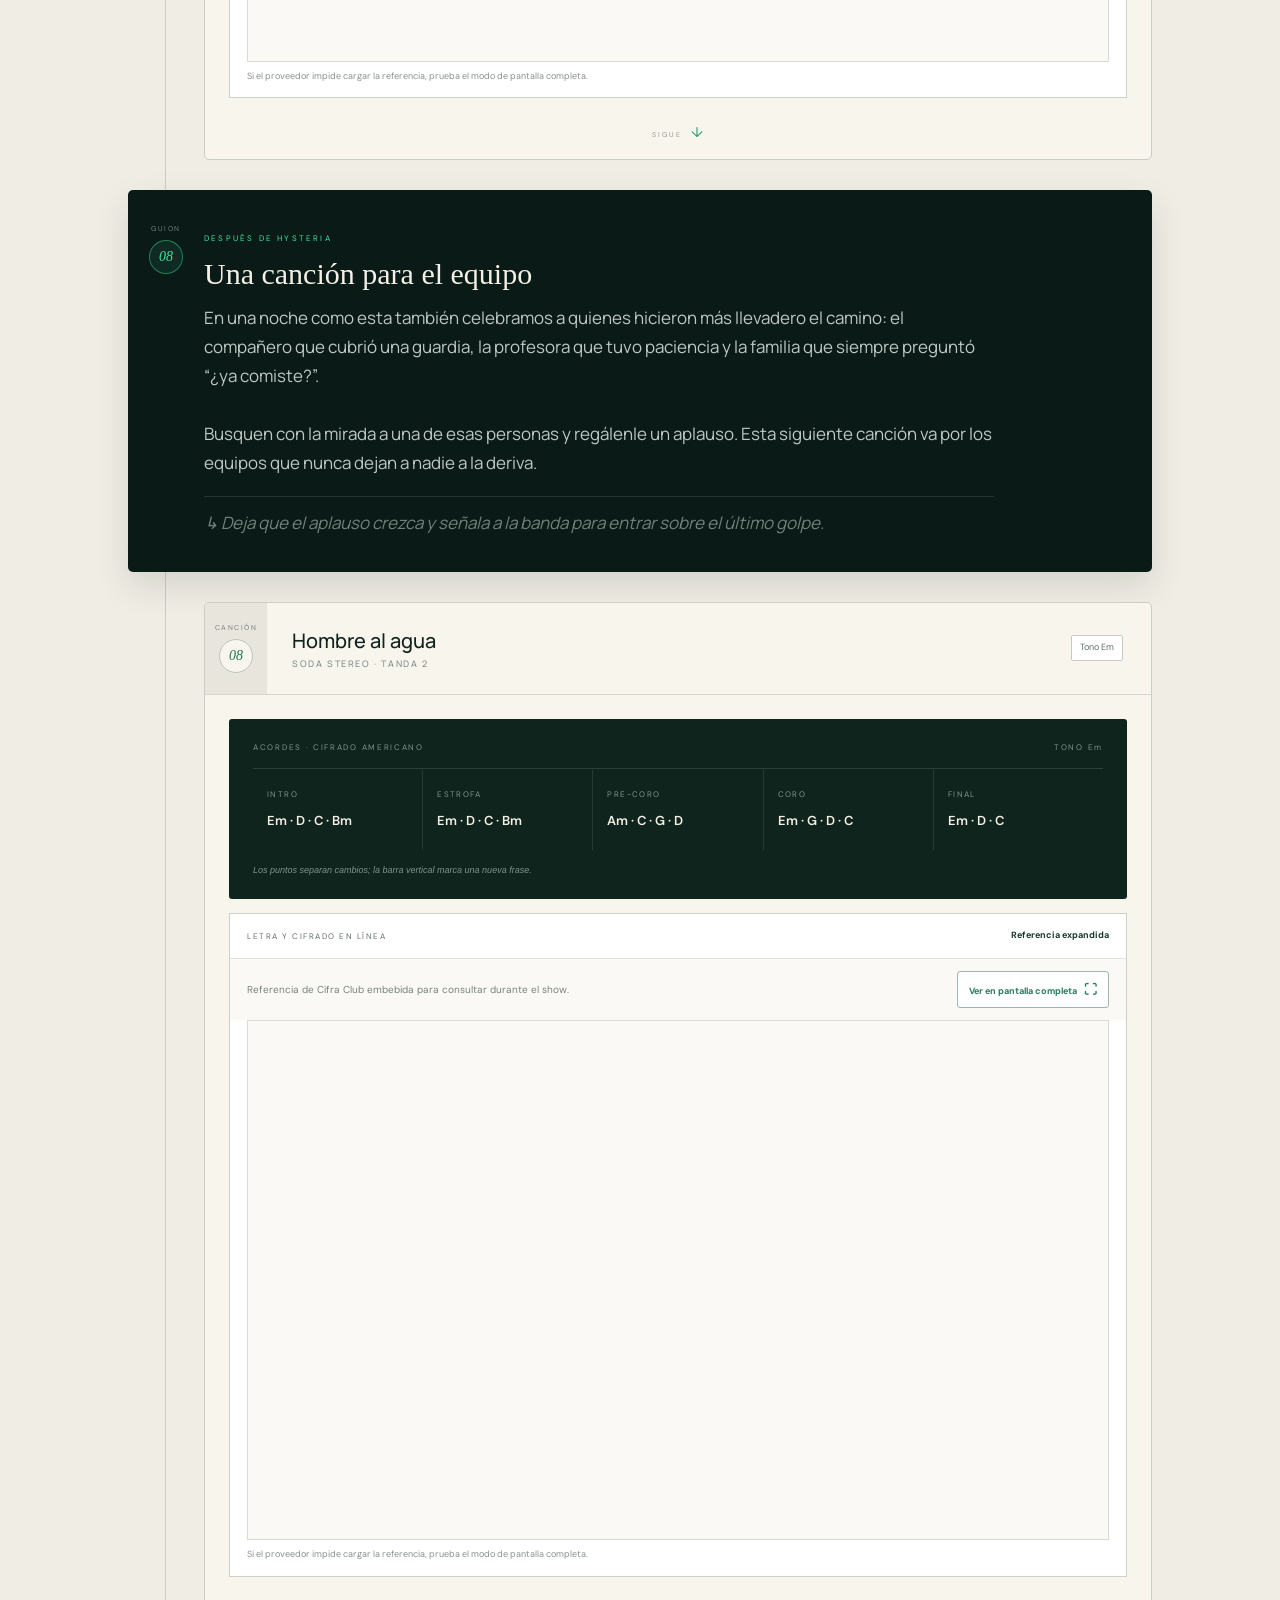
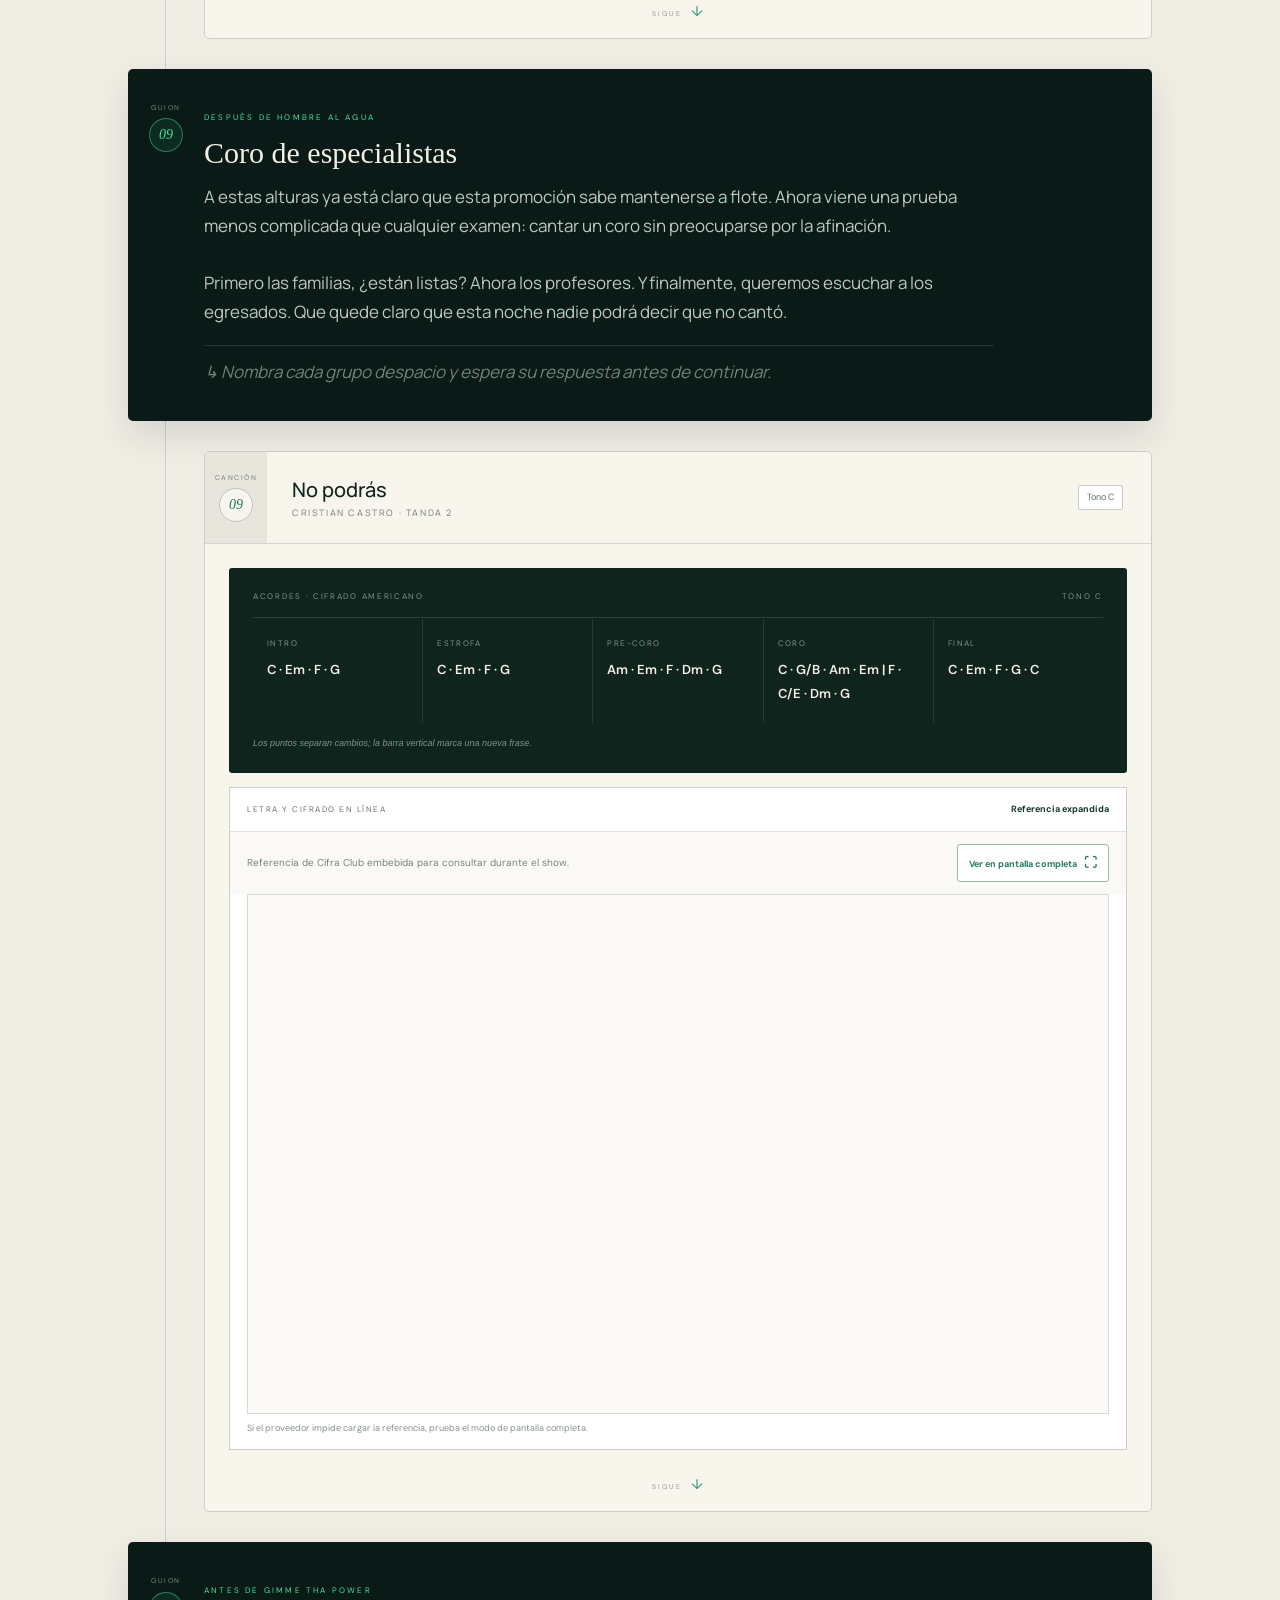
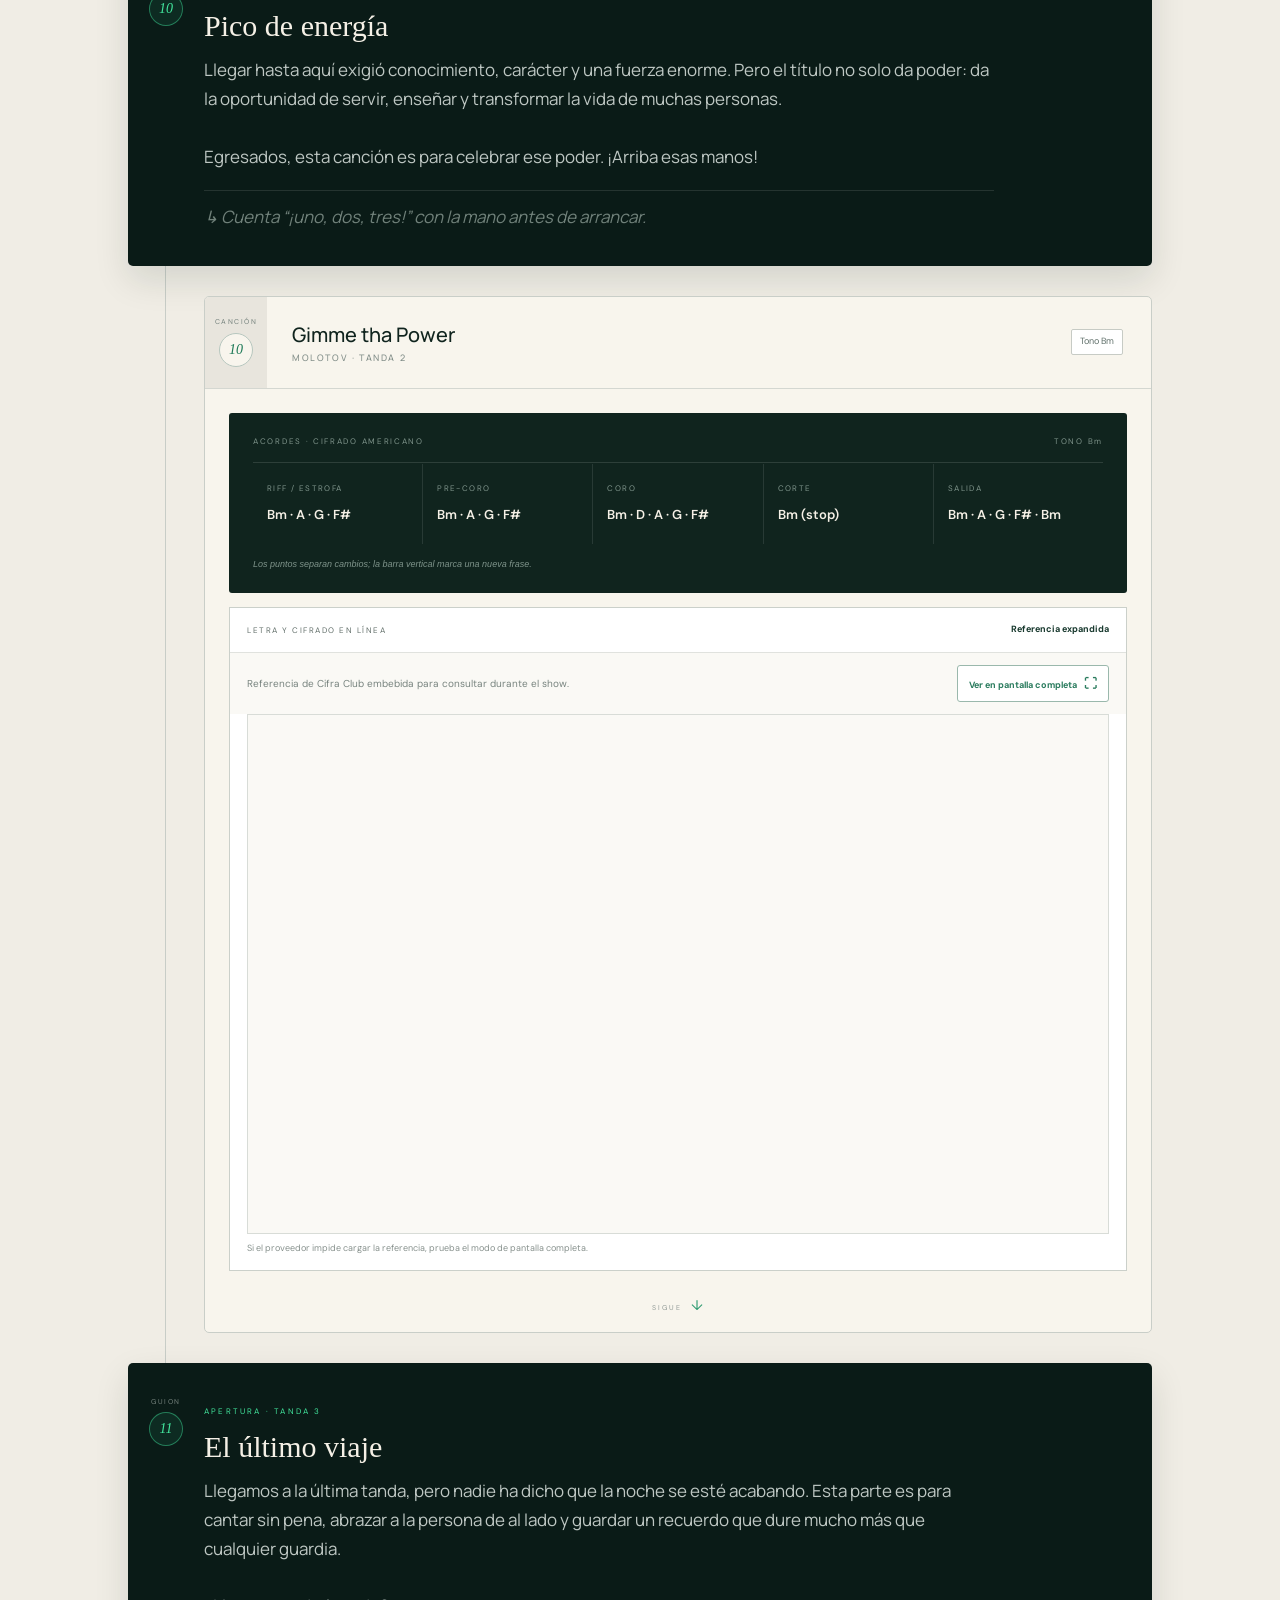
==== commit 1d548b46: "Add alternate lyrics and offline PDF options" ====
--- a/index.html
+++ b/index.html
@@ -24,6 +24,8 @@
       </button>
       <nav id="mainNav" aria-label="Navegación principal">
         <a href="#showFlow">Guion + repertorio</a>
+        <a href="alt.html">Opción alterna</a>
+        <a href="cancionero.pdf">PDF de respaldo</a>
         <a class="nav-cta" href="#showFlow">
           <svg viewBox="0 0 24 24"><path d="M12 18.5a6.5 6.5 0 1 0 0-13 6.5 6.5 0 0 0 0 13Z"/><path d="M8 10h8M8 13h5"/></svg>
           Empezar el show
@@ -39,10 +41,8 @@
         <p class="hero-copy">Una noche para soltar la bata, subir el volumen<br class="desktop" /> y celebrar todo lo que nos trajo hasta aquí.</p>
         <div class="hero-actions">
           <a class="button primary" href="#showFlow">Abrir guion enlazado <span>↓</span></a>
-          <a class="button ghost" href="#showFlow">
-            <svg viewBox="0 0 24 24"><path d="M8 5h8M6 9h12M8 13h8M10 17h4"/></svg>
-            Ver orden del show
-          </a>
+          <a class="button ghost" href="alt.html">Usar letras alternas <span>→</span></a>
+          <a class="button ghost" href="cancionero.pdf">Abrir PDF <span>↗</span></a>
         </div>
         <div class="event-meta">
           <div><span class="meta-icon">10</span><p><small>FECHA</small>Septiembre</p></div>
--- a/styles.css
+++ b/styles.css
@@ -68,3 +68,13 @@
 @media print{
   .show-flow{display:block!important}.flow-toolbar,.next-cue,.reference-viewer{display:none!important}.flow-script,.flow-song{break-inside:avoid;box-shadow:none}
 }
+
+/* Página alterna: fuentes secundarias visibles y fáciles de cambiar durante el show. */
+.option-nav .active-option{color:var(--green);border-bottom:1px solid var(--green)}
+.alt-intro{padding:150px 10vw 80px;background:radial-gradient(circle at 80% 20%,rgba(66,229,157,.15),transparent 35%),#071713}
+.alt-intro h1{font-size:clamp(58px,8vw,105px);margin:24px 0 22px}.alt-intro>p{max-width:680px;color:#a9b3ad;font-size:16px}
+.source-warning{max-width:760px;margin-top:28px;padding:16px 18px;border-left:3px solid var(--orange);background:rgba(255,116,72,.08);color:#aeb9b4;font-size:12px}.source-warning b{display:block;color:var(--ink);margin-bottom:3px}
+.alt-actions{display:flex;gap:12px;margin-top:28px}.alt-repertoire{padding:85px 10vw;background:#f0ede5;color:#10241e}
+.alt-set{max-width:1050px;margin:0 auto 90px;scroll-margin-top:95px}.alt-set-title{display:flex;align-items:end;justify-content:space-between;border-bottom:1px solid #c8cdc7;margin-bottom:20px;padding-bottom:18px}.alt-set-title span{color:#26805f;font-size:9px;font-weight:700;letter-spacing:2.5px}.alt-set-title h2{font-size:42px}
+.alt-song{margin:14px 0;border:1px solid #c9cec8;border-radius:5px;background:#fff;overflow:hidden}.alt-song header{min-height:78px;display:grid;grid-template-columns:58px 1fr auto;align-items:center;padding-right:18px;border-bottom:1px solid #dce0dc}.alt-song header>span{height:100%;display:grid;place-items:center;background:#e6e3da;color:#398667;font:italic 15px var(--serif)}.alt-song h3{margin:0;font:500 18px 'Manrope'}.alt-song p{margin:3px 0 0;color:#7a8781;font-size:9px;text-transform:uppercase;letter-spacing:1px}.alt-song header div{padding:12px 18px}.alt-song header a{padding:9px 12px;border:1px solid #9ab8ac;border-radius:3px;color:#297b5d;text-decoration:none;font-size:10px;font-weight:700}.alt-song iframe{display:block;width:calc(100% - 32px);height:560px;margin:16px;border:1px solid #d8dcd7;background:#faf9f5}
+@media(max-width:760px){.option-nav{display:flex!important;gap:14px!important;position:static!important;background:none!important;padding:0!important;flex-direction:row!important}.option-nav a{font-size:9px!important}.alt-intro{padding:115px 20px 60px}.alt-actions{flex-direction:column}.alt-repertoire{padding:55px 12px}.alt-set-title{display:block}.alt-set-title h2{font-size:34px;margin-top:10px}.alt-song header{grid-template-columns:44px 1fr}.alt-song header a{grid-column:2;margin:0 12px 12px;text-align:center}.alt-song iframe{height:68vh;min-height:440px;margin:10px;width:calc(100% - 20px)}}
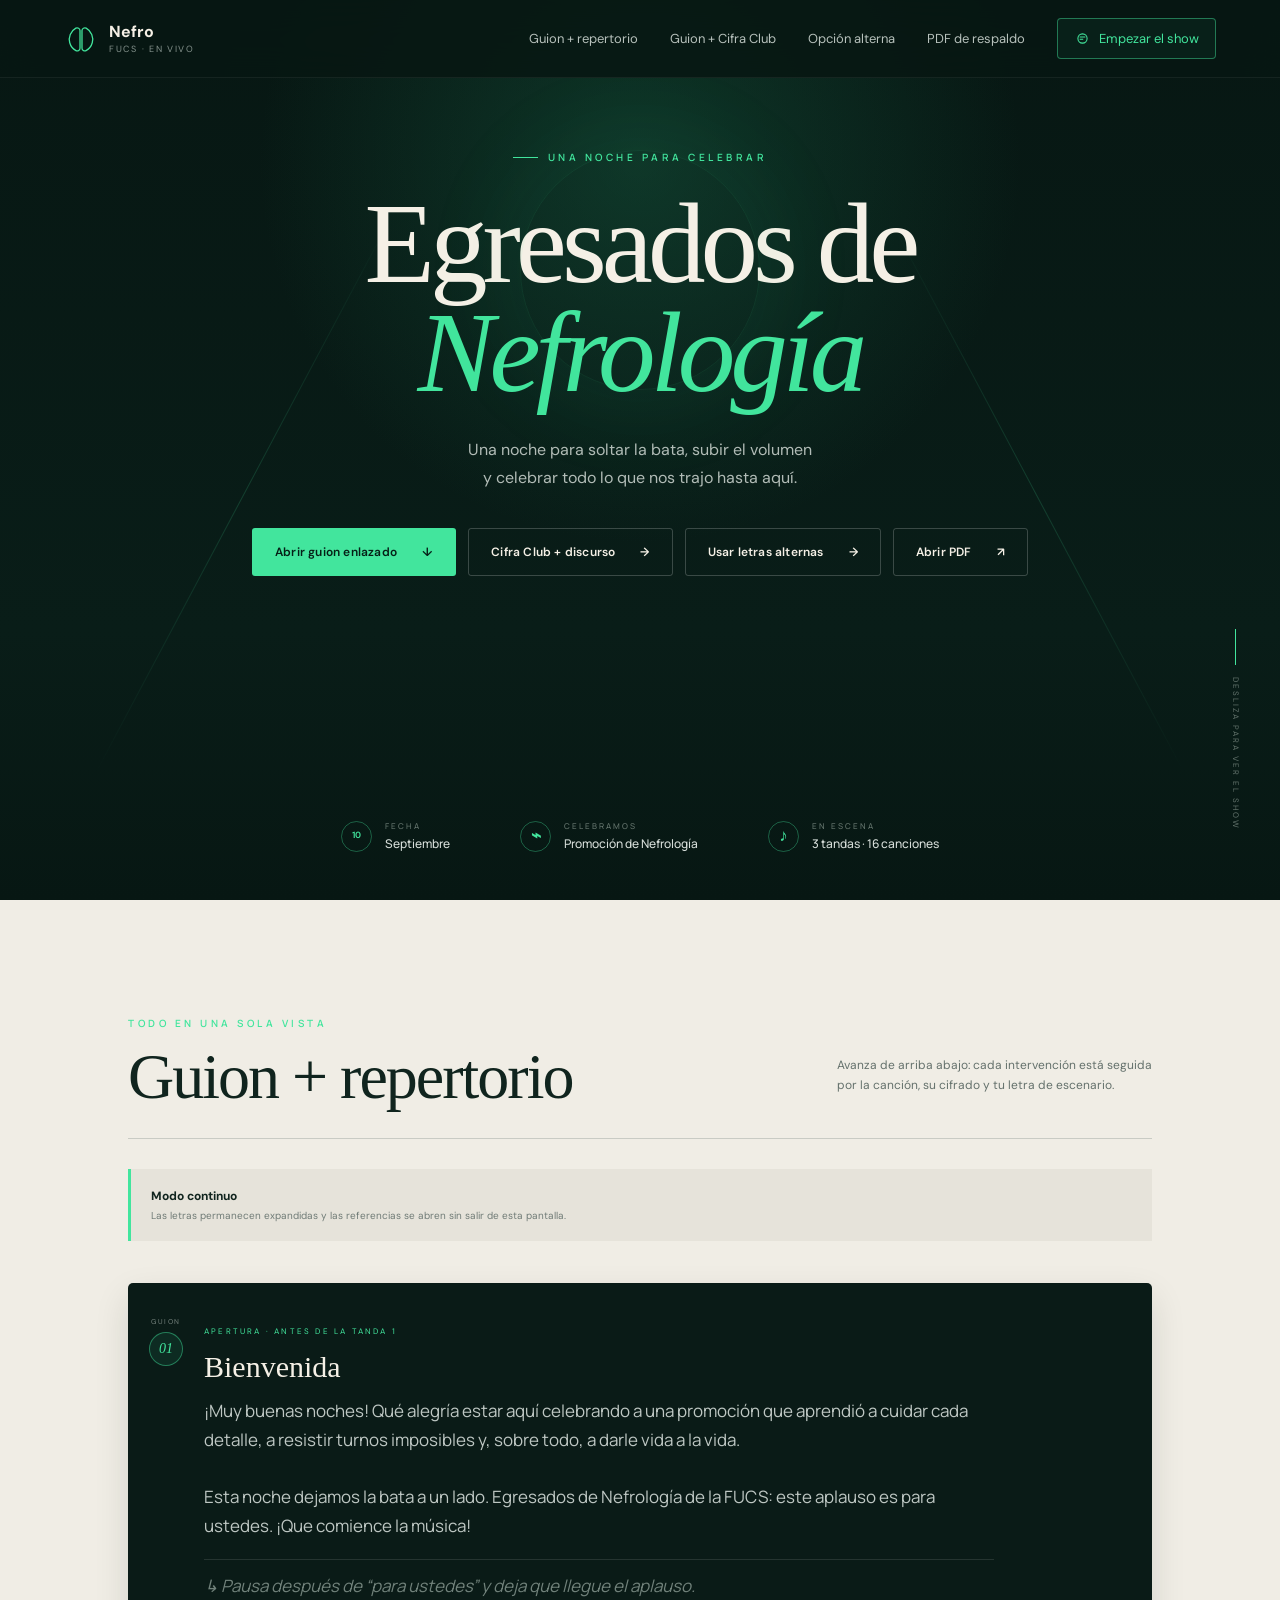
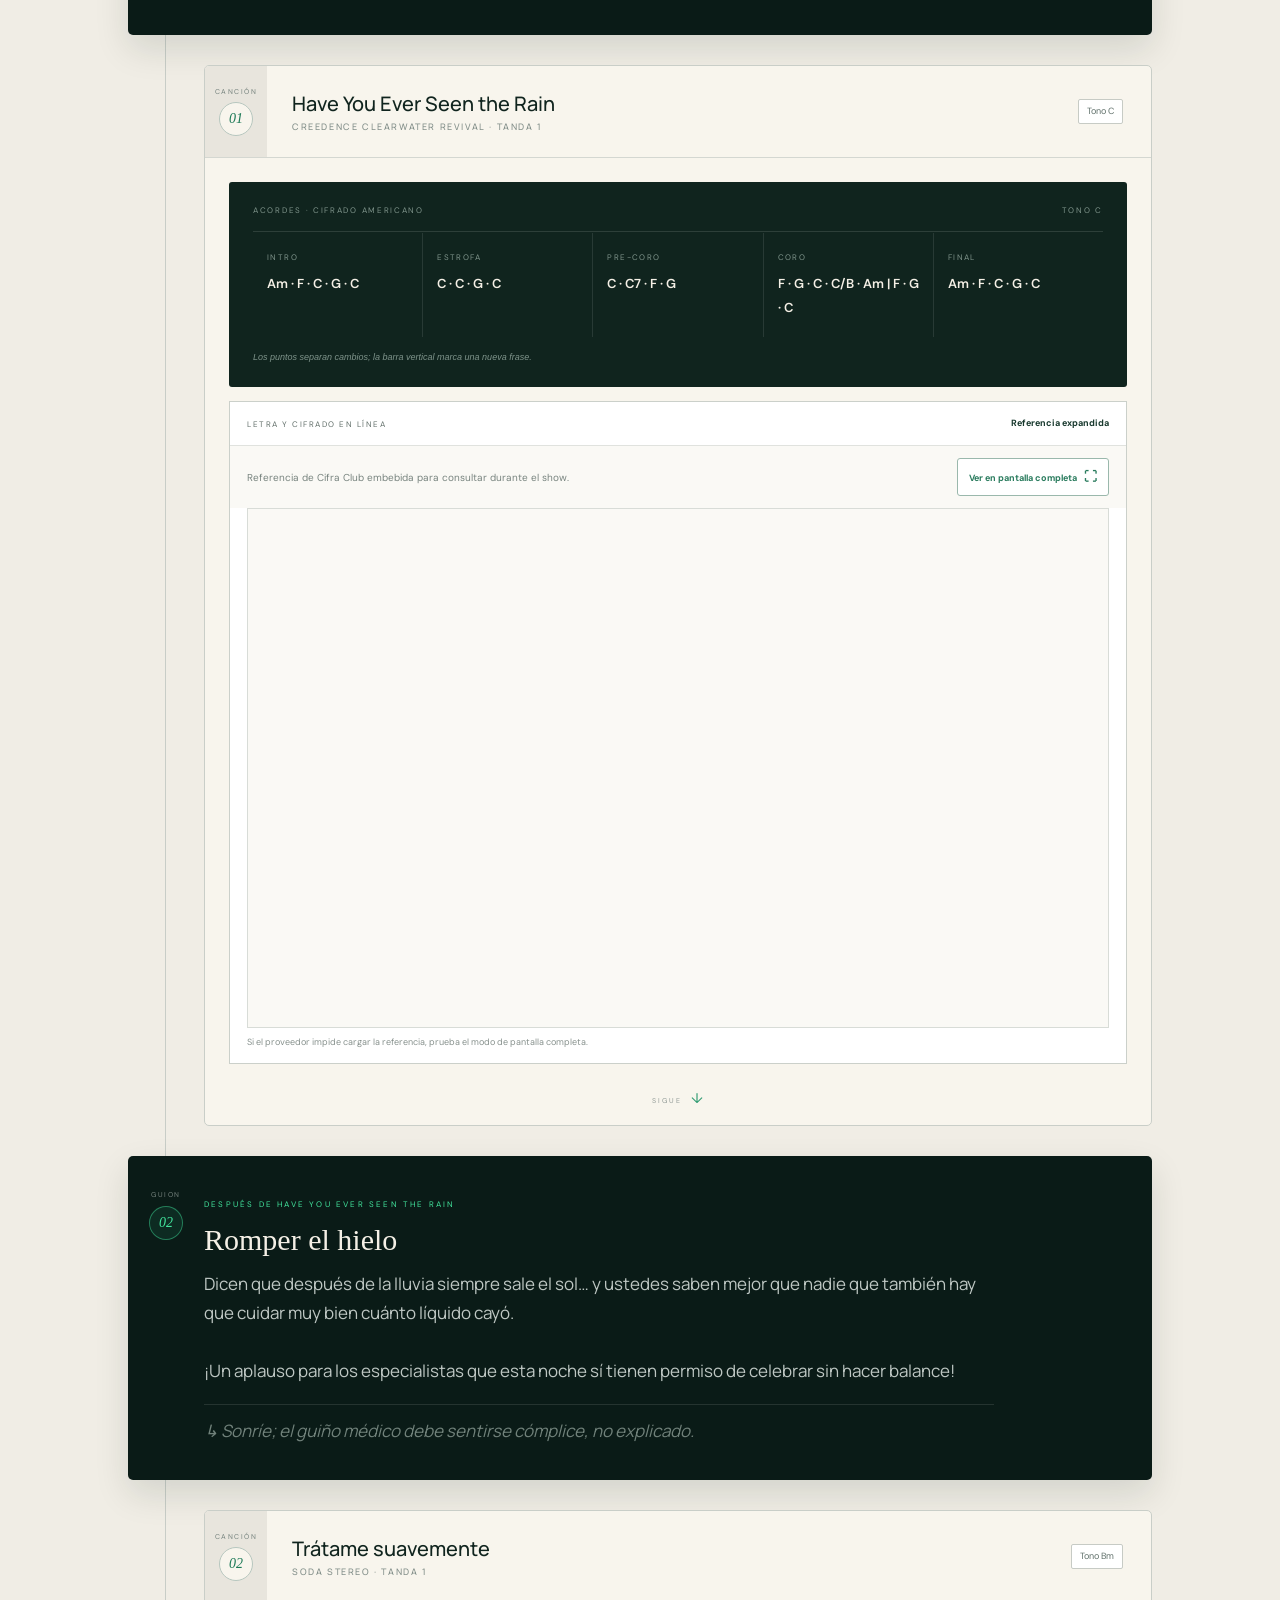
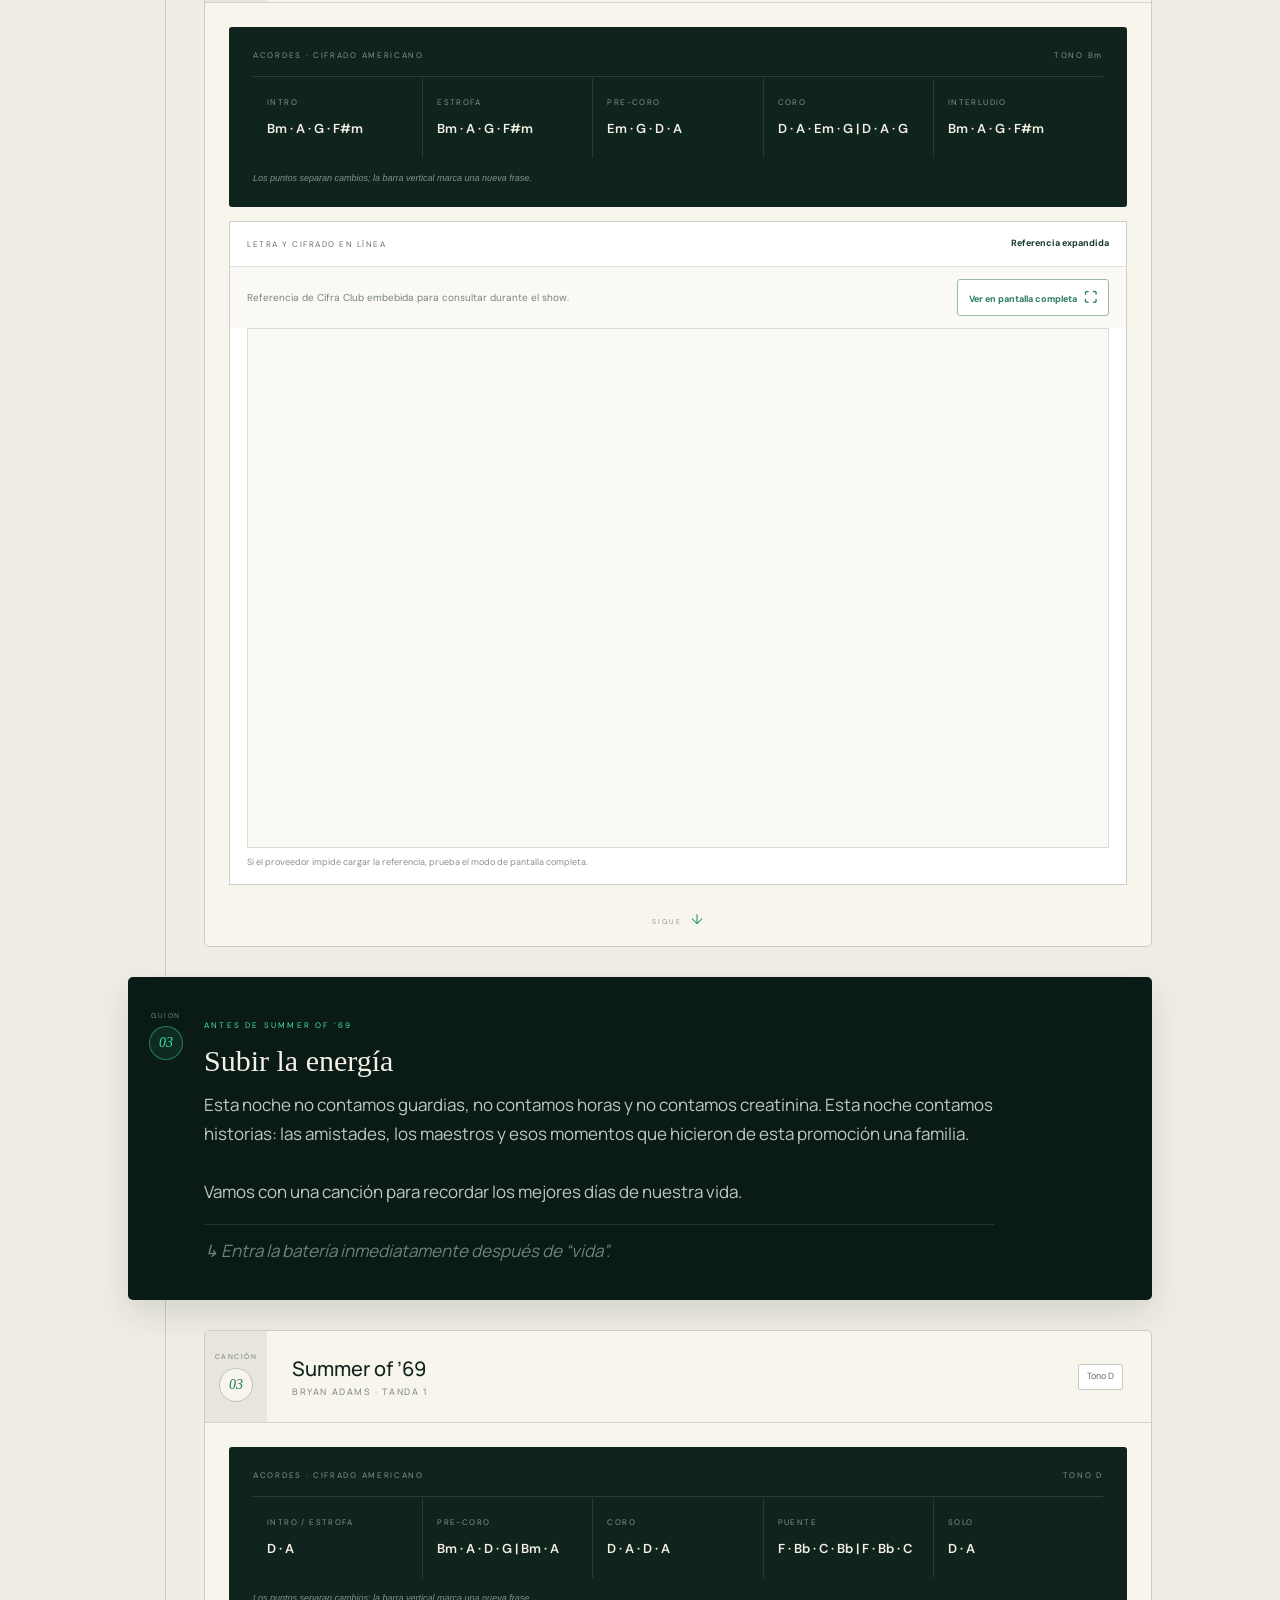
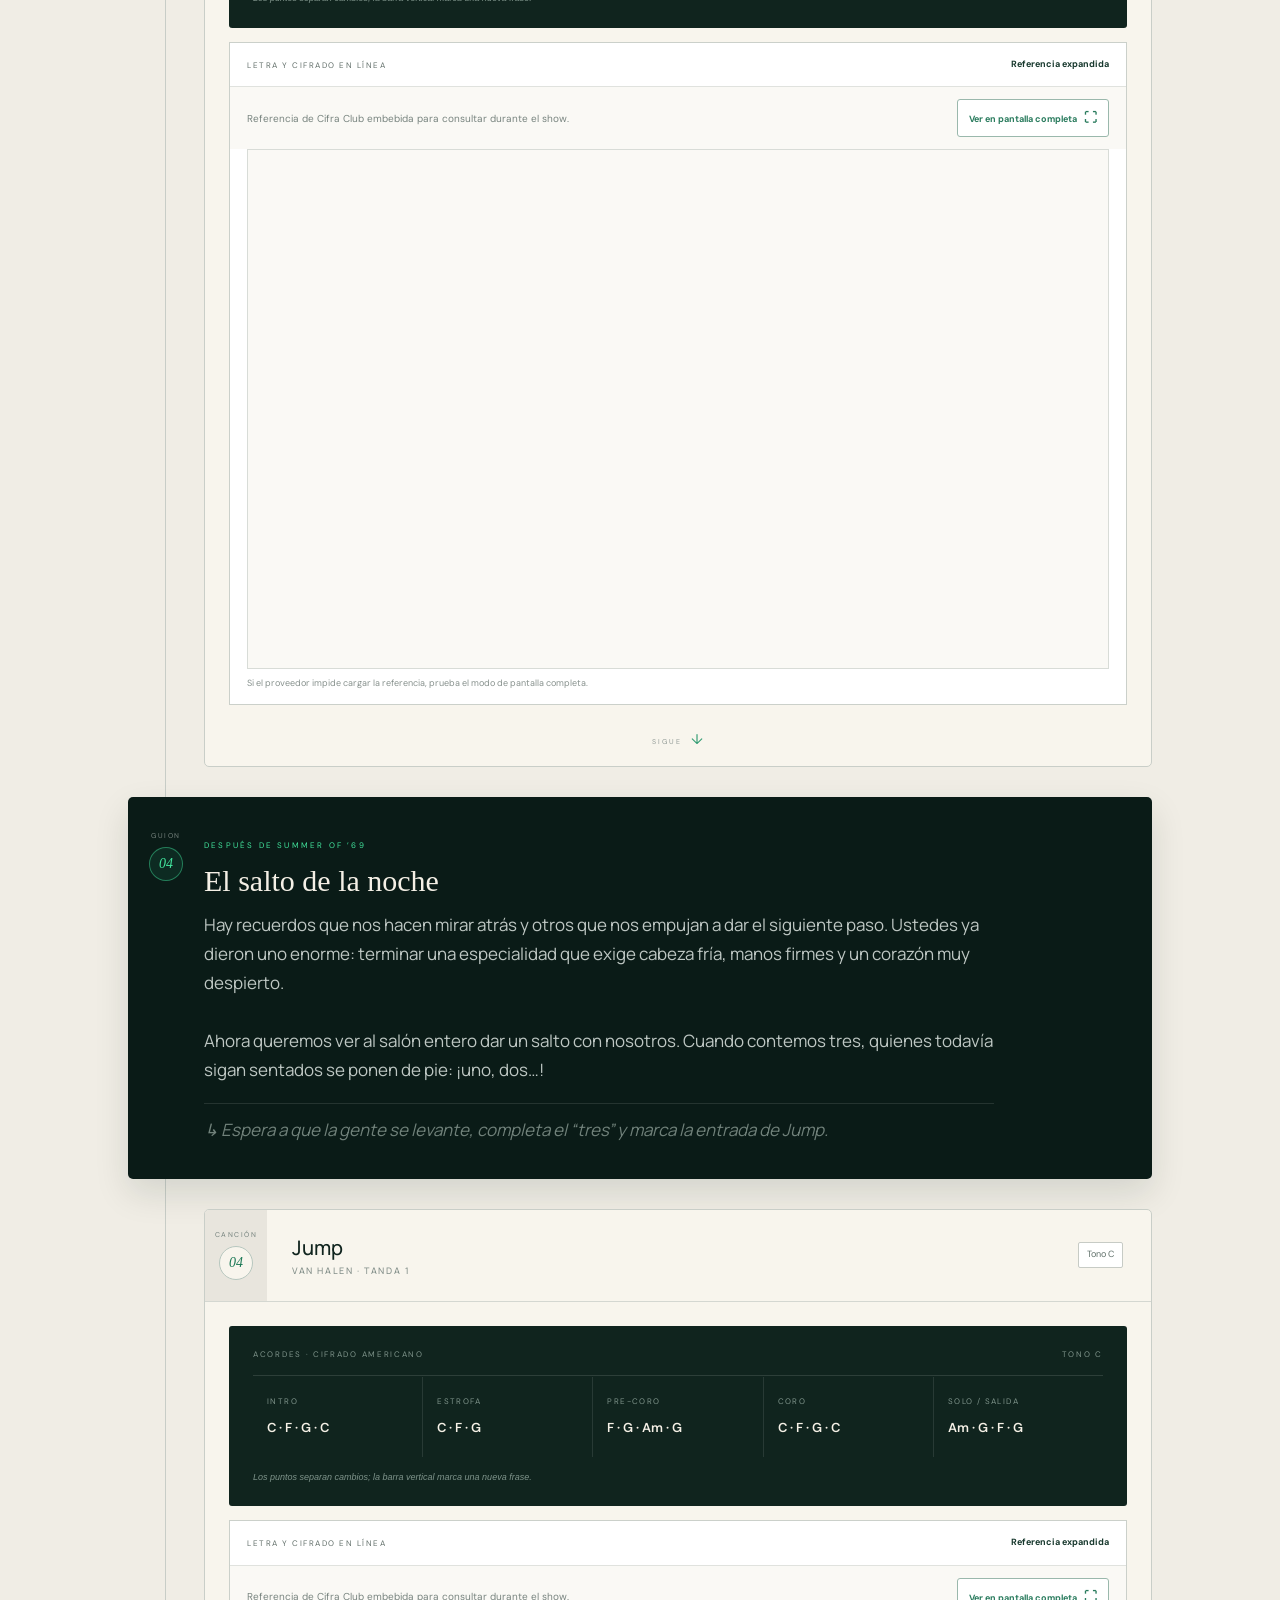
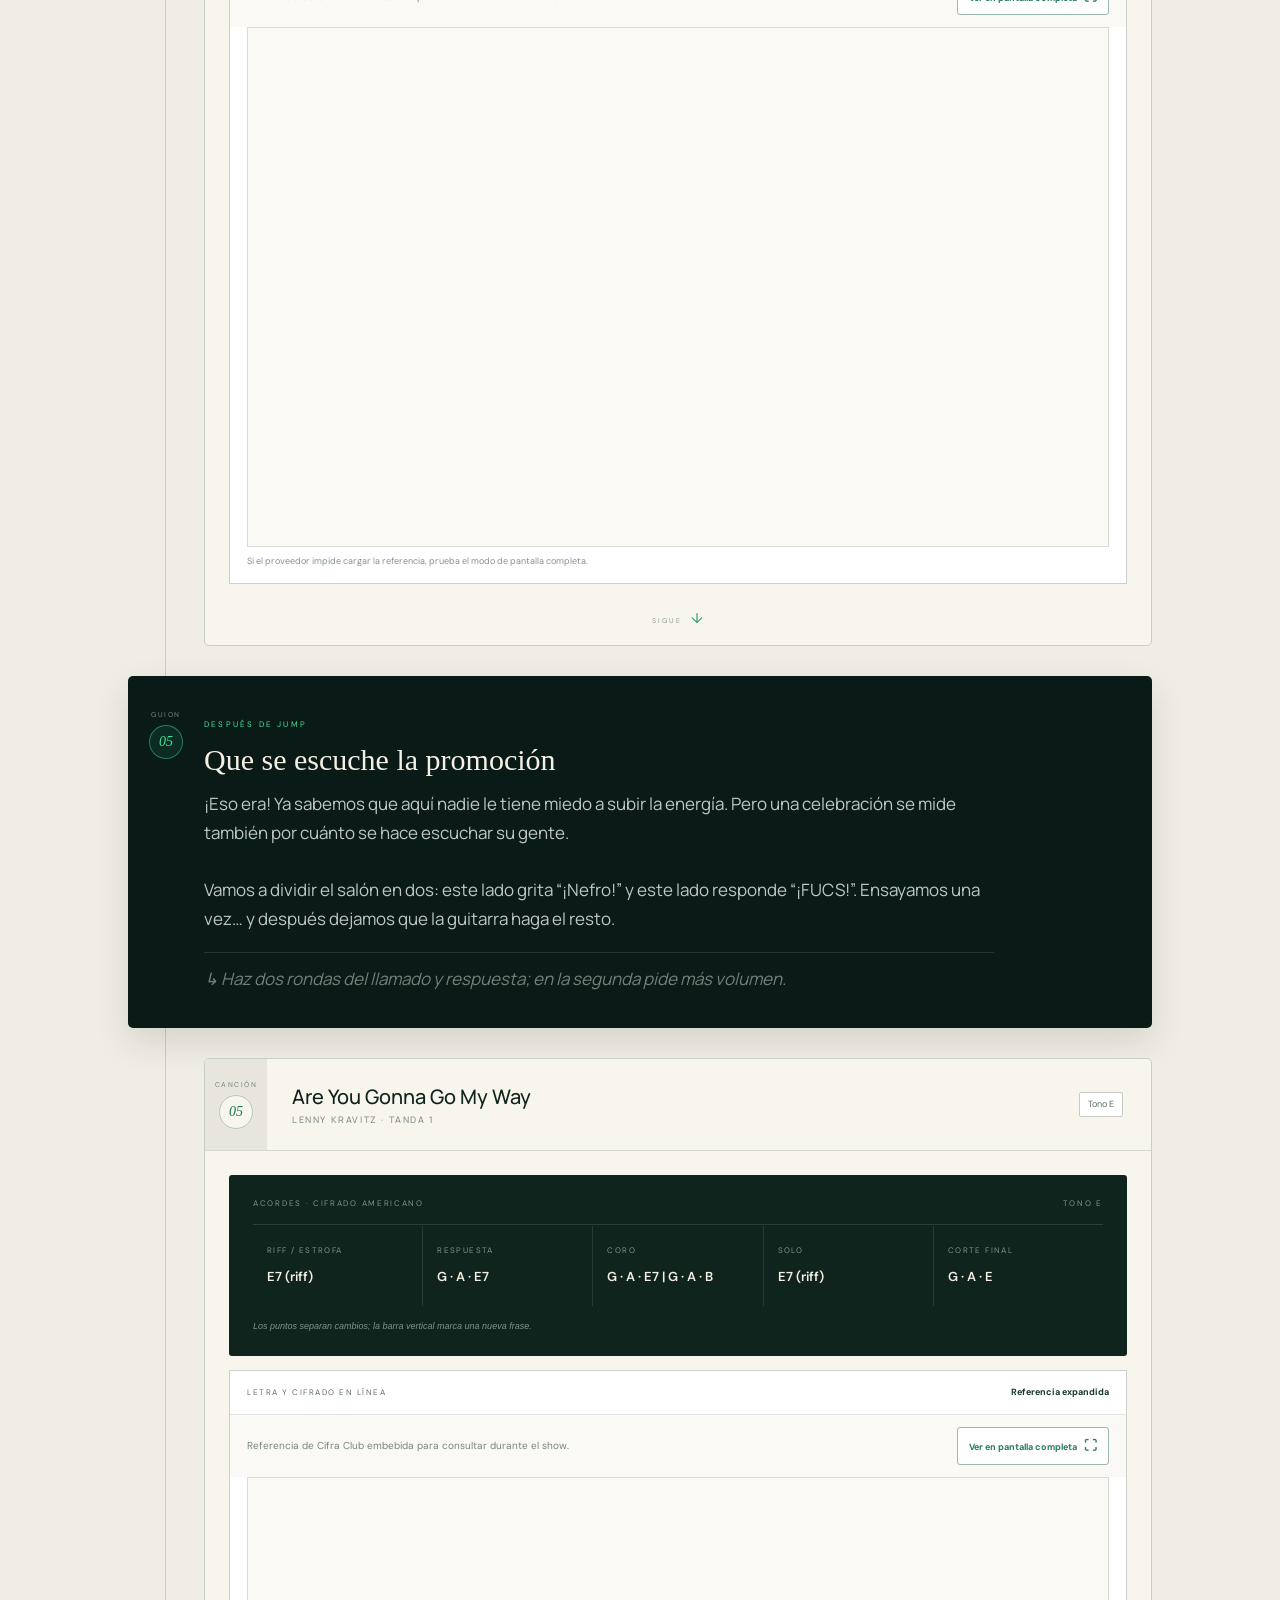
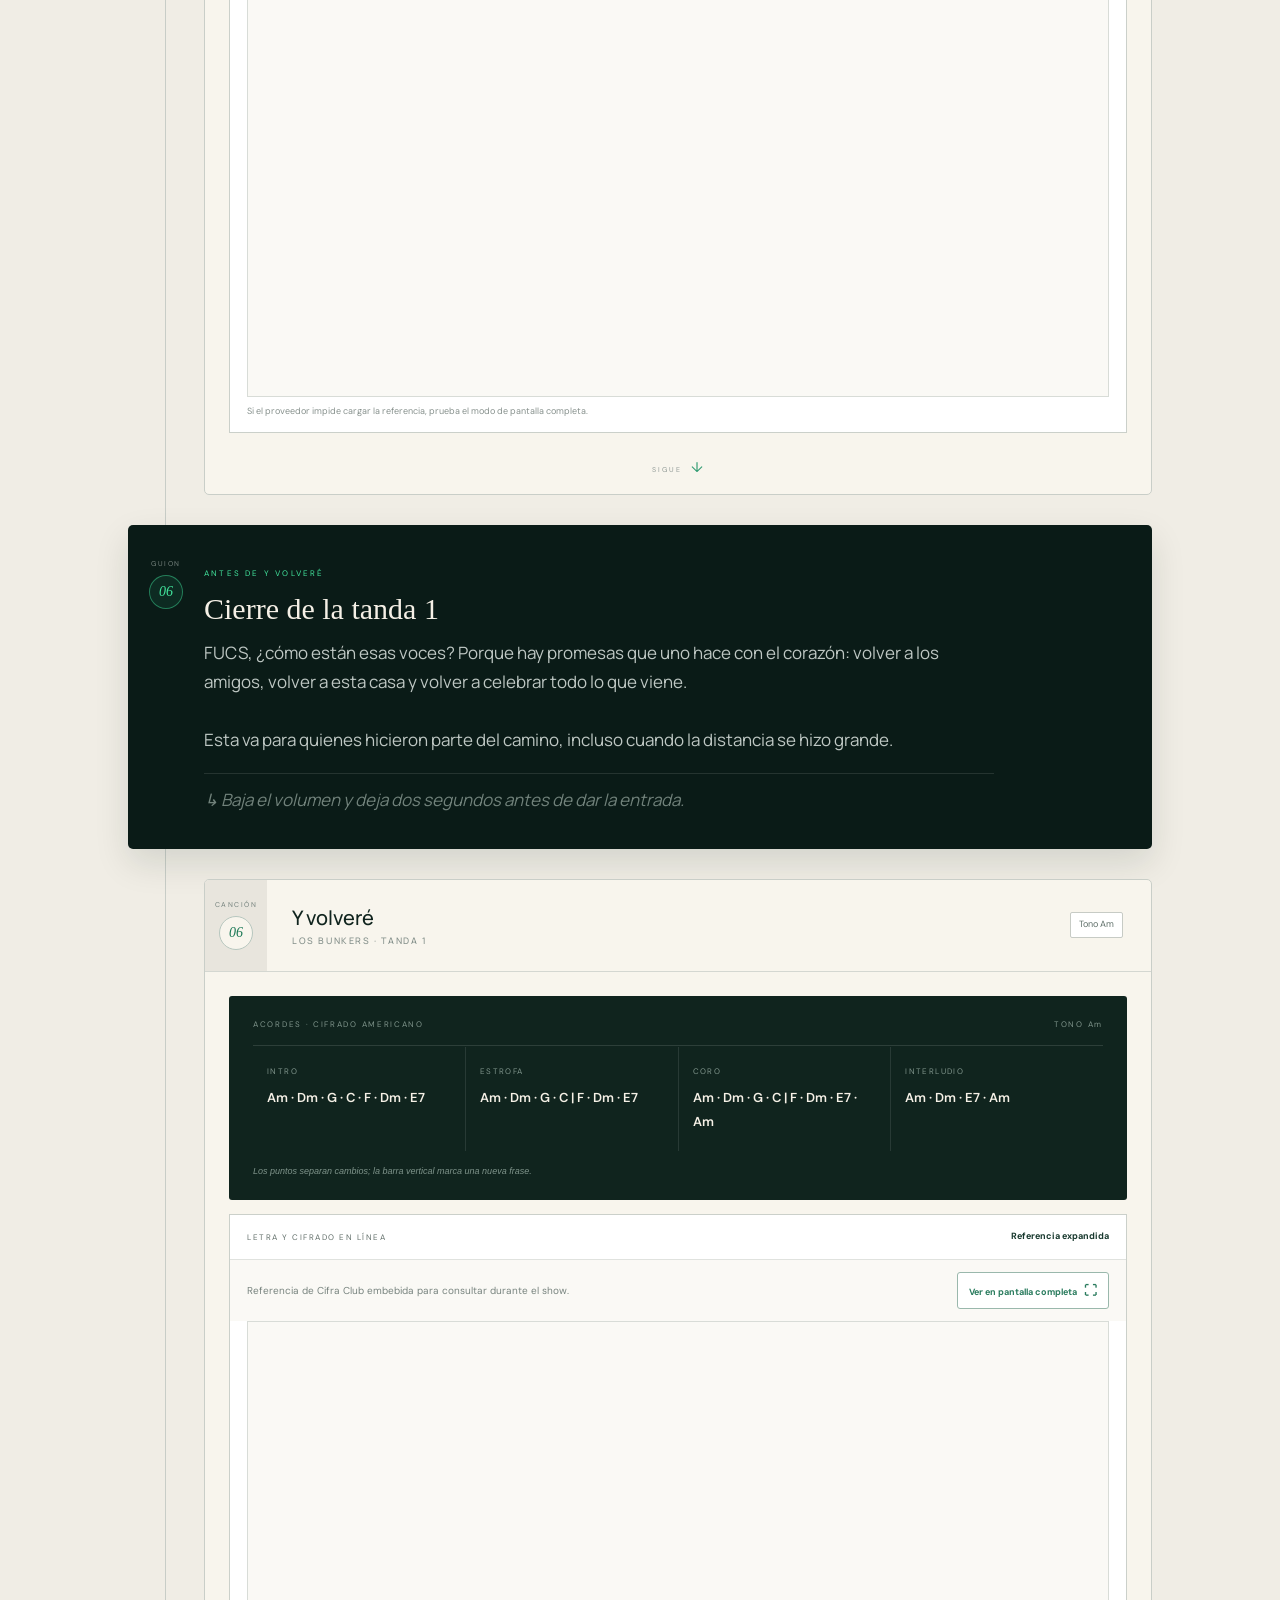
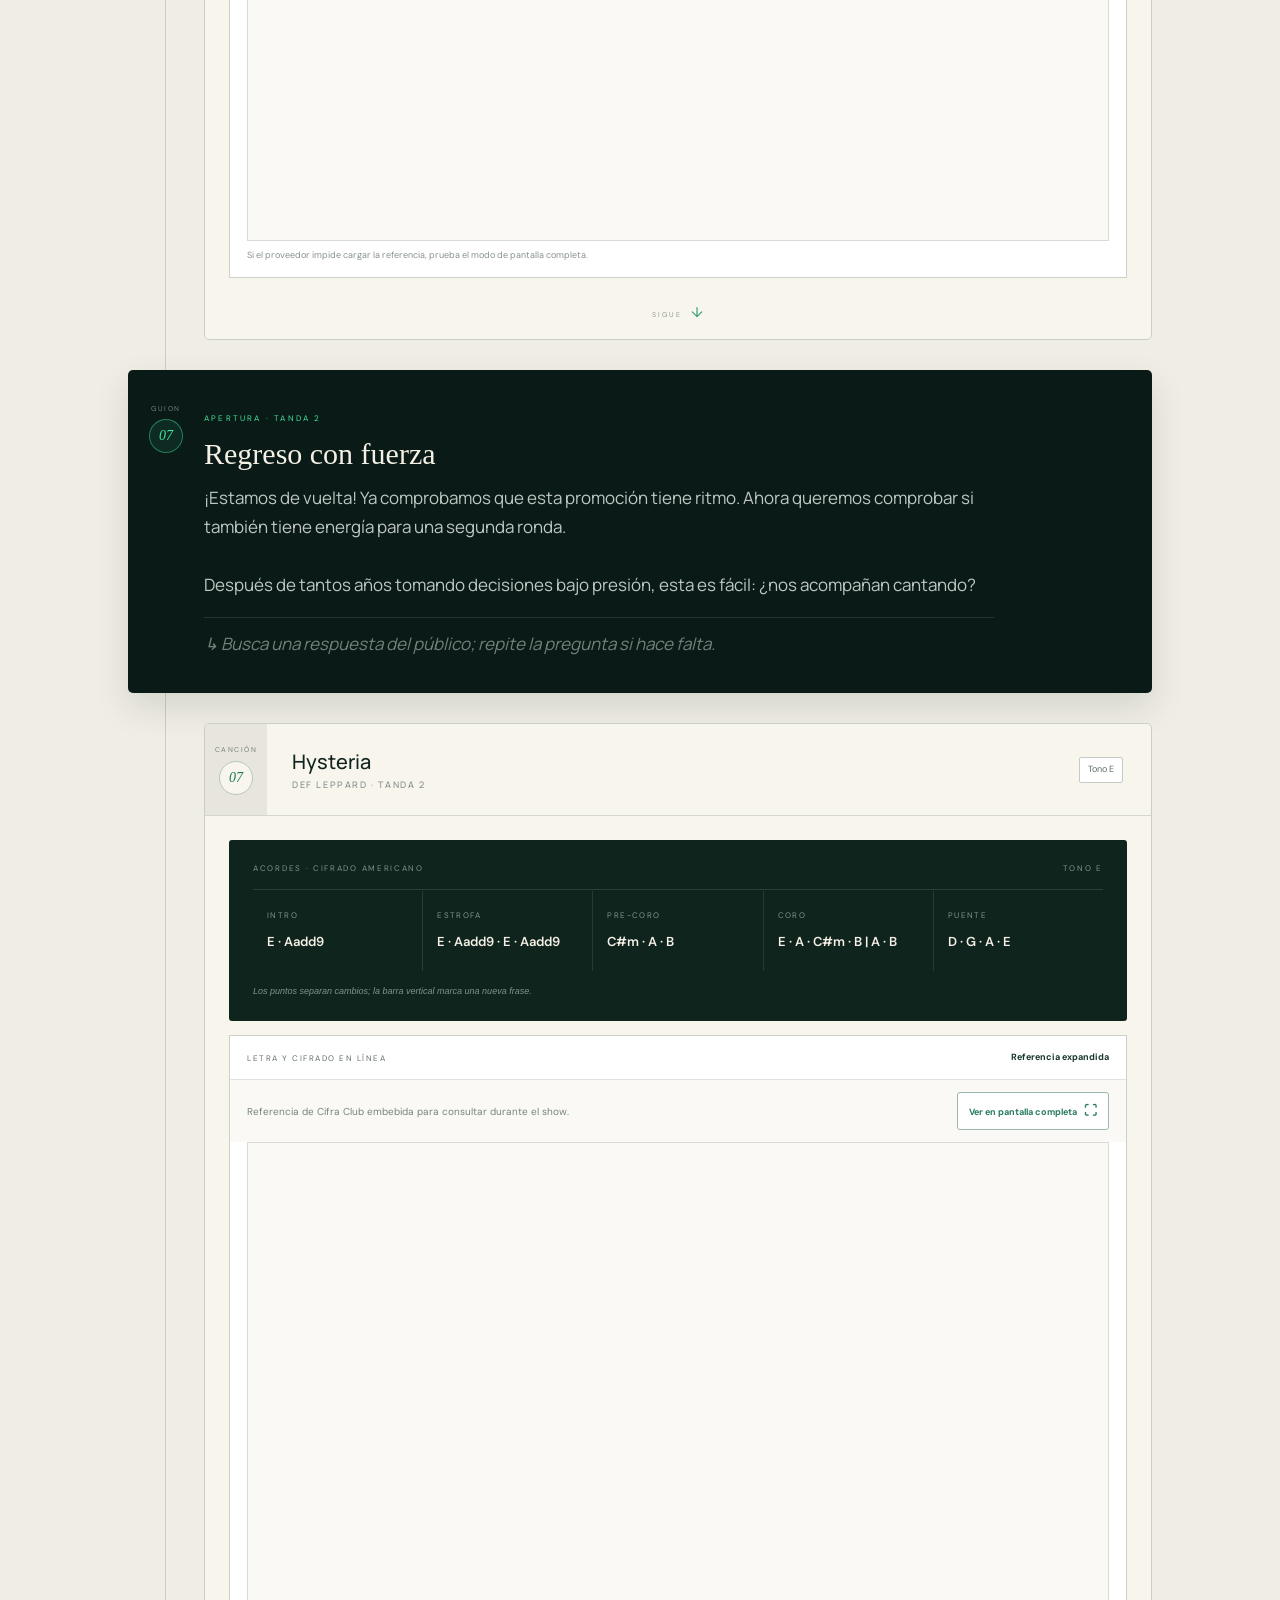
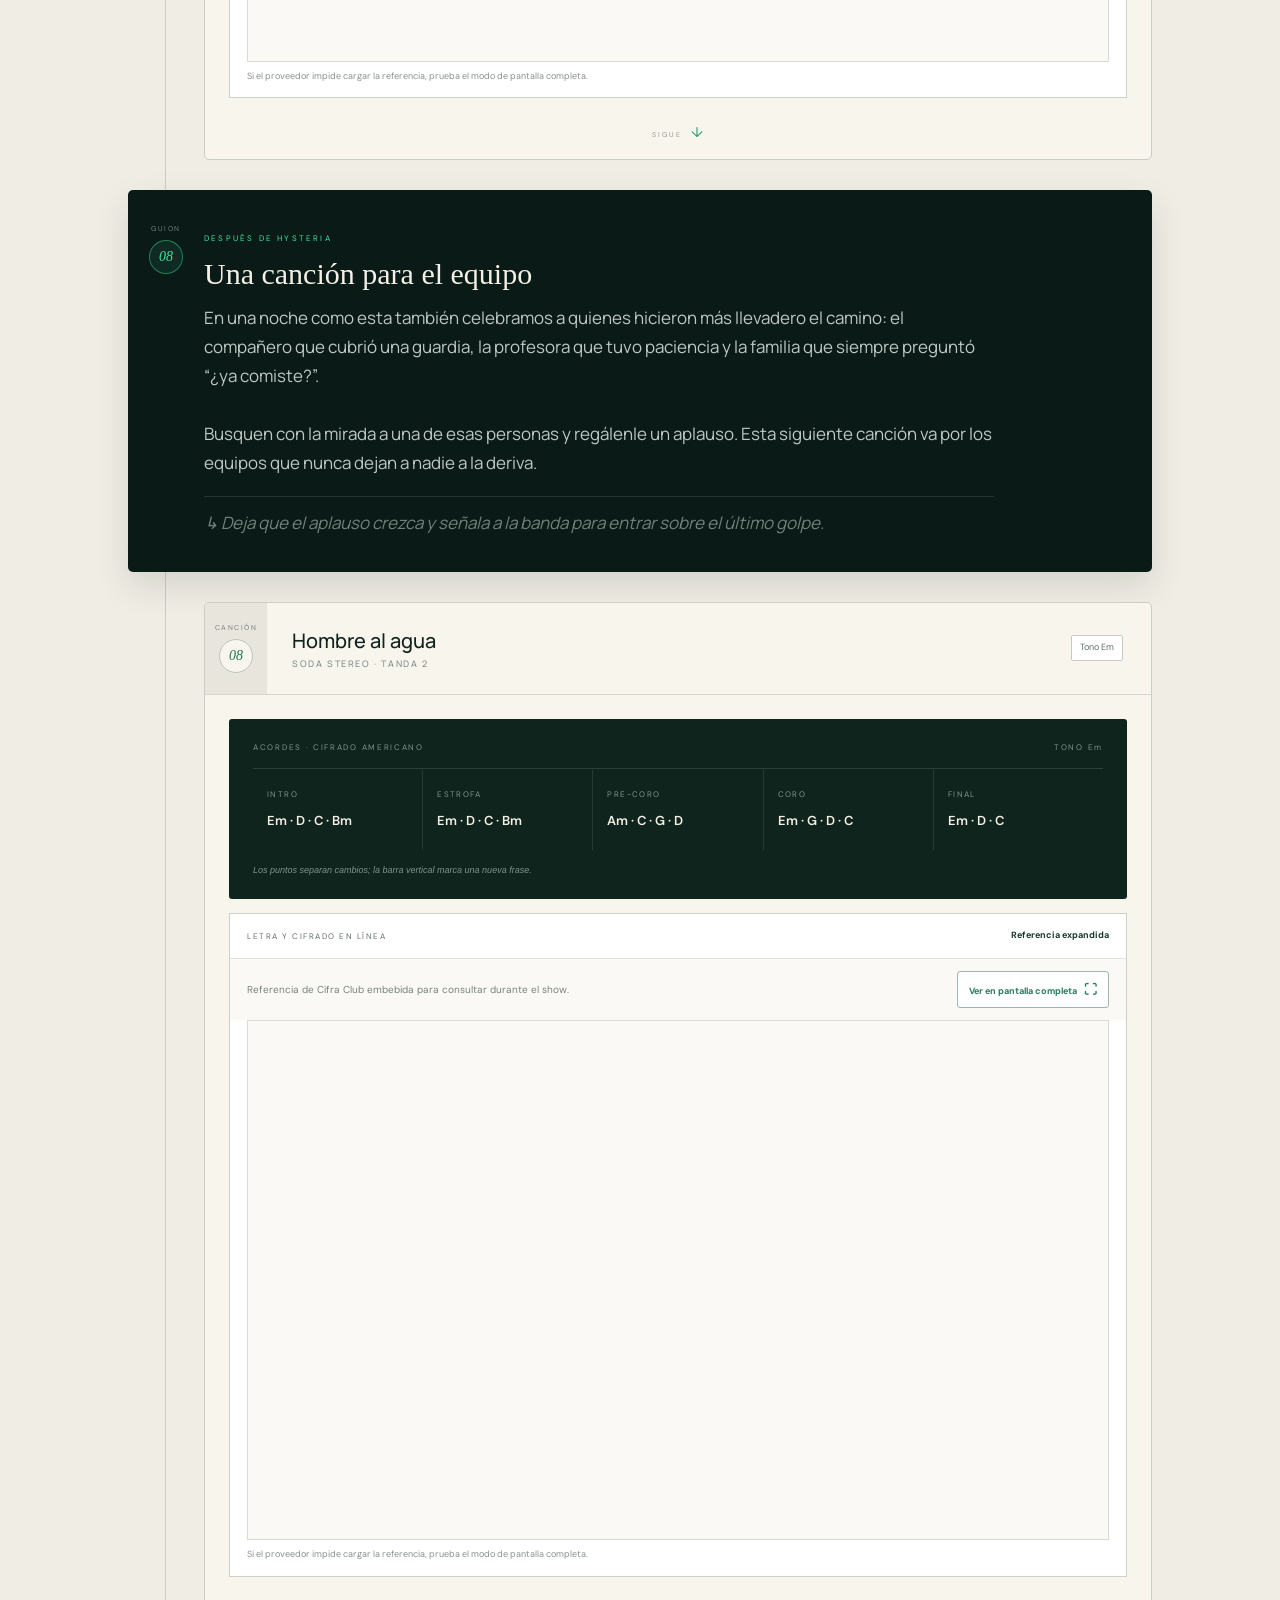
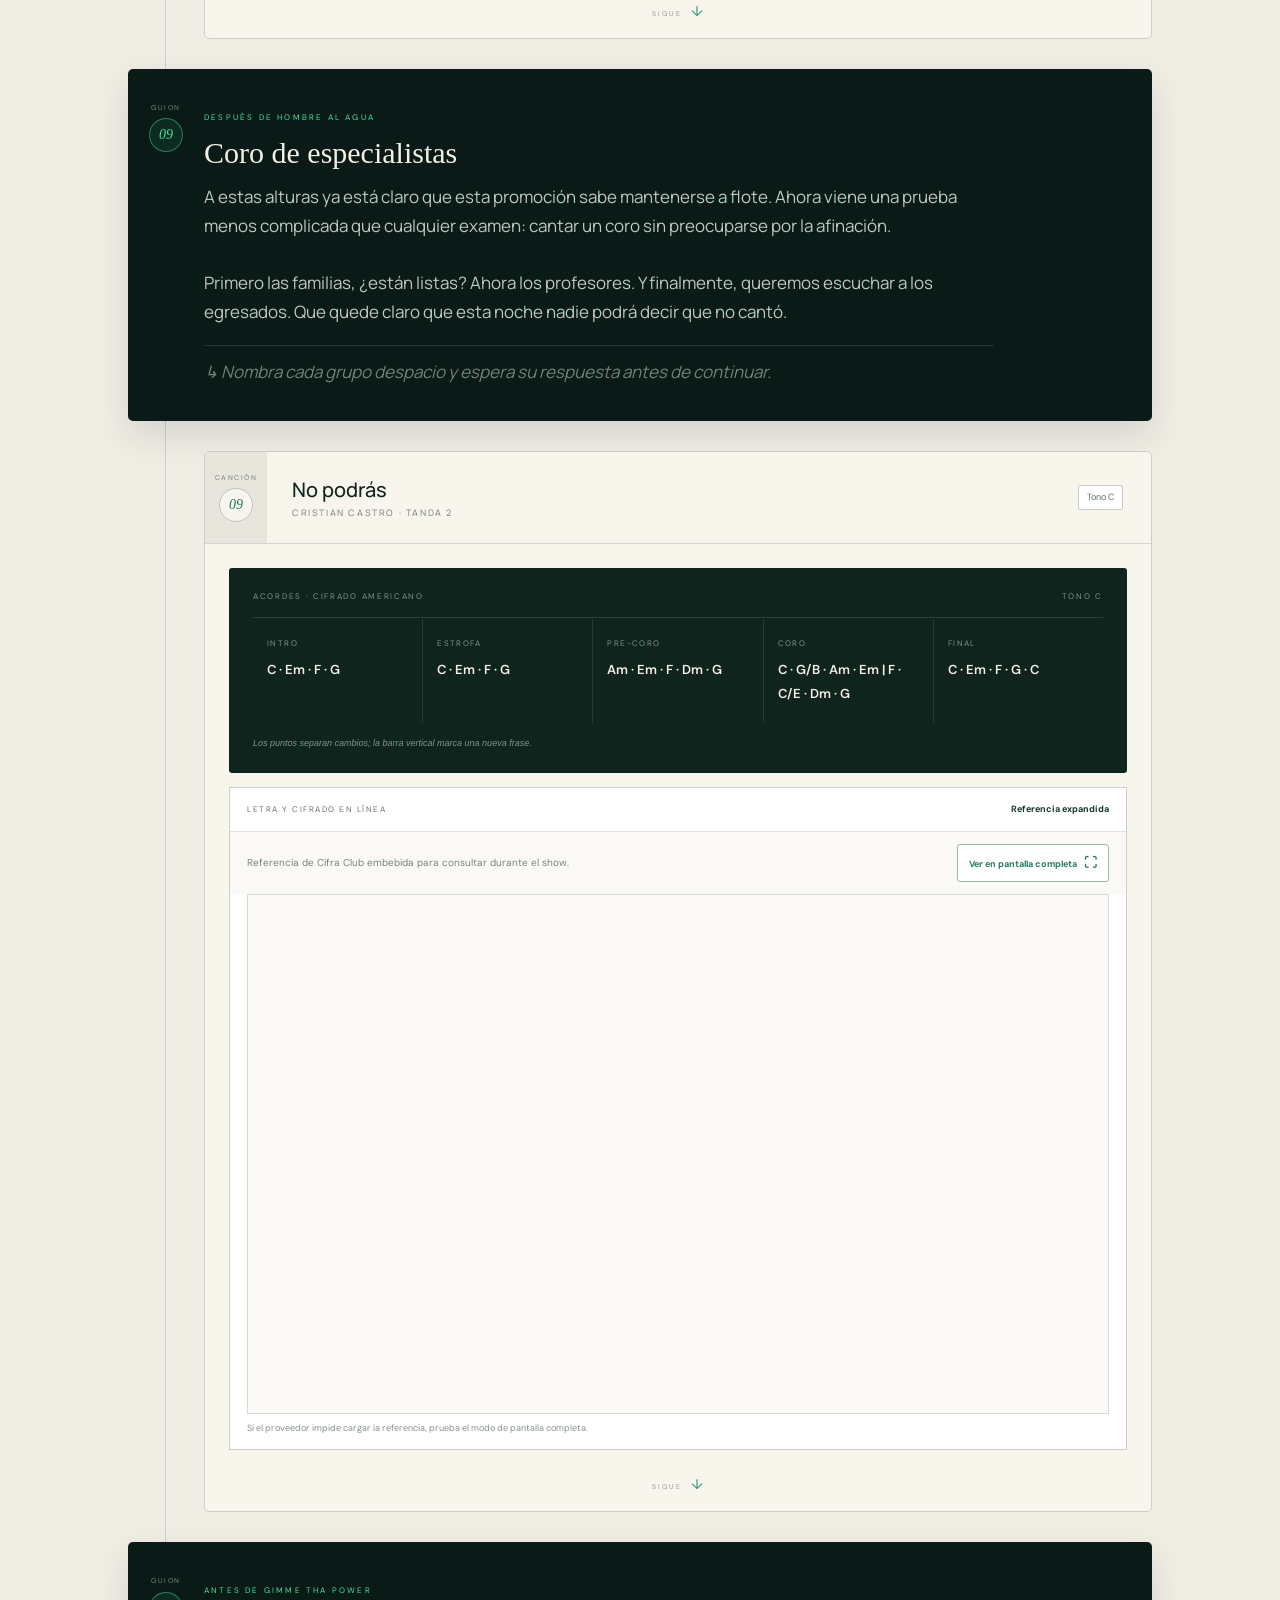
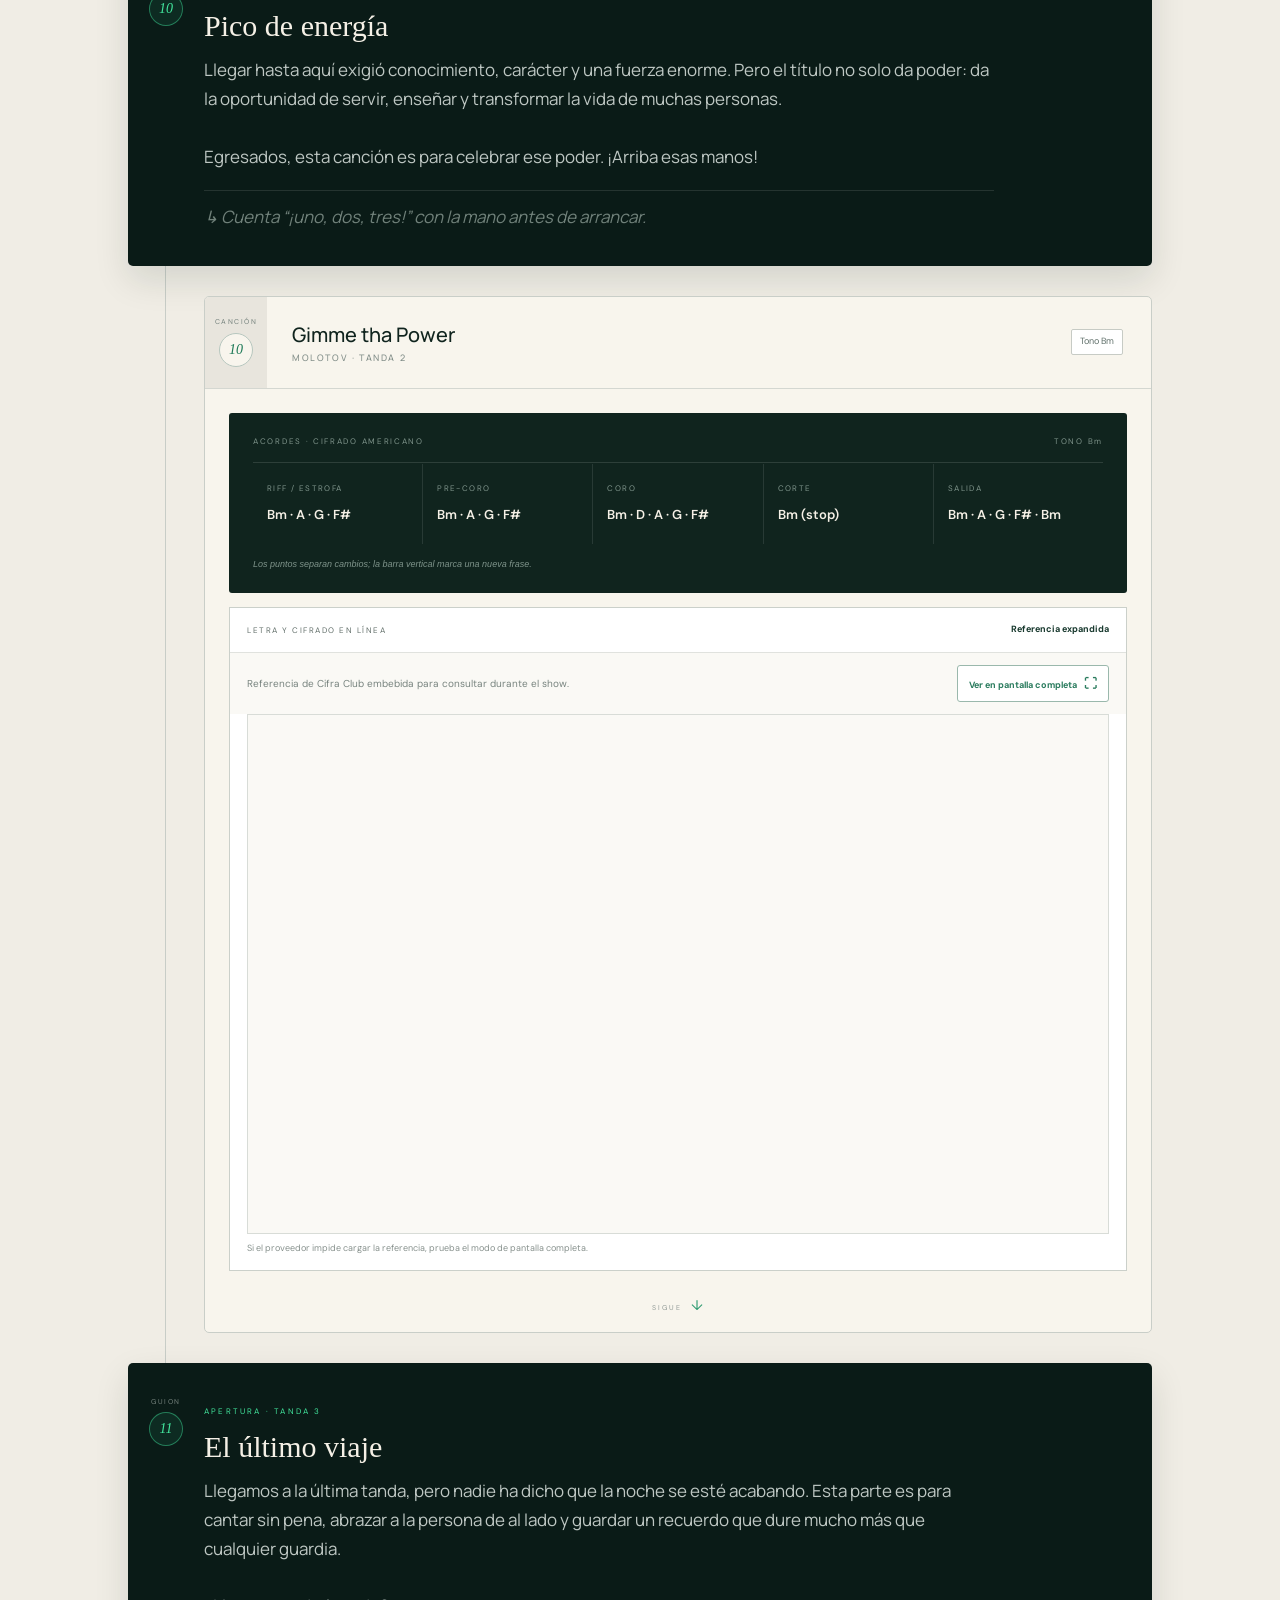
==== commit 2a7f4c6f: "Add full script page with Cifra Club links" ====
--- a/index.html
+++ b/index.html
@@ -24,6 +24,7 @@
       </button>
       <nav id="mainNav" aria-label="Navegación principal">
         <a href="#showFlow">Guion + repertorio</a>
+        <a href="cifra.html">Guion + Cifra Club</a>
         <a href="alt.html">Opción alterna</a>
         <a href="cancionero.pdf">PDF de respaldo</a>
         <a class="nav-cta" href="#showFlow">
@@ -41,6 +42,7 @@
         <p class="hero-copy">Una noche para soltar la bata, subir el volumen<br class="desktop" /> y celebrar todo lo que nos trajo hasta aquí.</p>
         <div class="hero-actions">
           <a class="button primary" href="#showFlow">Abrir guion enlazado <span>↓</span></a>
+          <a class="button ghost" href="cifra.html">Cifra Club + discurso <span>→</span></a>
           <a class="button ghost" href="alt.html">Usar letras alternas <span>→</span></a>
           <a class="button ghost" href="cancionero.pdf">Abrir PDF <span>↗</span></a>
         </div>
--- a/styles.css
+++ b/styles.css
@@ -76,5 +76,21 @@
 .source-warning{max-width:760px;margin-top:28px;padding:16px 18px;border-left:3px solid var(--orange);background:rgba(255,116,72,.08);color:#aeb9b4;font-size:12px}.source-warning b{display:block;color:var(--ink);margin-bottom:3px}
 .alt-actions{display:flex;gap:12px;margin-top:28px}.alt-repertoire{padding:85px 10vw;background:#f0ede5;color:#10241e}
 .alt-set{max-width:1050px;margin:0 auto 90px;scroll-margin-top:95px}.alt-set-title{display:flex;align-items:end;justify-content:space-between;border-bottom:1px solid #c8cdc7;margin-bottom:20px;padding-bottom:18px}.alt-set-title span{color:#26805f;font-size:9px;font-weight:700;letter-spacing:2.5px}.alt-set-title h2{font-size:42px}
-.alt-song{margin:14px 0;border:1px solid #c9cec8;border-radius:5px;background:#fff;overflow:hidden}.alt-song header{min-height:78px;display:grid;grid-template-columns:58px 1fr auto;align-items:center;padding-right:18px;border-bottom:1px solid #dce0dc}.alt-song header>span{height:100%;display:grid;place-items:center;background:#e6e3da;color:#398667;font:italic 15px var(--serif)}.alt-song h3{margin:0;font:500 18px 'Manrope'}.alt-song p{margin:3px 0 0;color:#7a8781;font-size:9px;text-transform:uppercase;letter-spacing:1px}.alt-song header div{padding:12px 18px}.alt-song header a{padding:9px 12px;border:1px solid #9ab8ac;border-radius:3px;color:#297b5d;text-decoration:none;font-size:10px;font-weight:700}.alt-song iframe{display:block;width:calc(100% - 32px);height:560px;margin:16px;border:1px solid #d8dcd7;background:#faf9f5}
-@media(max-width:760px){.option-nav{display:flex!important;gap:14px!important;position:static!important;background:none!important;padding:0!important;flex-direction:row!important}.option-nav a{font-size:9px!important}.alt-intro{padding:115px 20px 60px}.alt-actions{flex-direction:column}.alt-repertoire{padding:55px 12px}.alt-set-title{display:block}.alt-set-title h2{font-size:34px;margin-top:10px}.alt-song header{grid-template-columns:44px 1fr}.alt-song header a{grid-column:2;margin:0 12px 12px;text-align:center}.alt-song iframe{height:68vh;min-height:440px;margin:10px;width:calc(100% - 20px)}}
+.alt-song{margin:14px 0;border:1px solid #c9cec8;border-radius:5px;background:#fff;overflow:hidden}.alt-song header{min-height:78px;display:grid;grid-template-columns:58px 1fr auto;align-items:center;padding-right:18px}.alt-song header>span{height:100%;display:grid;place-items:center;background:#e6e3da;color:#398667;font:italic 15px var(--serif)}.alt-song h3{margin:0;font:500 18px 'Manrope'}.alt-song p{margin:3px 0 0;color:#7a8781;font-size:9px;text-transform:uppercase;letter-spacing:1px}.alt-song header div{padding:12px 18px}.alt-song header a{padding:10px 14px;border:1px solid #9ab8ac;border-radius:3px;color:#297b5d;text-decoration:none;font-size:10px;font-weight:700;transition:.2s}.alt-song header a:hover,.alt-song header a:focus-visible{border-color:#297b5d;background:#eef8f3}.alt-song header a span{margin-left:8px}.source-access{display:flex;align-items:center;gap:12px;padding:10px 18px 10px 76px;border-top:1px solid #edf0ed;background:#faf9f5}.source-access span{flex:none;padding:4px 7px;border-radius:2px;background:#e4f3ec;color:#287357;font-size:8px;font-weight:700;text-transform:uppercase;letter-spacing:.8px}.source-access p{font-size:9px;text-transform:none;letter-spacing:0}.source-unavailable{margin-right:4px;color:#8d5140;font-size:10px}
+@media(max-width:760px){.option-nav{display:flex!important;gap:14px!important;position:static!important;background:none!important;padding:0!important;flex-direction:row!important}.option-nav a{font-size:9px!important}.alt-intro{padding:115px 20px 60px}.alt-actions{flex-direction:column}.alt-repertoire{padding:55px 12px}.alt-set-title{display:block}.alt-set-title h2{font-size:34px;margin-top:10px}.alt-song header{grid-template-columns:44px 1fr}.alt-song header a,.alt-song header .source-unavailable{grid-column:2;margin:0 12px 12px;text-align:center}.source-access{padding-left:56px;align-items:flex-start;flex-direction:column;gap:5px}}
+
+/* Página Cifra Club: discurso completo intercalado con enlaces externos. */
+.cifra-intro{background:radial-gradient(circle at 80% 20%,rgba(66,229,157,.18),transparent 38%),#071713}
+.cifra-repertoire{padding:85px 10vw;background:#f0ede5;color:#10241e;scroll-margin-top:70px}
+.cifra-repertoire>article{max-width:1050px;margin-left:auto;margin-right:auto}
+.cifra-script{display:grid;grid-template-columns:76px 1fr;margin-top:45px;padding:32px 38px 32px 0;border-radius:5px;background:#0a1b17;color:var(--ink);box-shadow:0 14px 35px rgba(12,32,26,.12)}
+.cifra-script:first-child{margin-top:0}
+.cifra-script .script-content small{color:var(--green)}
+.cifra-script .script-content h3{font-size:30px;margin-top:9px}
+.cifra-script .script-content p{max-width:790px;font-size:17px;white-space:normal}
+.cifra-script .stage-note{padding-top:12px;border-top:1px solid var(--line);margin-top:18px}
+.cifra-song{margin-top:14px!important;margin-bottom:45px!important}
+.cifra-song header a{white-space:nowrap}
+@media(max-width:760px){
+  .cifra-repertoire{padding:55px 12px}.cifra-script{grid-template-columns:48px 1fr;padding:25px 16px 25px 0;margin-top:30px}.cifra-script .script-content h3{font-size:25px}.cifra-script .script-content p{font-size:15px}.cifra-song{margin-bottom:30px!important}
+}
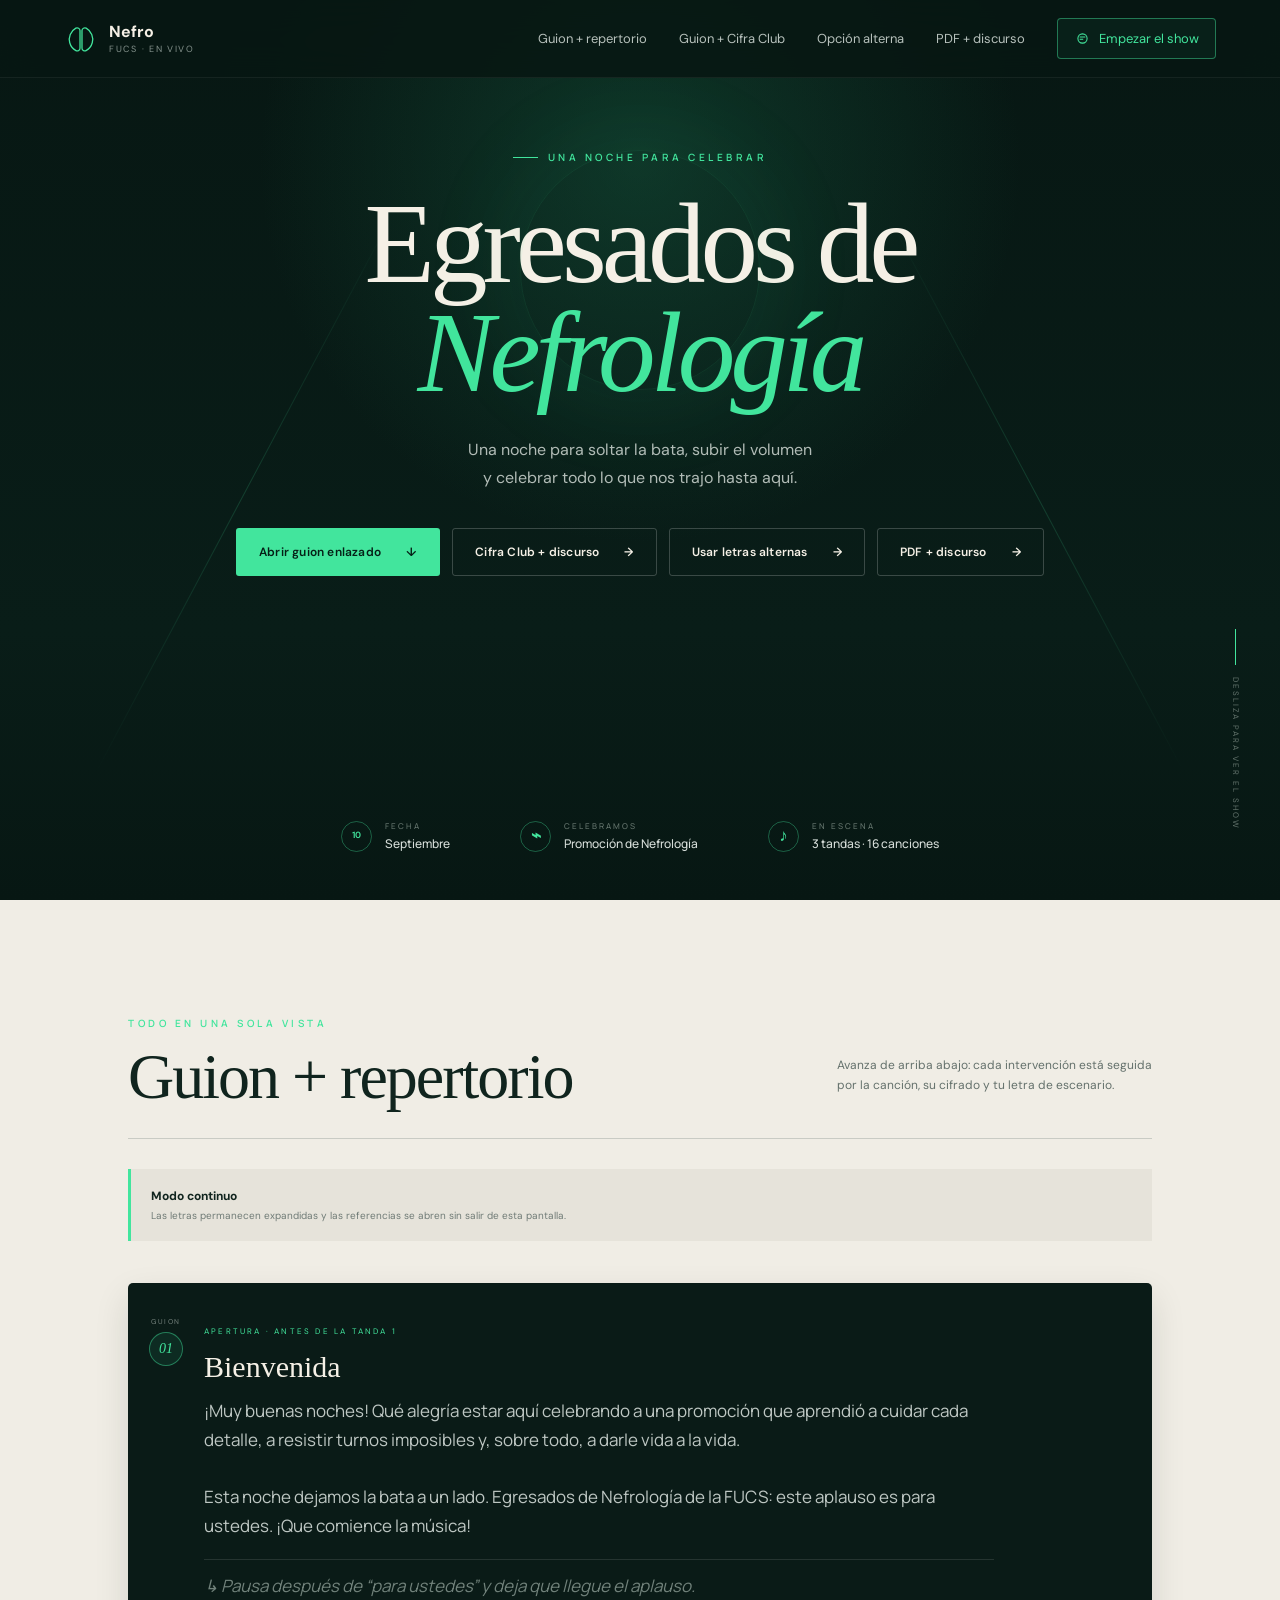
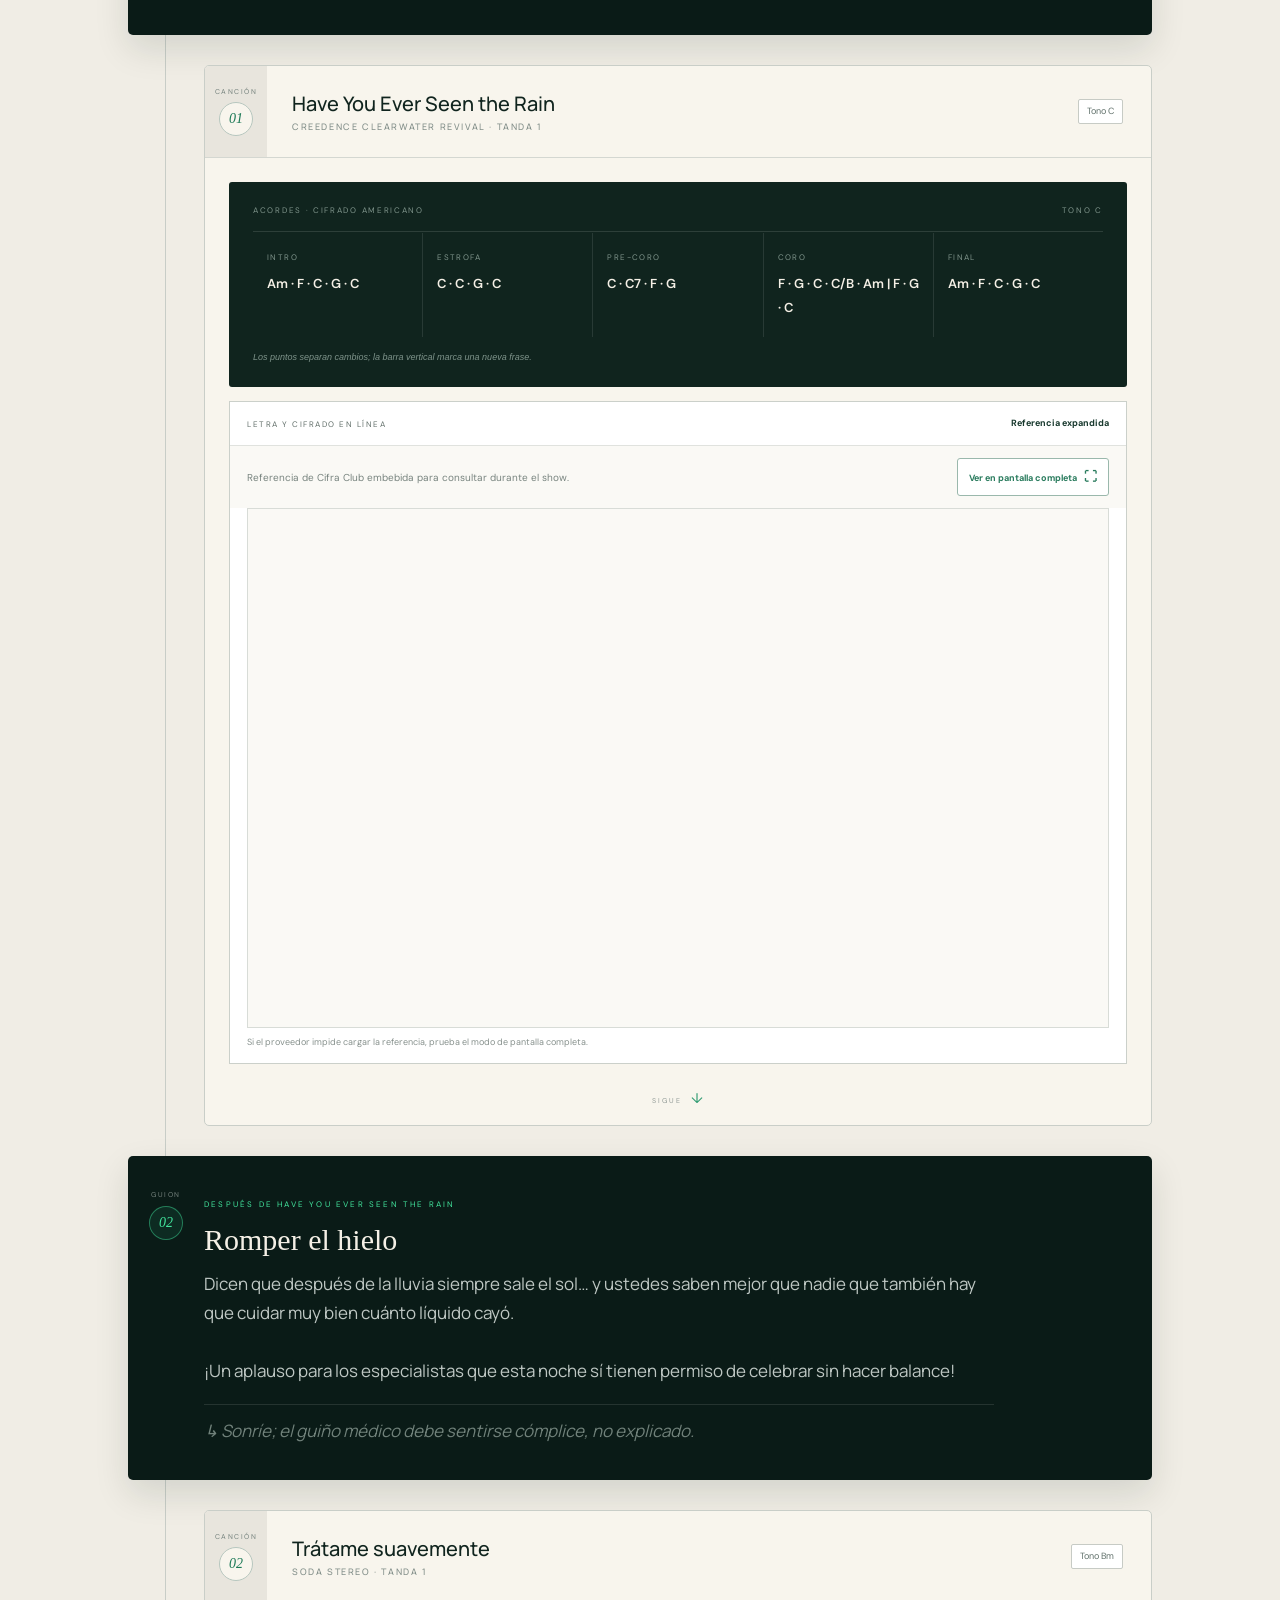
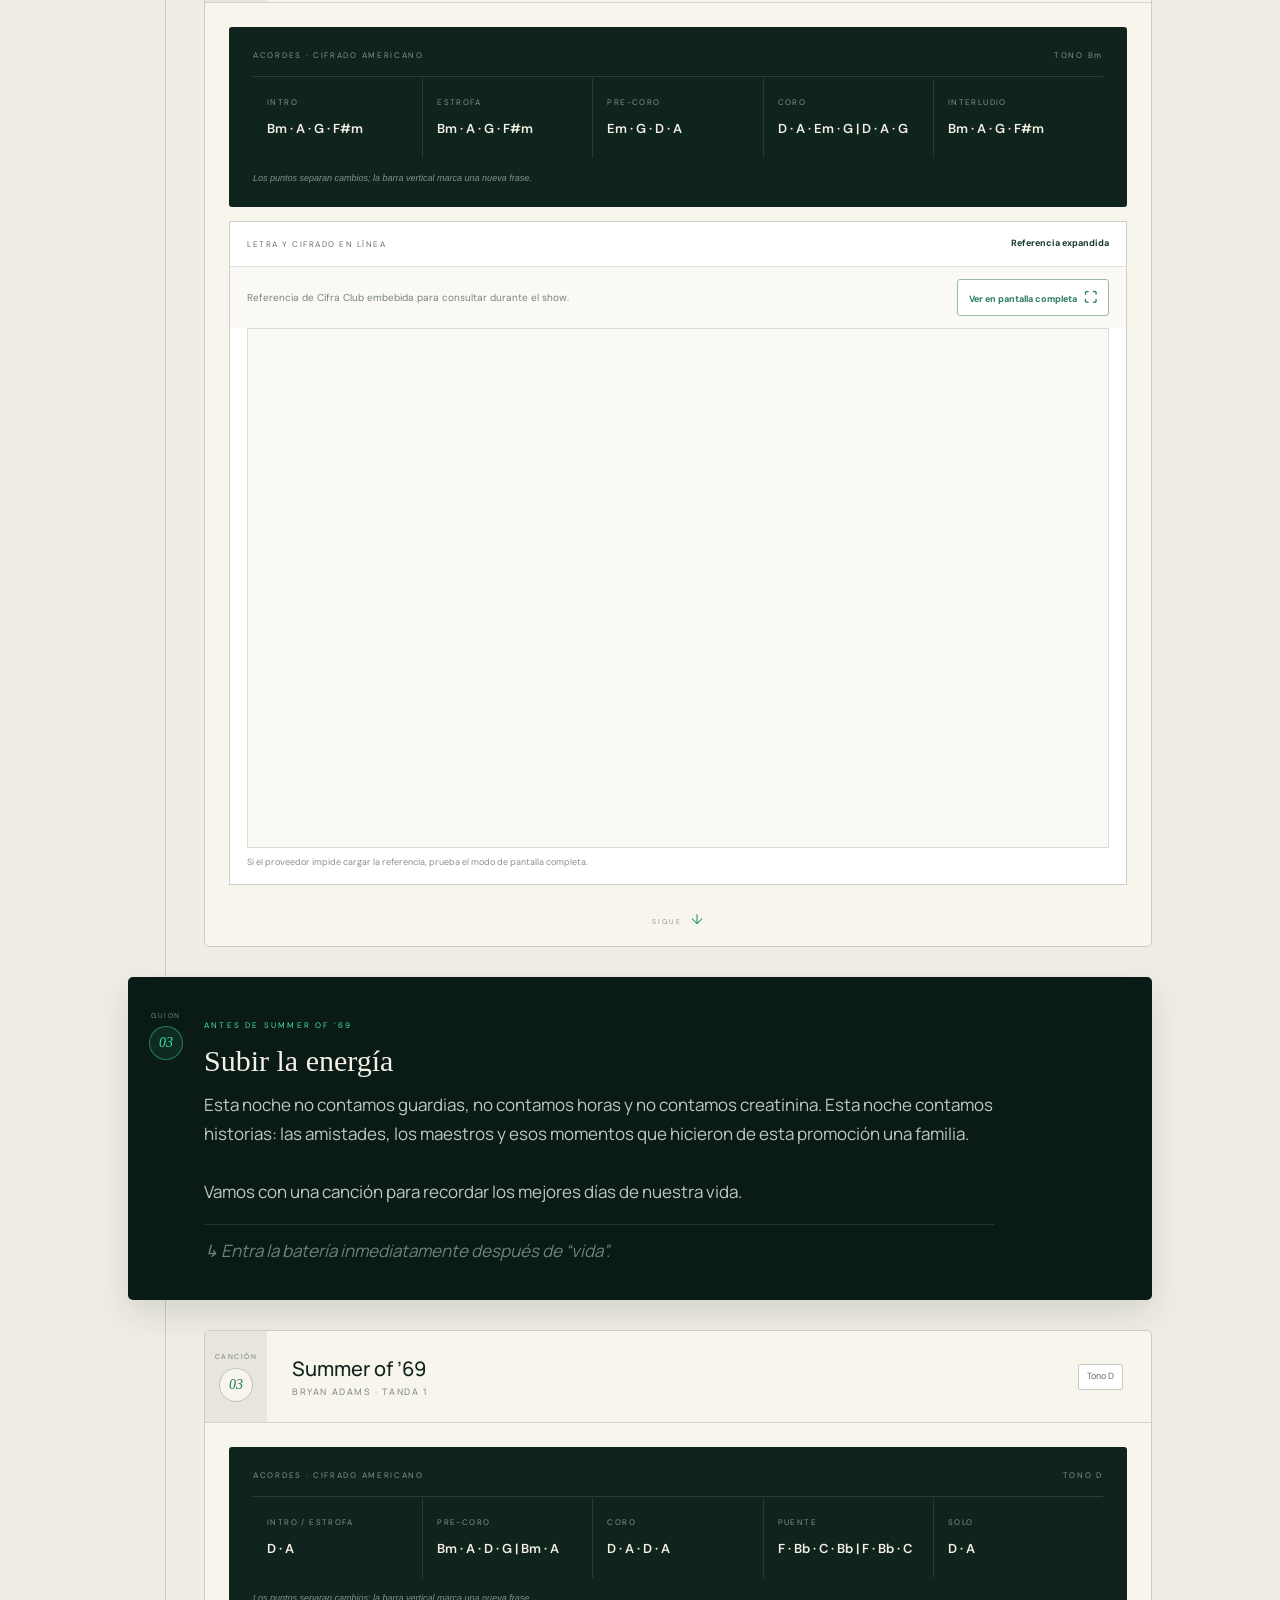
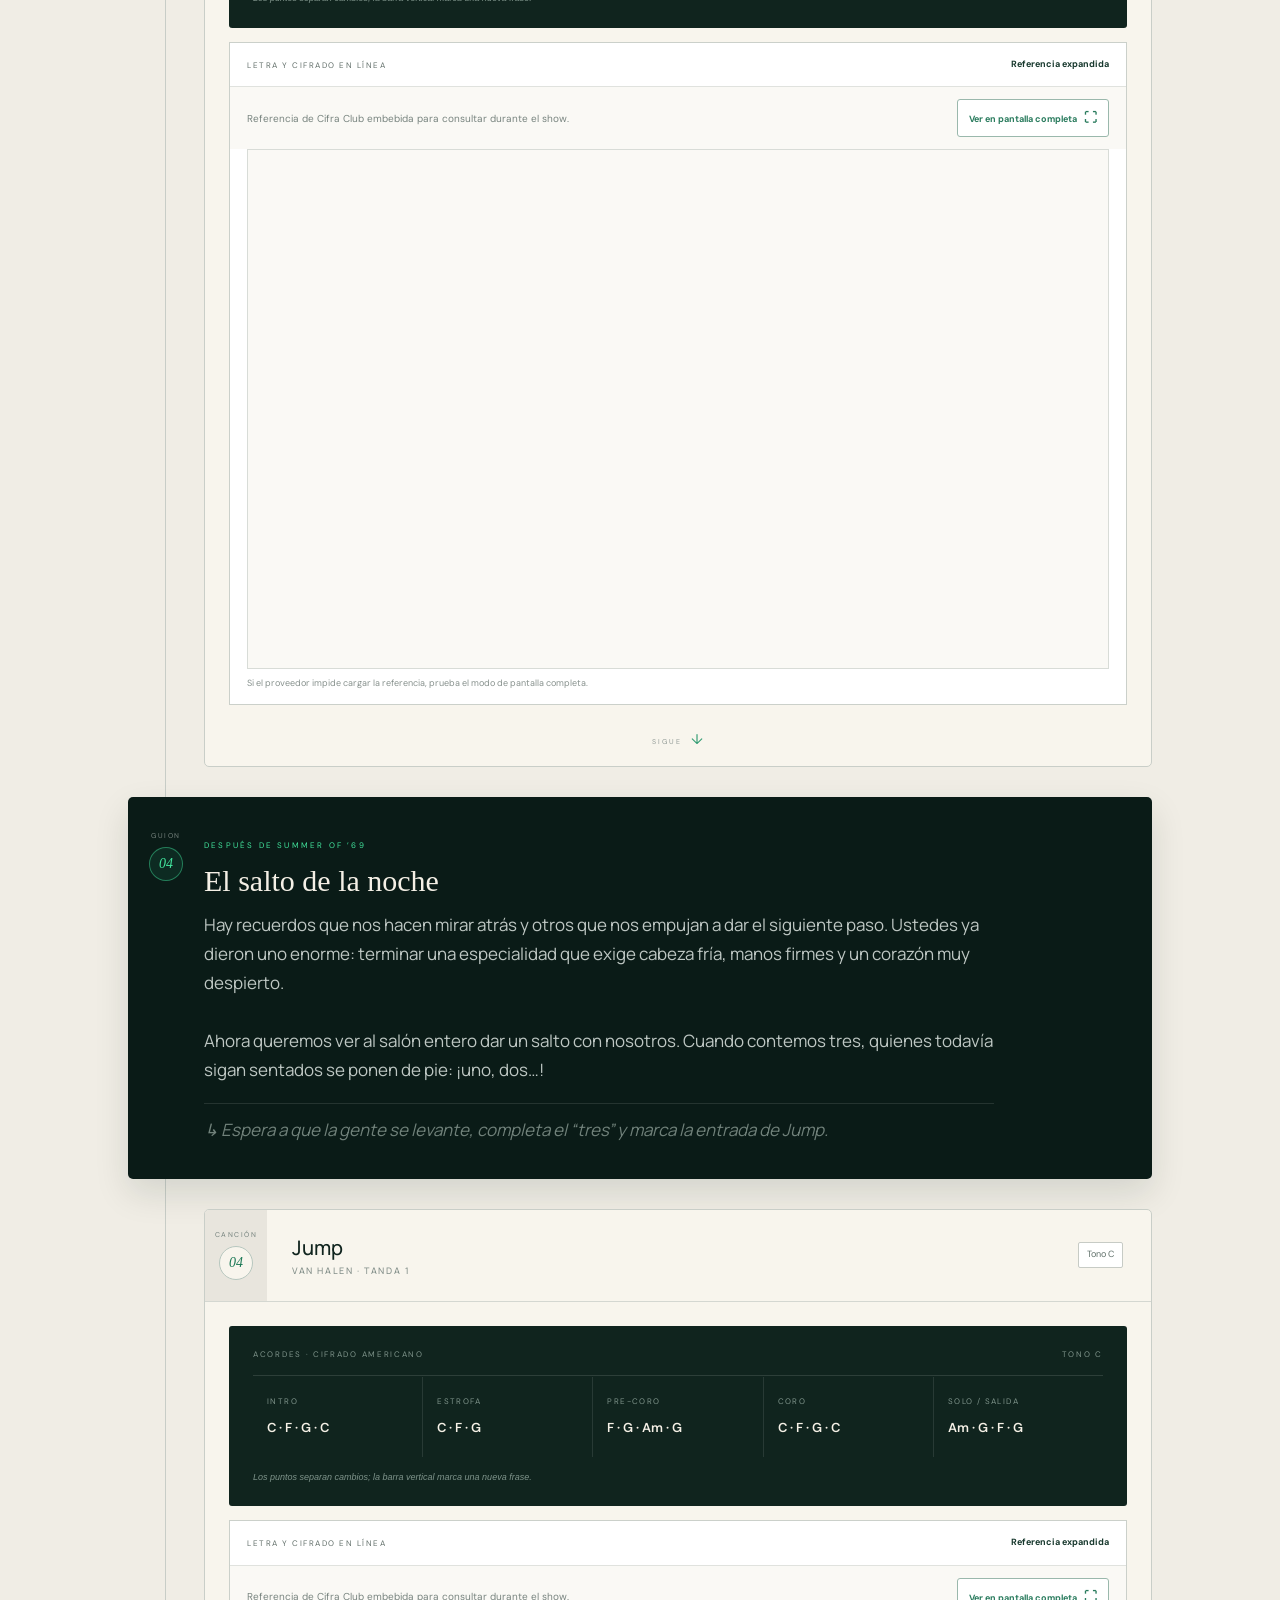
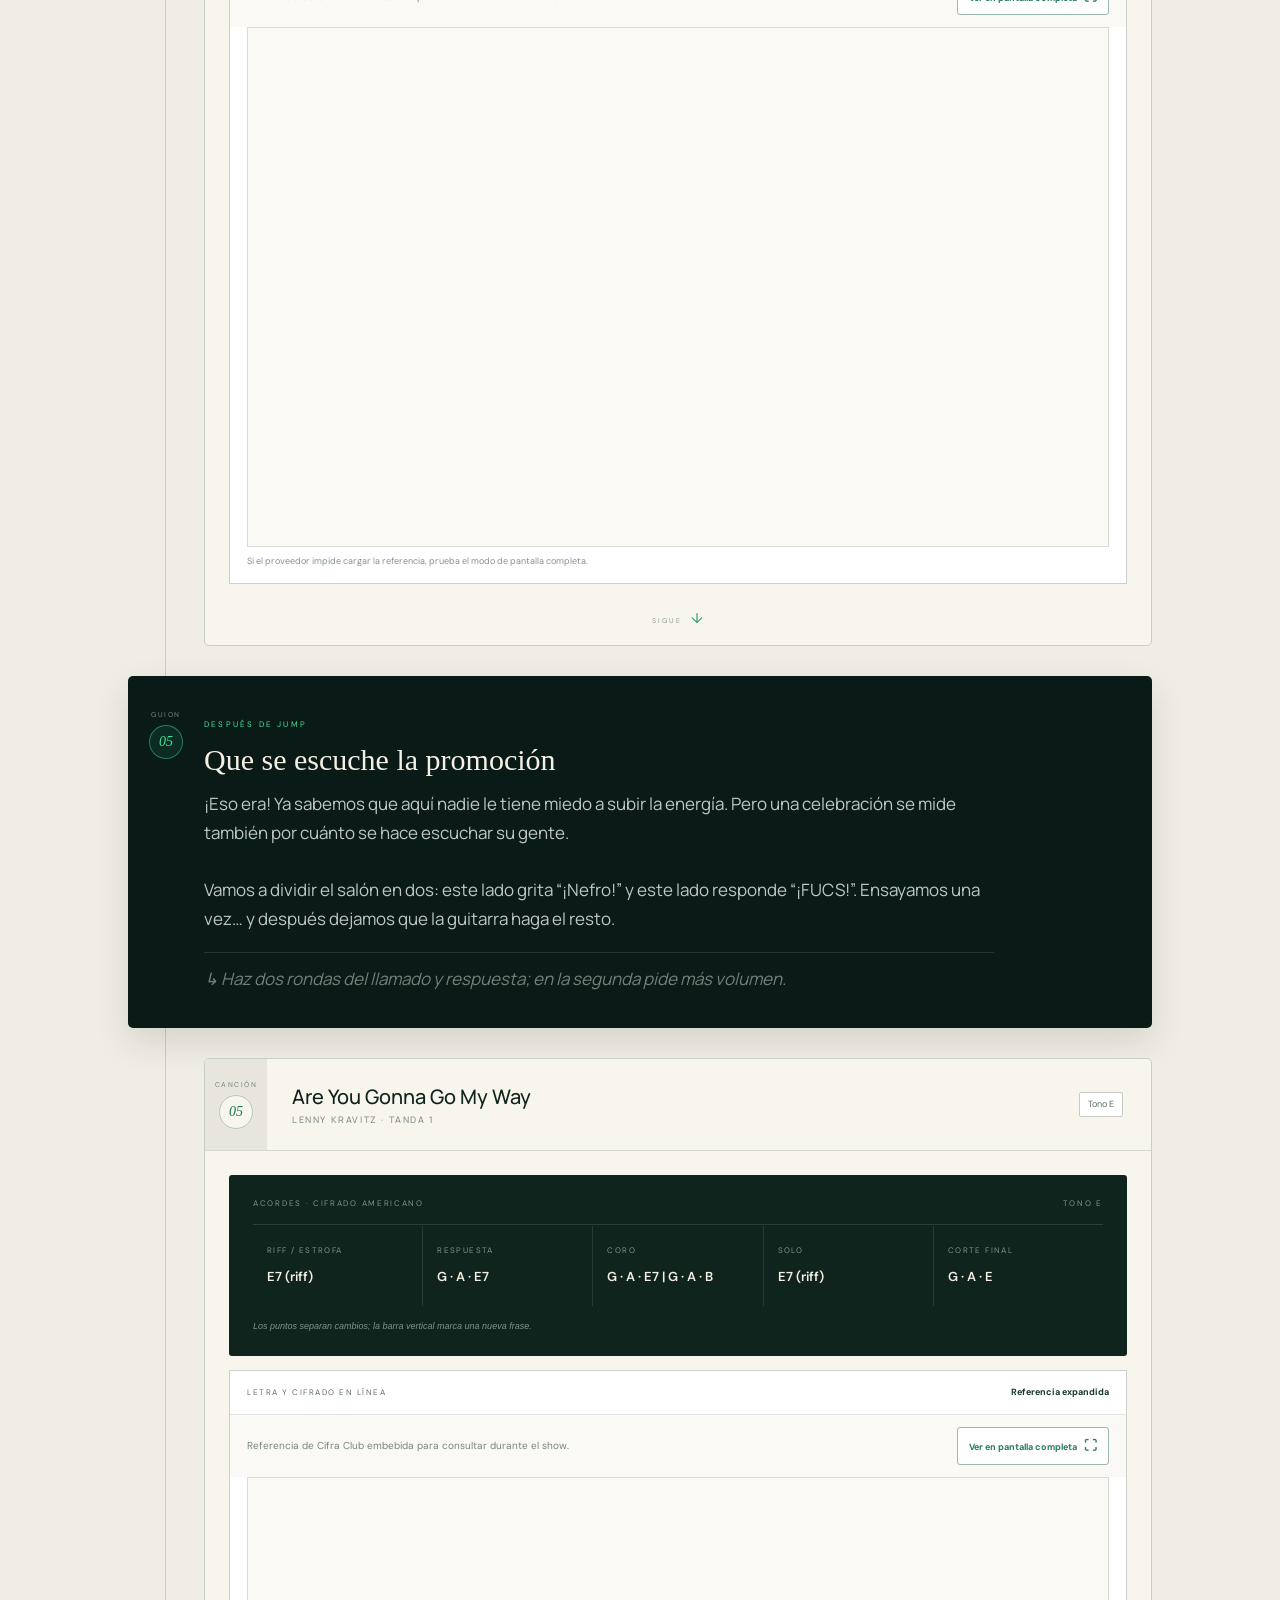
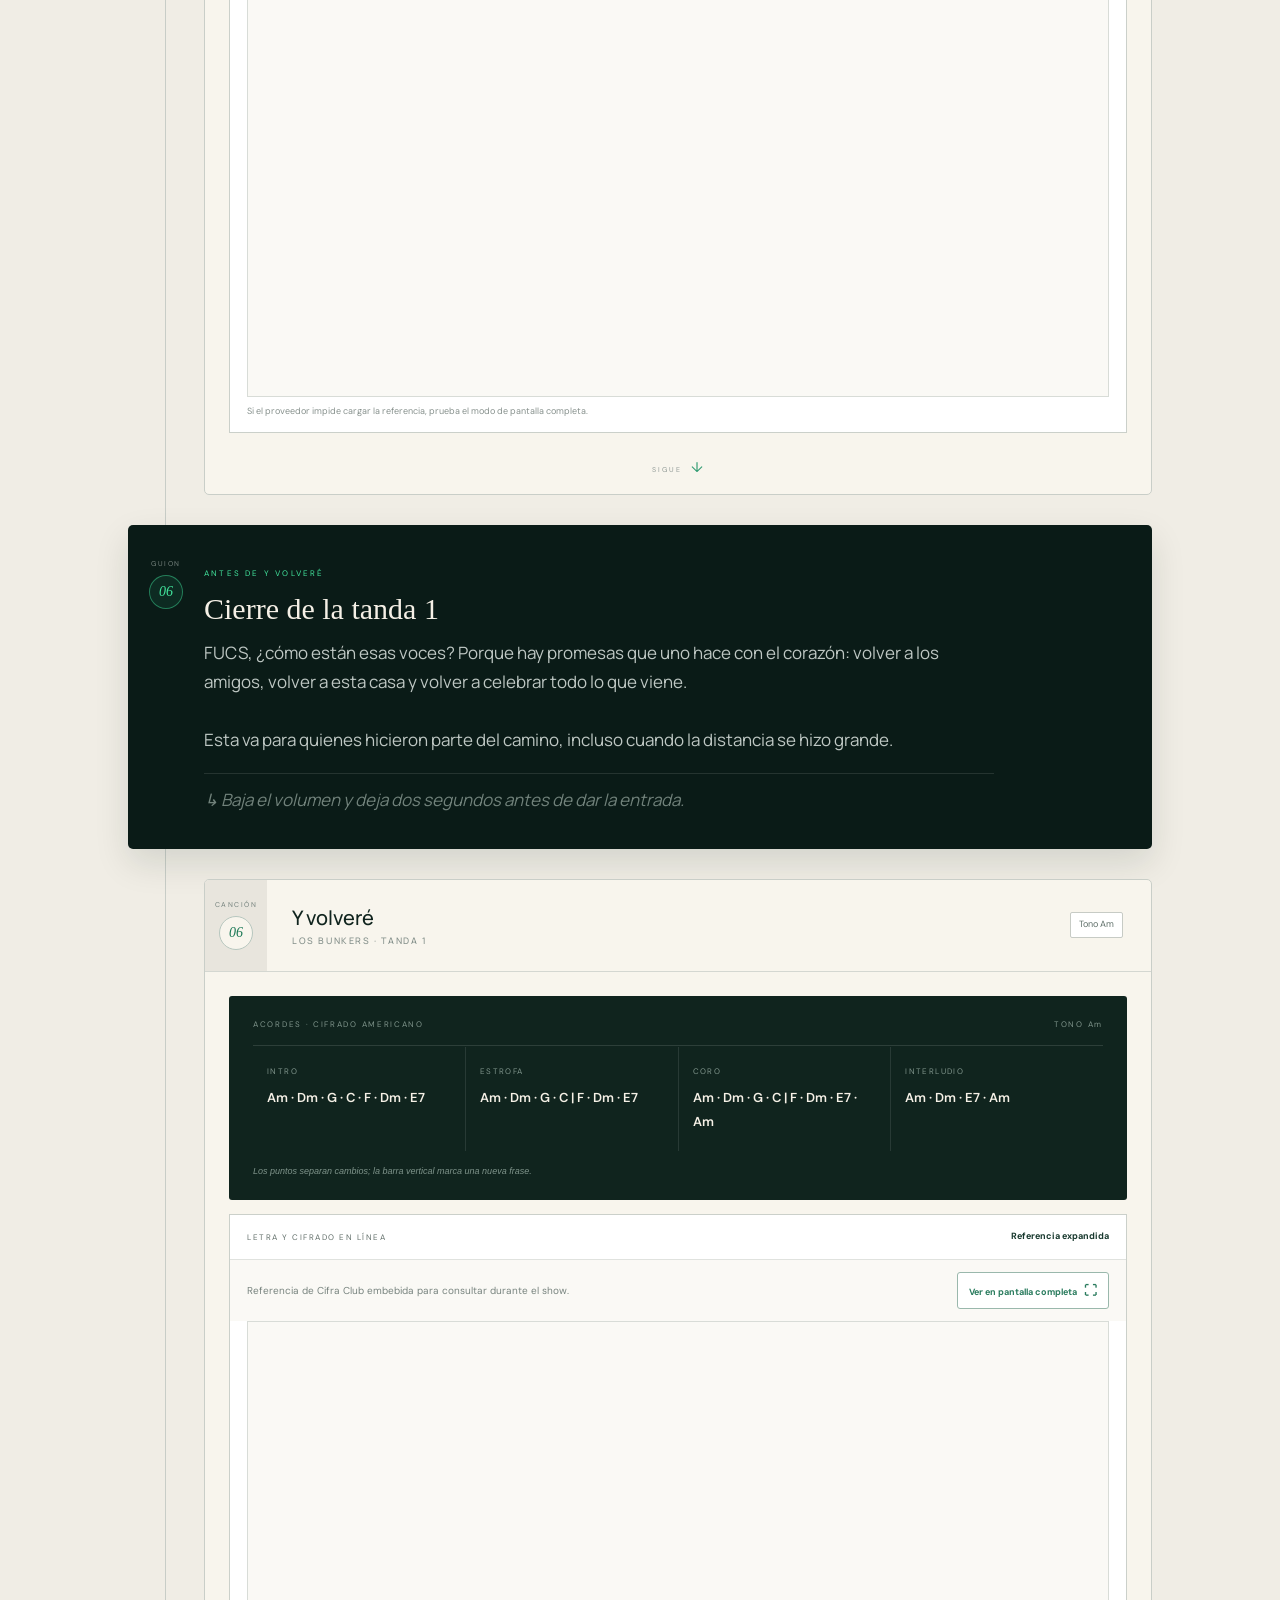
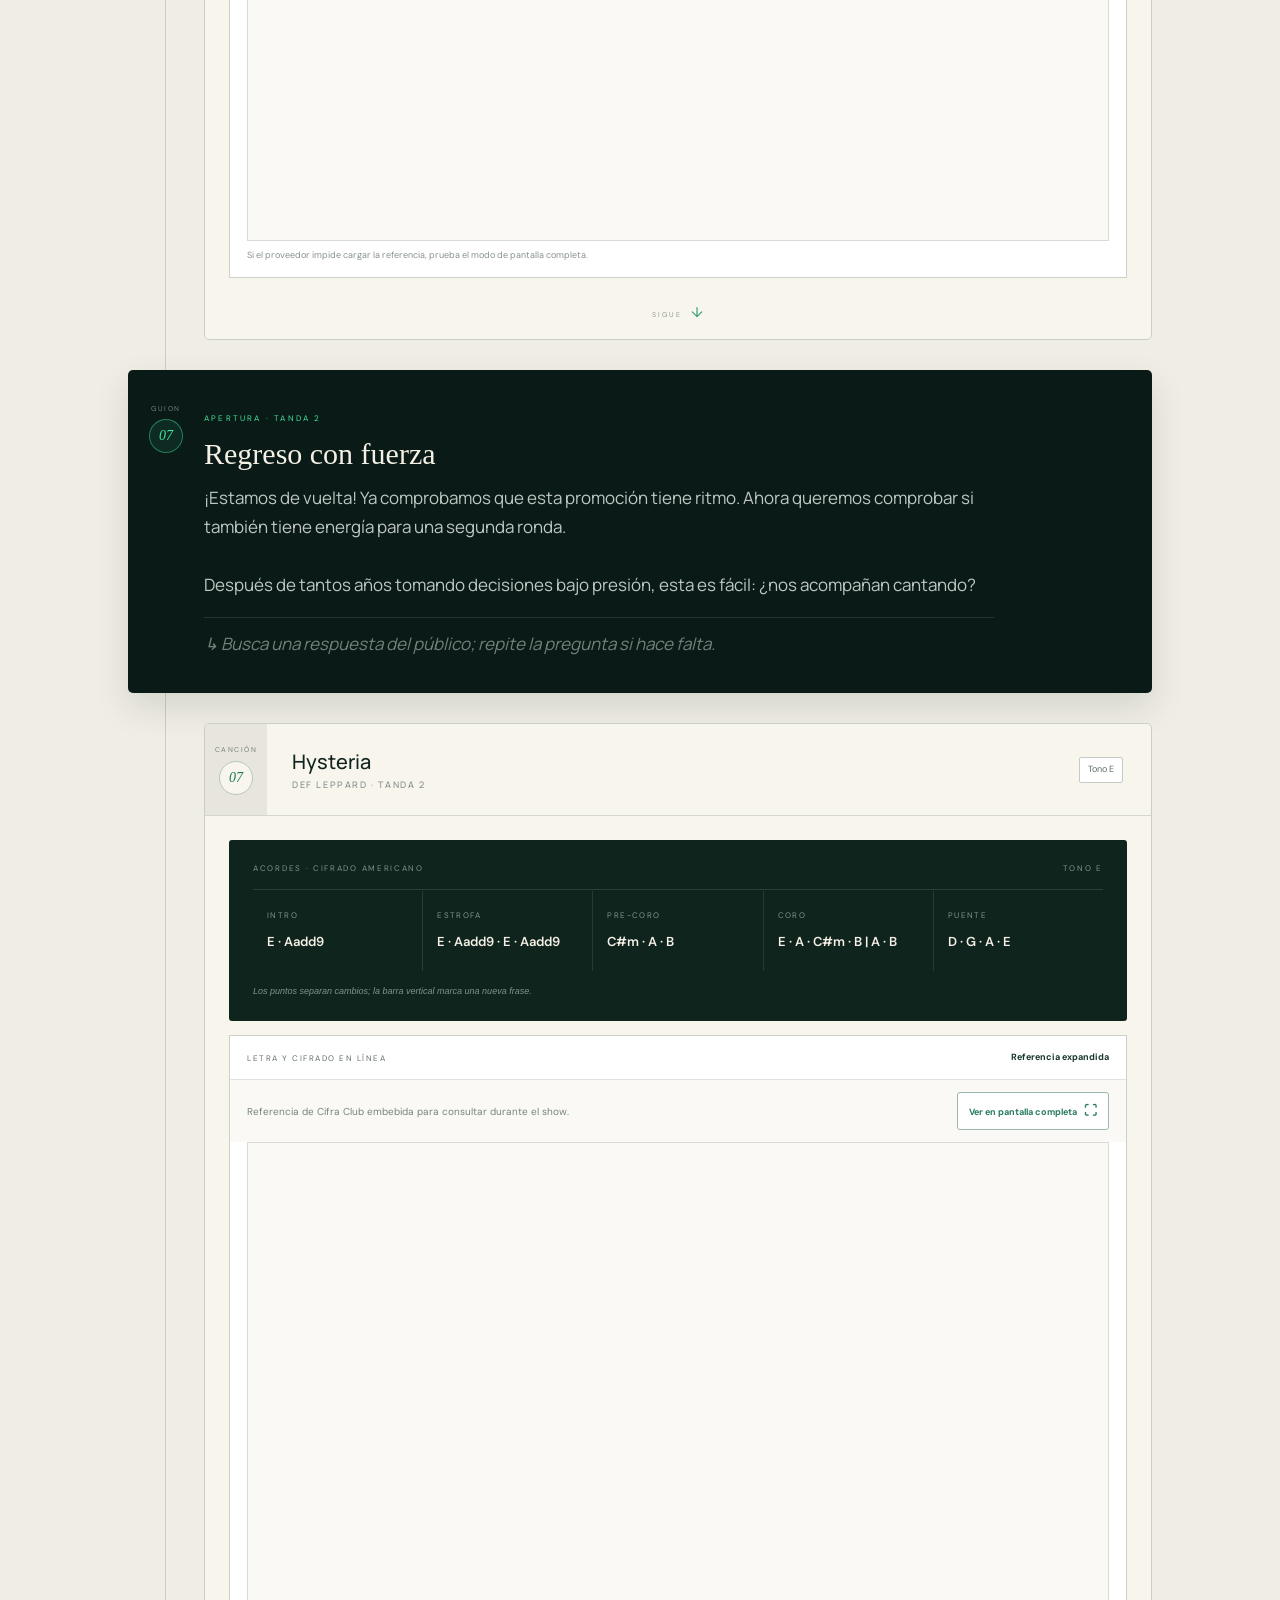
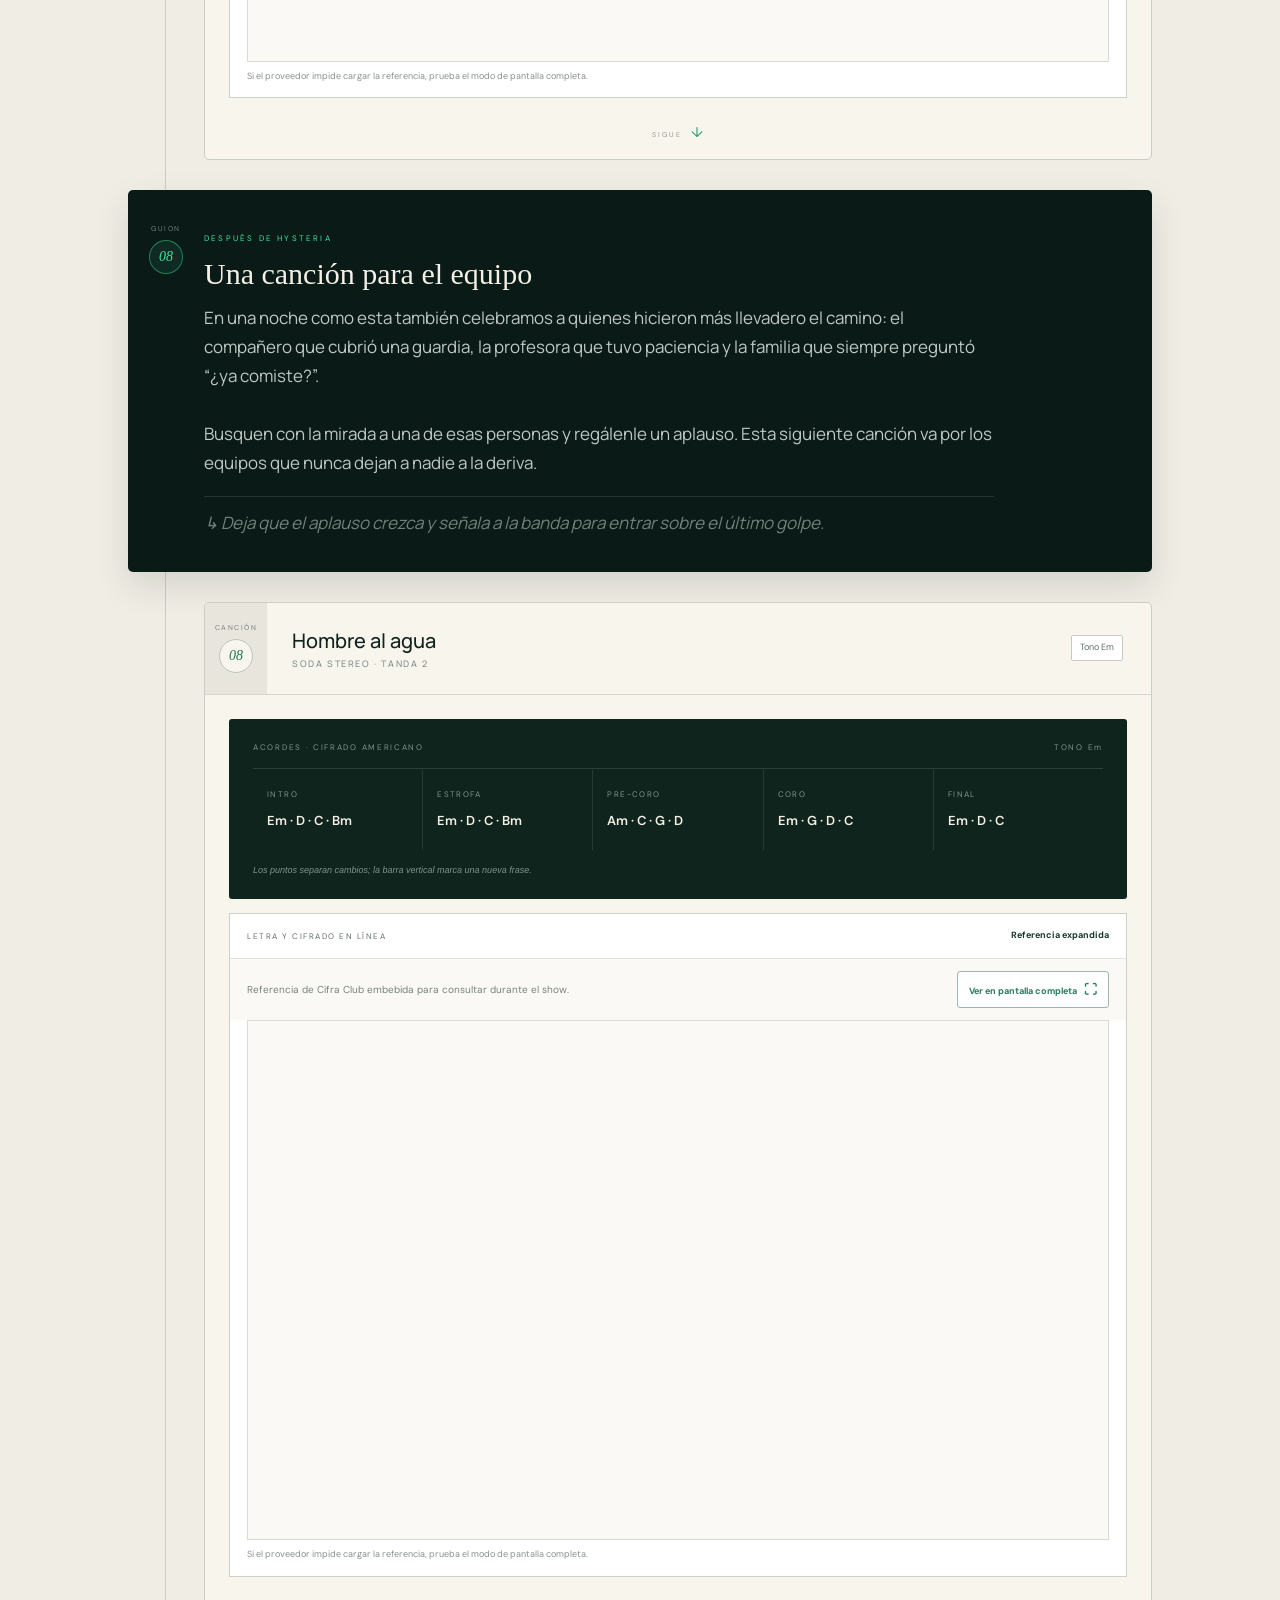
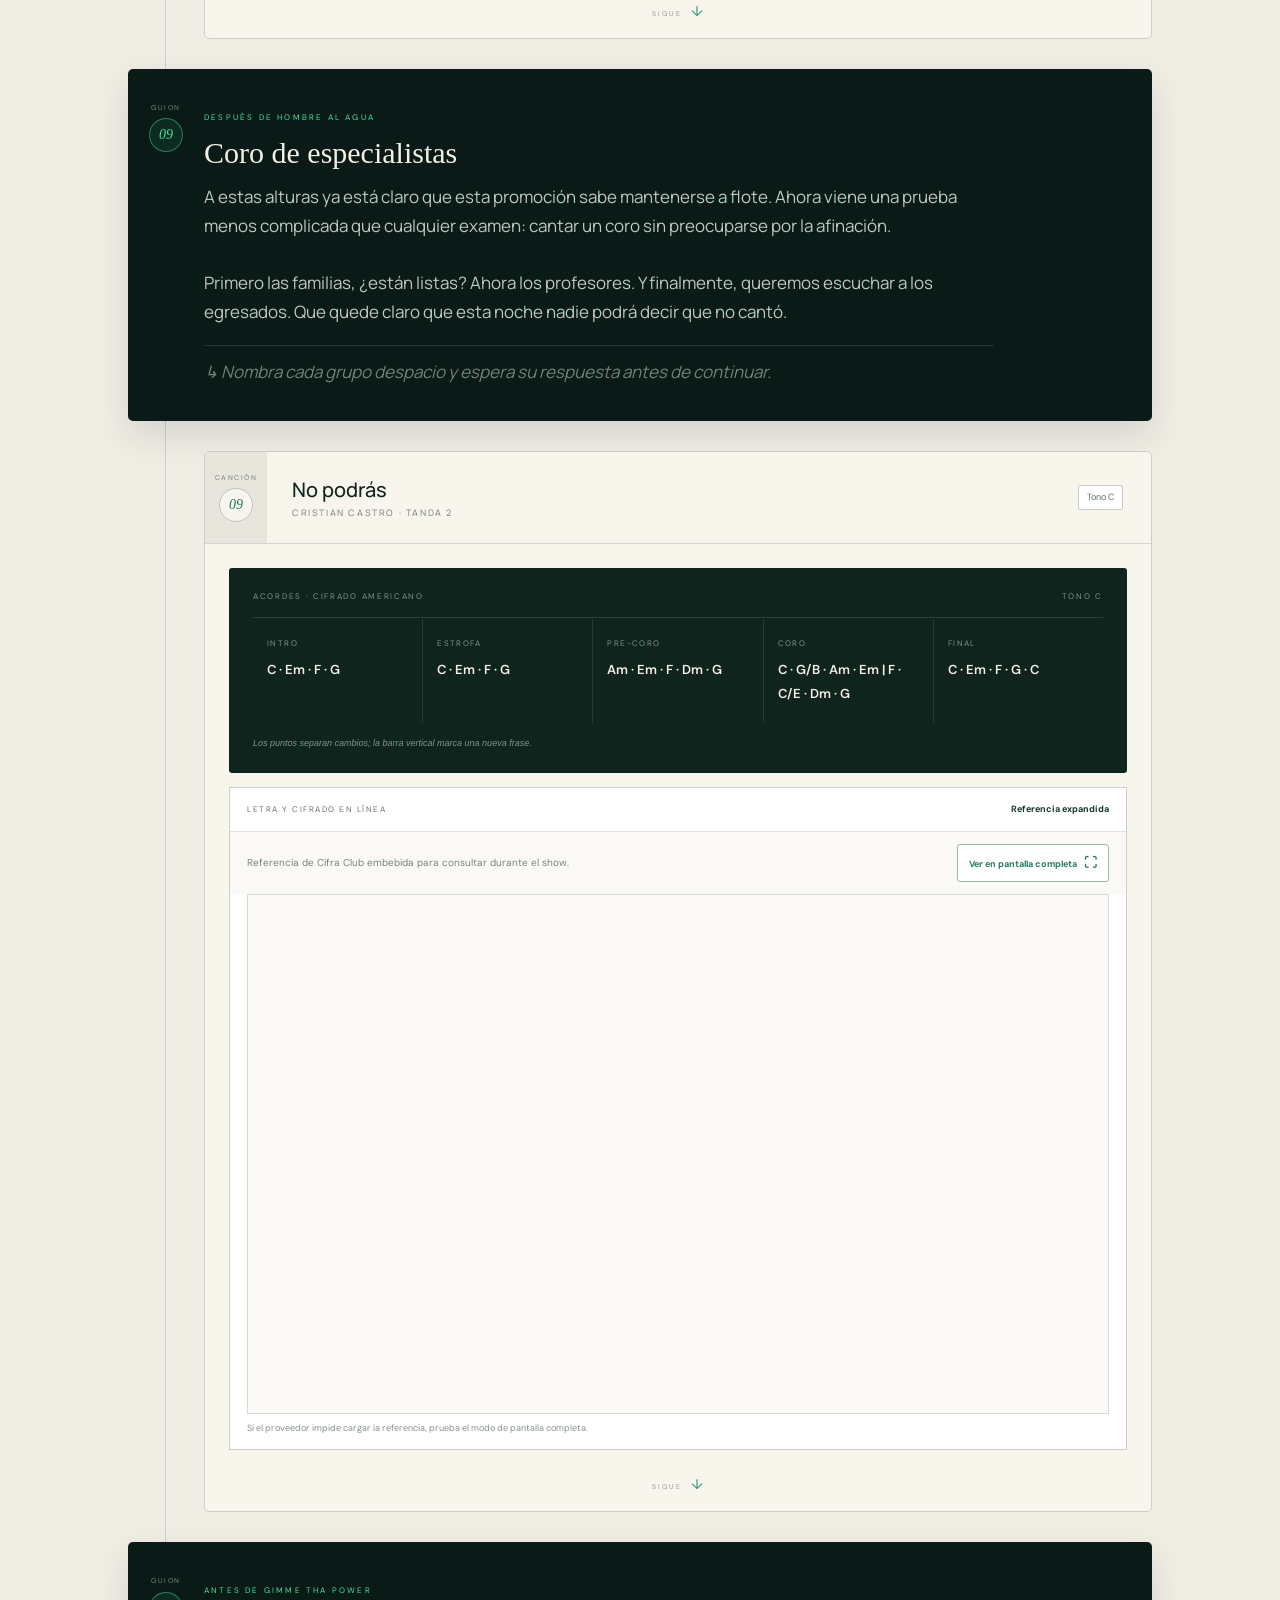
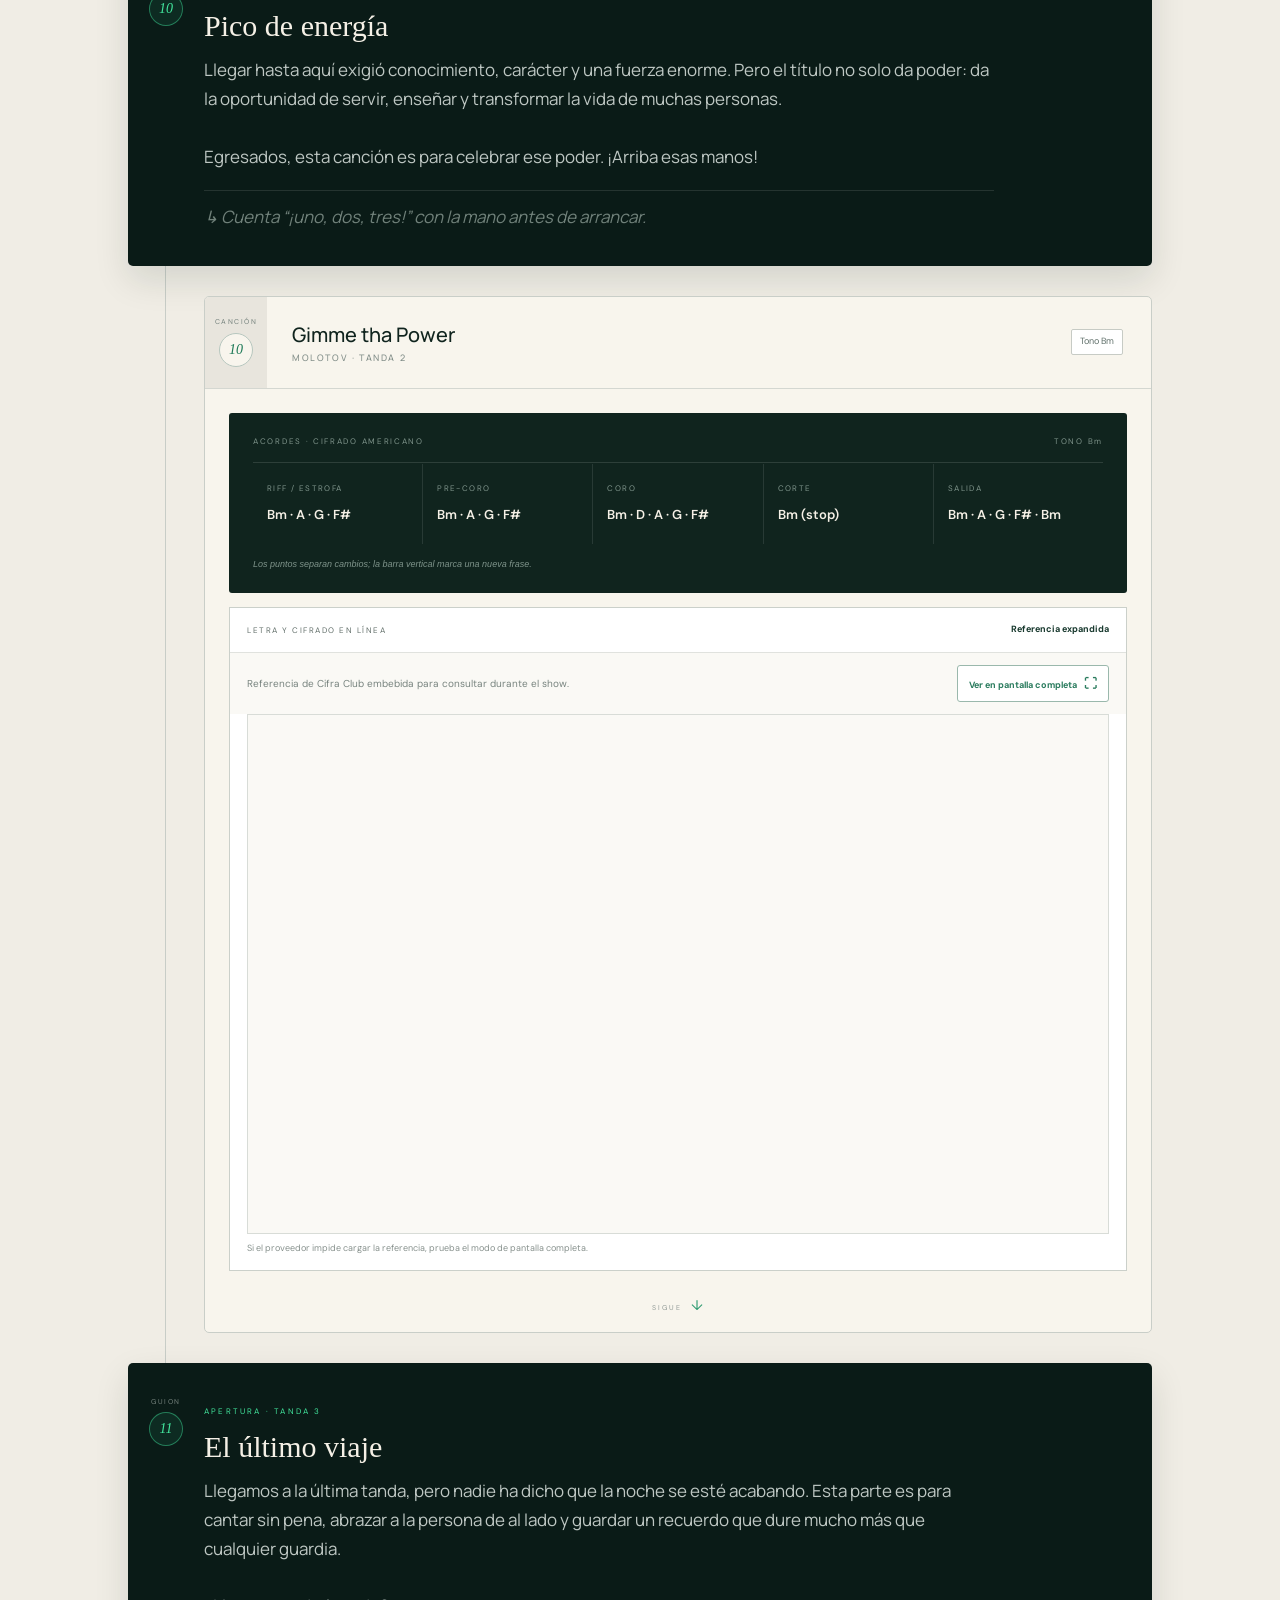
==== commit a8ef8a49: "Add PDF song viewers and band credits" ====
--- a/index.html
+++ b/index.html
@@ -26,7 +26,7 @@
         <a href="#showFlow">Guion + repertorio</a>
         <a href="cifra.html">Guion + Cifra Club</a>
         <a href="alt.html">Opción alterna</a>
-        <a href="cancionero.pdf">PDF de respaldo</a>
+        <a href="pdf.html">PDF + discurso</a>
         <a class="nav-cta" href="#showFlow">
           <svg viewBox="0 0 24 24"><path d="M12 18.5a6.5 6.5 0 1 0 0-13 6.5 6.5 0 0 0 0 13Z"/><path d="M8 10h8M8 13h5"/></svg>
           Empezar el show
@@ -44,7 +44,7 @@
           <a class="button primary" href="#showFlow">Abrir guion enlazado <span>↓</span></a>
           <a class="button ghost" href="cifra.html">Cifra Club + discurso <span>→</span></a>
           <a class="button ghost" href="alt.html">Usar letras alternas <span>→</span></a>
-          <a class="button ghost" href="cancionero.pdf">Abrir PDF <span>↗</span></a>
+          <a class="button ghost" href="pdf.html">PDF + discurso <span>→</span></a>
         </div>
         <div class="event-meta">
           <div><span class="meta-icon">10</span><p><small>FECHA</small>Septiembre</p></div>
--- a/styles.css
+++ b/styles.css
@@ -94,3 +94,18 @@
 @media(max-width:760px){
   .cifra-repertoire{padding:55px 12px}.cifra-script{grid-template-columns:48px 1fr;padding:25px 16px 25px 0;margin-top:30px}.cifra-script .script-content h3{font-size:25px}.cifra-script .script-content p{font-size:15px}.cifra-song{margin-bottom:30px!important}
 }
+
+/* Página PDF: discurso completo con un visor local por canción. */
+.pdf-intro{background:radial-gradient(circle at 80% 20%,rgba(255,116,72,.14),transparent 38%),#071713}
+.source-warning code{color:var(--green)}
+.pdf-repertoire{padding:85px 10vw;background:#f0ede5;color:#10241e;scroll-margin-top:70px}
+.pdf-repertoire>article{max-width:1050px;margin-left:auto;margin-right:auto}
+.pdf-song{margin-top:14px;margin-bottom:45px;border:1px solid #c9cec8;border-radius:5px;background:#fff;overflow:hidden}
+.pdf-song-head{min-height:78px;display:grid;grid-template-columns:58px 1fr auto;align-items:center;padding-right:18px}
+.pdf-song-head>span{height:100%;display:grid;place-items:center;background:#e6e3da;color:#398667;font:italic 15px var(--serif)}
+.pdf-song-head div{padding:12px 18px}.pdf-song-head h3{margin:0;font:500 18px 'Manrope'}.pdf-song-head p{margin:3px 0 0;color:#7a8781;font-size:9px;text-transform:uppercase;letter-spacing:1px}
+.pdf-song-head a,.pdf-missing a{padding:10px 14px;border:1px solid #9ab8ac;border-radius:3px;color:#297b5d;text-decoration:none;font-size:10px;font-weight:700}
+.pdf-viewer-label{display:flex;justify-content:space-between;gap:15px;padding:10px 18px;border-top:1px solid #edf0ed;background:#faf9f5;color:#287357;font-size:8px;font-weight:700;letter-spacing:.8px}.pdf-viewer-label code{color:#68766f;font-weight:400;letter-spacing:0}
+.pdf-embed{display:block;width:100%;height:720px;border:0;border-top:1px solid #d8dcd7;background:#f4f2ec}
+.pdf-missing{padding:50px 25px;text-align:center;color:#68766f}.pdf-missing b{display:block;color:#17382d;font-size:18px}.pdf-missing p{margin:8px 0 22px}.pdf-missing code{color:#297b5d}
+@media(max-width:760px){.pdf-repertoire{padding:55px 12px}.pdf-song{margin-bottom:30px}.pdf-song-head{grid-template-columns:44px 1fr;padding-right:0}.pdf-song-head a{grid-column:2;margin:0 12px 12px;text-align:center}.pdf-viewer-label{align-items:flex-start;flex-direction:column}.pdf-embed{height:70vh;min-height:480px}}
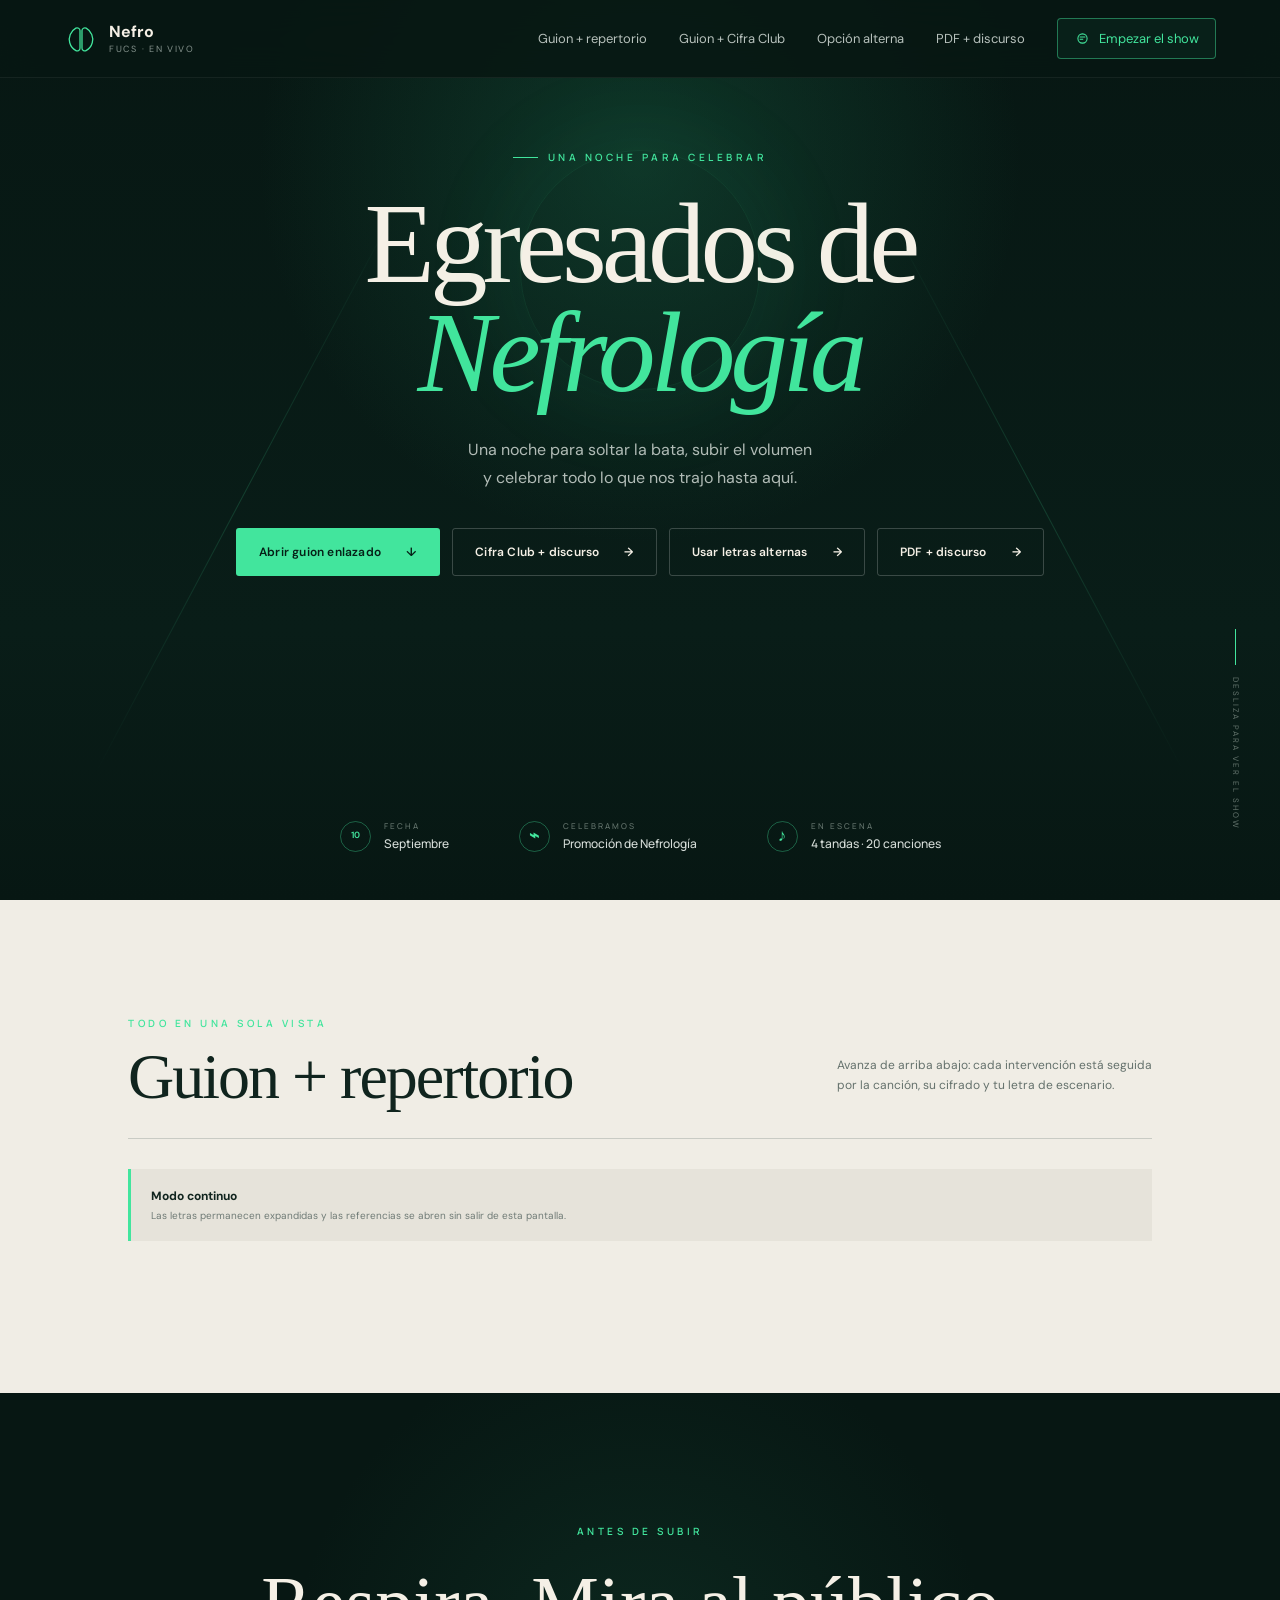
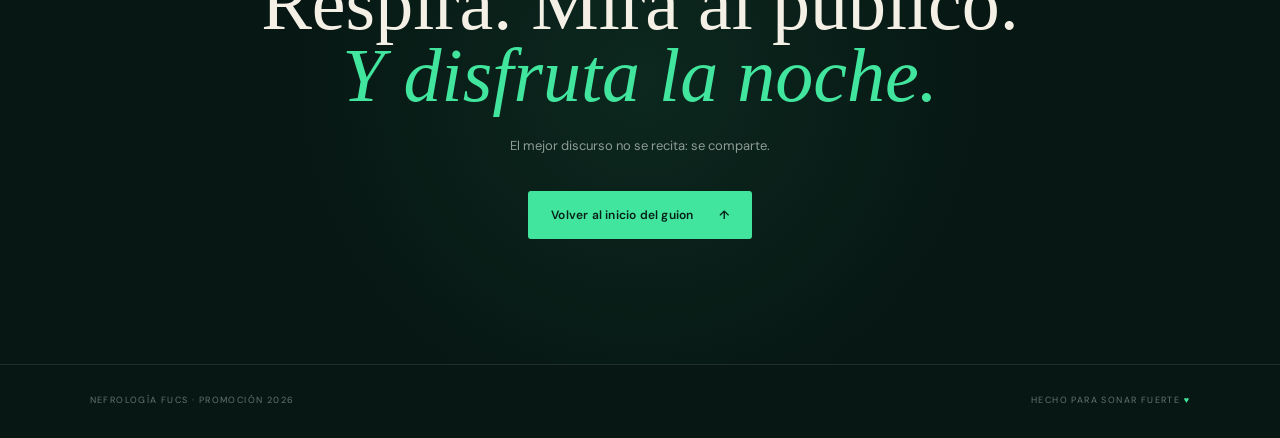
==== commit debac67a: "Añadir cuatro canciones al repertorio" ====
--- a/index.html
+++ b/index.html
@@ -49,7 +49,7 @@
         <div class="event-meta">
           <div><span class="meta-icon">10</span><p><small>FECHA</small>Septiembre</p></div>
           <div><span class="meta-icon pin">⌁</span><p><small>CELEBRAMOS</small>Promoción de Nefrología</p></div>
-          <div><span class="meta-icon note">♪</span><p><small>EN ESCENA</small>3 tandas · 16 canciones</p></div>
+          <div><span class="meta-icon note">♪</span><p><small>EN ESCENA</small>4 tandas · 20 canciones</p></div>
         </div>
         <div class="scroll-cue"><span></span>DESLIZA PARA VER EL SHOW</div>
       </section>
